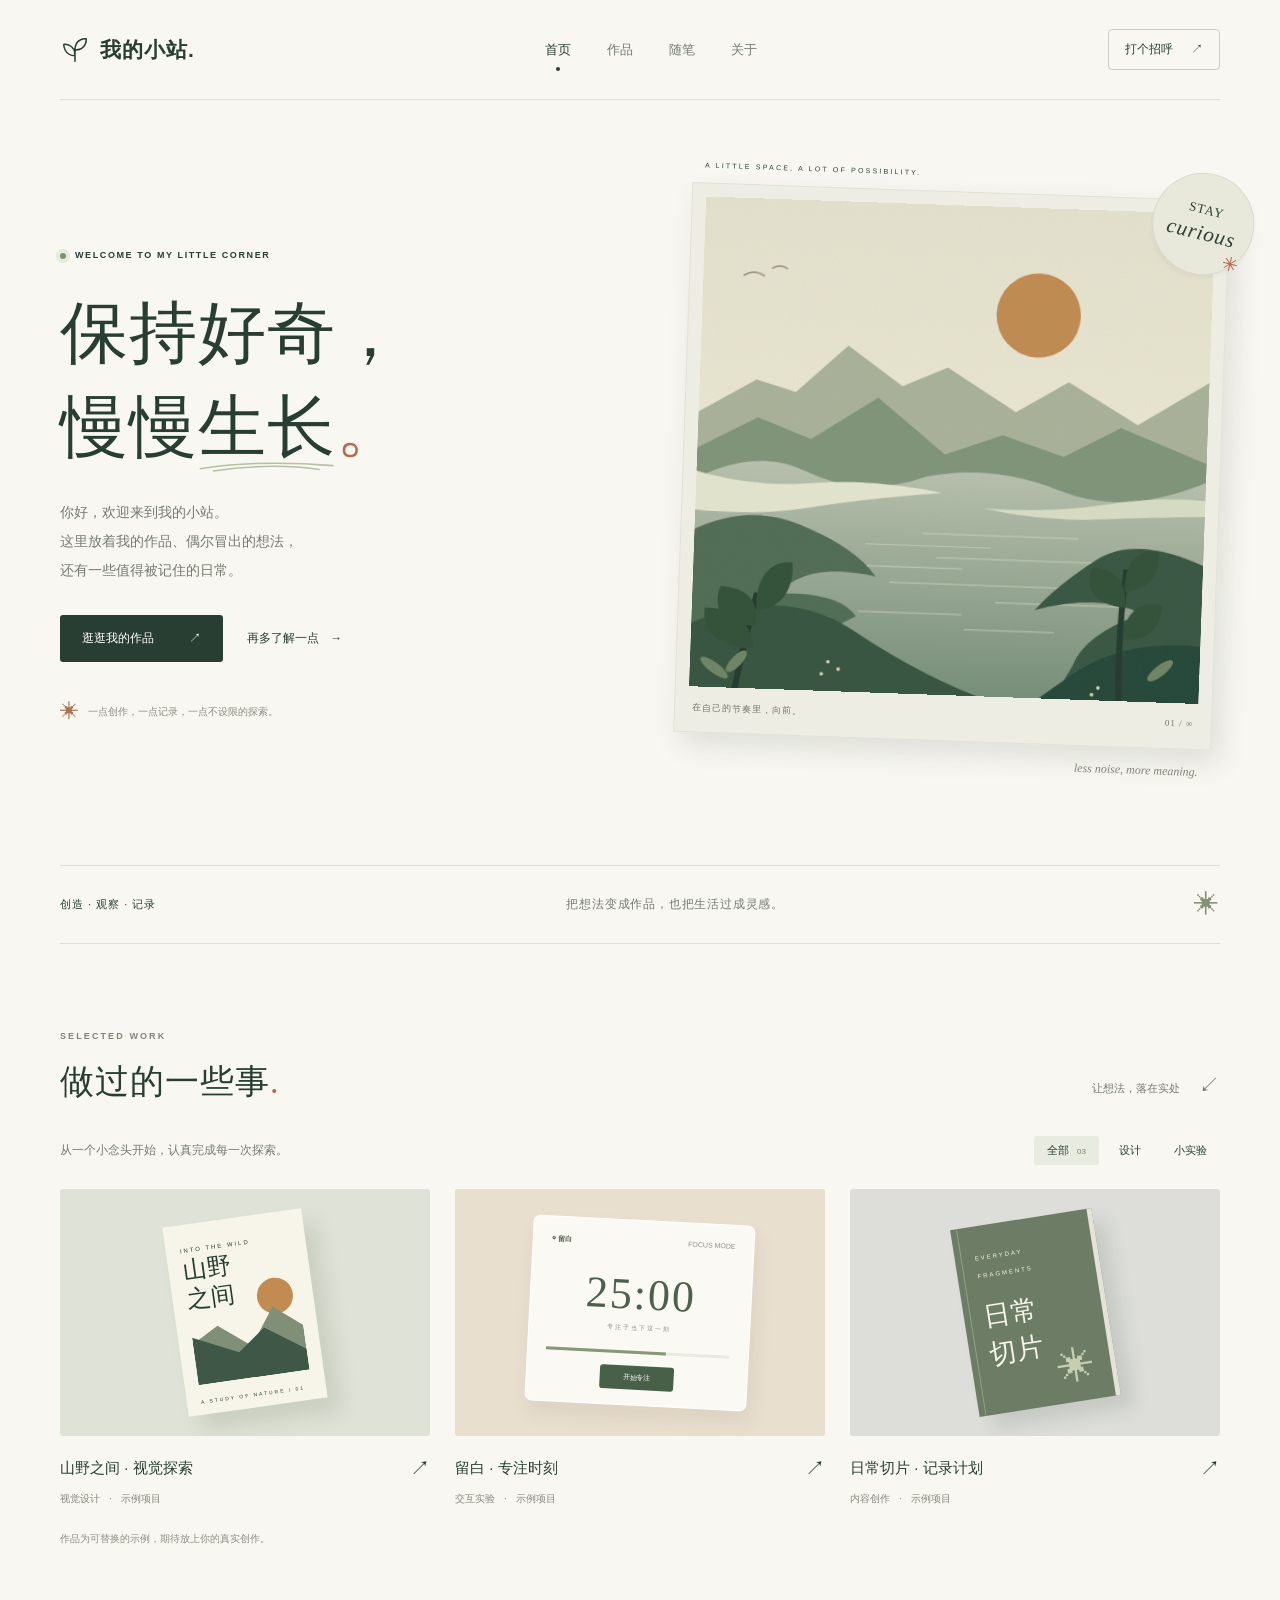
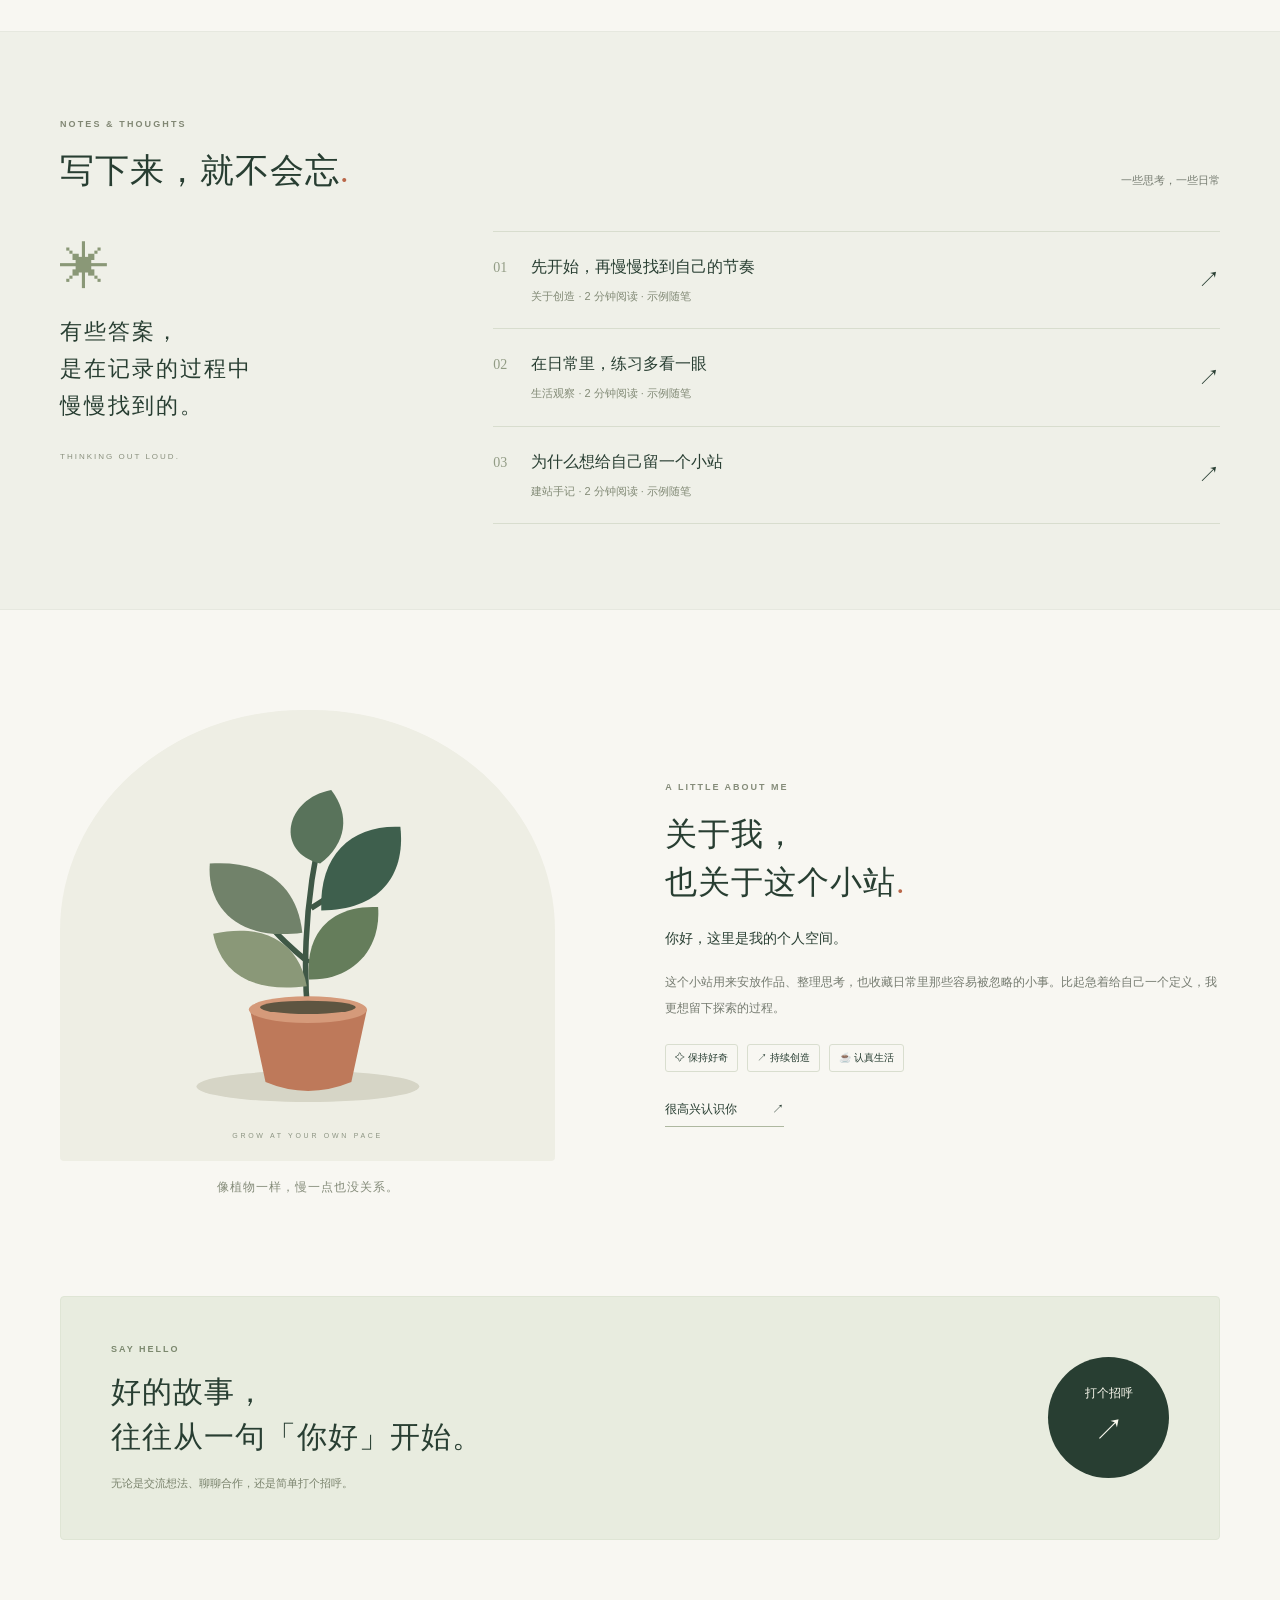
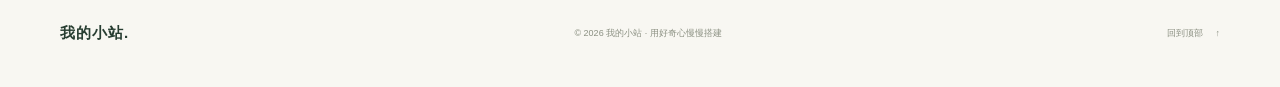
==== index.html @ cabcec4c "Create personal website for GitHub Pages" ====
<!doctype html>
<html lang="zh-CN">
<head>
  <meta charset="UTF-8">
  <meta name="viewport" content="width=device-width, initial-scale=1.0">
  <meta name="theme-color" content="#f8f7f2">
  <meta name="description" content="一个记录作品、想法与日常的个人空间。保持好奇，慢慢生长。">
  <title>我的小站 — 保持好奇，慢慢生长</title>
  <link rel="icon" type="image/svg+xml" href="assets/favicon.svg">
  <link rel="stylesheet" href="styles.css">
  <script src="content.js" defer></script>
  <script src="app.js" defer></script>
</head>
<body>
  <a class="skip-link" href="#main">跳至正文</a>
  <header class="header wrap">
    <a class="brand" href="#home" aria-label="我的小站，回到首页"><svg viewBox="0 0 32 32" aria-hidden="true"><path d="M16 28V14M16 22C4 22 4 10 4 10s12-1 12 12ZM16 16C16 3 28 4 28 4s1 12-12 12Z"/></svg><span data-site-name>我的小站<span class="brand-dot">.</span></span></a>
    <nav aria-label="主导航"><a href="#home" class="nav-link active" aria-current="page">首页</a><a href="#works" class="nav-link">作品</a><a href="#notes" class="nav-link">随笔</a><a href="#about" class="nav-link">关于</a></nav>
    <a class="header-contact" href="#contact">打个招呼 <span aria-hidden="true">↗</span></a>
  </header>
  <main id="main">
    <section id="home" class="hero wrap">
      <div class="hero-copy"><p class="eyebrow"><span class="green-dot"></span> WELCOME TO MY LITTLE CORNER</p><h1>保持好奇，<br>慢慢<span class="grow">生长<svg viewBox="0 0 180 17" aria-hidden="true"><path d="M3 12Q80 0 176 8M20 15Q95 4 158 13"/></svg></span><span class="period">。</span></h1><p class="hero-description">你好，欢迎来到我的小站。<br>这里放着我的作品、偶尔冒出的想法，<br>还有一些值得被记住的日常。</p><a class="button primary" href="#works">逛逛我的作品 <span aria-hidden="true">↗</span></a><a class="hero-about" href="#about">再多了解一点 <span aria-hidden="true">→</span></a><div class="hero-footnote"><span class="tiny-star">✳</span> 一点创作，一点记录，一点不设限的探索。</div></div>
      <div class="hero-art" aria-label="插画：远山、湖泊与一棵向上生长的树"><span class="art-tag">A LITTLE SPACE, A LOT OF POSSIBILITY.</span><div class="landscape-frame"><img src="assets/landscape.svg" alt="纸张质感的湖山风景，橙色落日映照着绿色山峦" width="580" height="570"><div class="image-caption"><span>在自己的节奏里，向前。</span><span>01 / ∞</span></div></div><div class="art-sticker" aria-hidden="true">STAY<br><i>curious</i><svg viewBox="0 0 30 30"><path d="M15 1v28M1 15h28M5 5l20 20M25 5 5 25"/></svg></div><span class="art-note">less noise, more meaning.</span></div>
    </section>
    <div class="intro-strip wrap"><span>创造 · 观察 · 记录</span><p>把想法变成作品，也把生活过成灵感。</p><span class="strip-mark" aria-hidden="true">✳</span></div>
    <section id="works" class="section wrap"><div class="section-head"><div><p class="eyebrow">SELECTED WORK</p><h2>做过的一些事<span class="small-dot">.</span></h2></div><span class="section-aside">让想法，落在实处 <span aria-hidden="true">↙</span></span></div><div class="work-toolbar"><p>从一个小念头开始，认真完成每一次探索。</p><div class="filters" role="group" aria-label="筛选作品"><button type="button" class="filter active" data-filter="all" aria-pressed="true">全部 <small>03</small></button><button type="button" class="filter" data-filter="design" aria-pressed="false">设计</button><button type="button" class="filter" data-filter="experiment" aria-pressed="false">小实验</button></div></div><div id="work-grid" class="work-grid"></div><p class="sample-note">作品为可替换的示例，期待放上你的真实创作。</p></section>
    <section id="notes" class="notes-section"><div class="wrap section"><div class="section-head"><div><p class="eyebrow">NOTES & THOUGHTS</p><h2>写下来，就不会忘<span class="small-dot">.</span></h2></div><span class="section-aside">一些思考，一些日常</span></div><div class="notes-layout"><div class="notes-intro"><span class="hand-star" aria-hidden="true">✳</span><p>有些答案，<br>是在记录的过程中<br>慢慢找到的。</p><span>THINKING OUT LOUD.</span></div><div id="note-list" class="note-list"></div></div></div></section>
    <section id="about" class="section about-section wrap"><div class="about-art" aria-label="盆栽植物插画"><div class="plant-art" aria-hidden="true"><svg viewBox="0 0 400 350"><ellipse cx="200" cy="310" rx="100" ry="14" fill="#d6d5c6"/><path d="M200 247Q192 160 215 67M201 199q-37-30-58-62M203 150q44-27 65-58" fill="none" stroke="#3f5846" stroke-width="5"/><path d="M211 110C170 100 179 52 221 44c17 22 14 48-10 66" fill="#59735b"/><path d="M195 172c-57 8-86-22-83-62 44-3 78 15 83 62" fill="#71826a"/><path d="M212 152c-2-52 29-77 71-75 5 45-20 75-71 75" fill="#3e5f4d"/><path d="M199 220c-54 7-78-16-84-47 45-10 77 7 84 47" fill="#8a9878"/><path d="M201 214c-4-43 21-67 62-65 3 37-22 66-62 65" fill="#657d5b"/><path d="m148 241 14 65q38 16 77 0l14-65Z" fill="#be795a"/><ellipse cx="200" cy="241" rx="53" ry="12" fill="#d59a7a"/><ellipse cx="200" cy="239" rx="43" ry="6" fill="#5e5541"/></svg><span class="plant-label">GROW AT YOUR OWN PACE</span></div><span class="about-art-caption">像植物一样，慢一点也没关系。</span></div><div class="about-copy"><p class="eyebrow">A LITTLE ABOUT ME</p><h2>关于我，<br>也关于这个小站<span class="small-dot">.</span></h2><p class="about-greeting" id="about-greeting">你好，这里是我的个人空间。</p><p id="about-bio">这个小站用来安放作品、整理思考，也收藏日常里那些容易被忽略的小事。比起急着给自己一个定义，我更想留下探索的过程。</p><div class="interest-tags"><span>✧ 保持好奇</span><span>↗ 持续创造</span><span>☕ 认真生活</span></div><a class="text-link" href="#contact">很高兴认识你 <span aria-hidden="true">↗</span></a></div></section>
    <section id="contact" class="contact-section wrap"><div><p class="eyebrow">SAY HELLO</p><h2>好的故事，<br>往往从一句「你好」开始。</h2><p>无论是交流想法、聊聊合作，还是简单打个招呼。</p></div><button type="button" class="contact-circle" id="contact-button"><span>打个招呼</span><span class="contact-arrow" aria-hidden="true">↗</span></button></section>
  </main>
  <footer class="footer wrap"><a class="brand footer-brand" href="#home"><span data-site-name>我的小站.</span></a><p>© <span id="year">2026</span> <span data-footer-name>我的小站</span> · 用好奇心慢慢搭建</p><a href="#home">回到顶部 <span aria-hidden="true">↑</span></a></footer>
  <dialog id="detail-dialog" aria-labelledby="dialog-title"><button class="dialog-close" type="button" aria-label="关闭详情">×</button><div id="dialog-content"></div></dialog>
</body>
</html>
---- styles.css ----
@charset "UTF-8";
:root{--paper:#f8f7f2;--ink:#283e32;--muted:#757b70;--line:#dfE1d7;--accent:#ba6749;--soft:#eff0e8;--serif:"Songti SC","STSong","Noto Serif CJK SC",serif}*{box-sizing:border-box}html{scroll-behavior:smooth;scroll-padding-top:90px}body{margin:0;background:var(--paper);color:var(--ink);font-family:-apple-system,BlinkMacSystemFont,"PingFang SC","Microsoft YaHei",sans-serif;-webkit-font-smoothing:antialiased}a{color:inherit;text-decoration:none}button{font:inherit;color:inherit;cursor:pointer}button,a{-webkit-tap-highlight-color:transparent}button:focus-visible,a:focus-visible{outline:2px solid var(--accent);outline-offset:6px}::selection{background:#dce4ce}.wrap{width:calc(100% - 112px);max-width:1160px;margin-inline:auto}.header{height:100px;display:flex;align-items:center;justify-content:space-between;border-bottom:1px solid var(--line)}.brand{display:inline-flex;align-items:center;gap:10px;font-size:21px;font-weight:650;letter-spacing:1px}.brand svg{width:30px;height:30px;fill:none;stroke:var(--ink);stroke-width:1.6;stroke-linecap:round;stroke-linejoin:round}.brand-dot{color:var(--accent)}nav{display:flex;gap:36px;height:100%;align-items:center}.nav-link{font-size:13px;color:var(--muted);position:relative;padding:12px 0}.nav-link.active,.nav-link:hover{color:var(--ink)}.nav-link.active:after{content:"";position:absolute;width:4px;height:4px;border-radius:50%;background:var(--ink);bottom:0;left:calc(50% - 2px)}.header-contact{font-size:12px;border:1px solid #cbd0c4;padding:11px 16px;border-radius:4px}.header-contact span{margin-left:15px}.hero{display:grid;grid-template-columns:1.02fr 1fr;align-items:center;gap:50px;padding-block:76px 70px;min-height:680px}.eyebrow{font-size:10px;font-weight:600;letter-spacing:2px;margin:0 0 24px;line-height:1.6}.hero .eyebrow{font-size:9px;letter-spacing:1.6px;display:flex;align-items:center;gap:9px}.green-dot{width:6px;height:6px;border-radius:50%;background:#7d926f;box-shadow:0 0 0 4px #e7ebdf}h1{font-family:var(--serif);font-weight:500;font-size:68px;letter-spacing:1px;line-height:1.38;margin:0 0 24px}.grow{position:relative;white-space:nowrap}.grow svg{position:absolute;width:100%;height:16px;bottom:-9px;left:0;fill:none;stroke:#b6c1a1;stroke-width:2;stroke-linecap:round}.period{color:var(--accent)}.hero-description{font-size:14px;color:var(--muted);line-height:2.05;margin-bottom:30px}.button{display:inline-flex;align-items:center;gap:35px;padding:15px 22px;border-radius:3px;font-size:12px;transition:background .2s,transform .2s}.button:hover{transform:translateY(-2px)}.primary{background:var(--ink);color:#fff}.primary:hover{background:#425b45}.hero-about{font-size:12px;margin-left:24px}.hero-about span{margin-left:8px}.hero-footnote{display:flex;align-items:center;gap:9px;font-size:10px;color:#8a8c80;margin-top:39px}.tiny-star{font-size:19px;color:#aa7453}.hero-art{position:relative;padding:15px 0 24px 12px;transform:rotate(2deg)}.art-tag{font-size:7px;letter-spacing:2.2px;position:absolute;top:-6px;left:24px}.landscape-frame{padding:13px;background:#eeede3;box-shadow:8px 12px 28px #333d2520;border:1px solid #e3e2d8}.landscape-frame img{display:block;width:100%;height:auto;aspect-ratio:1.04;object-fit:cover}.image-caption{display:flex;justify-content:space-between;font-size:9px;padding:15px 4px 4px;color:#717566;letter-spacing:1px}.image-caption span:last-child{font-family:Georgia,serif}.art-sticker{width:102px;height:102px;border-radius:50%;background:#e9e9db;border:1px solid #dadbcd;position:absolute;right:-25px;top:-12px;transform:rotate(12deg);display:flex;justify-content:center;flex-direction:column;text-align:center;font-family:Georgia,serif;font-size:13px;letter-spacing:1px;box-shadow:0 3px 4px #2433230a}.art-sticker i{font-size:21px;margin-top:3px;font-weight:400}.art-sticker svg{width:15px;height:15px;position:absolute;right:7px;bottom:10px;stroke:var(--accent);stroke-width:2}.art-note{font-family:Georgia,serif;font-style:italic;font-size:12px;display:block;text-align:right;margin-top:15px;color:#818575;padding-right:12px}.intro-strip{display:flex;justify-content:space-between;align-items:center;padding:24px 0;border-block:1px solid var(--line);font-size:11px;letter-spacing:1px}.intro-strip p{margin:0;color:var(--muted);font-size:12px;letter-spacing:.8px}.strip-mark{font-size:25px;color:#839175}.section{padding-block:85px}.section-head{display:flex;align-items:flex-end;justify-content:space-between;margin-bottom:29px}.section-head .eyebrow{font-size:9px;letter-spacing:2.1px;margin-bottom:13px;color:#818774}h2{font-family:var(--serif);font-size:34px;font-weight:500;letter-spacing:1px;line-height:1.5;margin:0}.small-dot{color:var(--accent)}.section-aside{font-size:11px;color:var(--muted);padding-bottom:8px}.section-aside span{margin-left:16px;font-size:21px}.work-toolbar{display:flex;align-items:center;justify-content:space-between;margin-bottom:24px}.work-toolbar p{font-size:12px;color:var(--muted);margin:0}.filters{display:flex;gap:7px}.filter{padding:7px 13px;background:transparent;border:0;border-radius:3px;font-size:11px}.filter.active{background:#e8ebdf}.filter small{font-size:8px;margin-left:5px;color:#7b856f}.work-grid{display:grid;grid-template-columns:repeat(3,minmax(0,1fr));gap:25px}.work-card{padding:0;border:none;background:none;text-align:left;display:block;width:100%}.work-visual{height:247px;overflow:hidden;position:relative;border-radius:3px;display:flex;align-items:center;justify-content:center;isolation:isolate}.work-card:hover .art-object{transform:translateY(-7px) rotate(-3deg)}.work-visual .art-object{transition:transform .4s}.work-meta{display:flex;justify-content:space-between;align-items:center;margin-top:19px}.work-meta h3{font-size:15px;font-weight:500;margin:0}.work-meta .arrow{font-size:20px;transition:transform .2s}.work-card:hover .arrow{transform:translate(3px,-3px)}.work-category{display:flex;gap:9px;align-items:center;margin-top:10px;color:#85897b;font-size:10px}.work-category span+span:before{content:"·";margin-right:9px}.sample-note{font-size:10px;color:#8b8e82;margin:26px 0 0}.visual-mountain{background:#dfe3d7}.poster{width:140px;height:191px;background:#f7f5e9;transform:rotate(-8deg);box-shadow:12px 16px 20px #34452f20;padding:14px;position:relative}.poster-title{font-size:24px;font-family:var(--serif);line-height:1.2;position:relative;z-index:1}.poster small{font-size:6px;letter-spacing:2px;position:relative;z-index:1}.poster-sun{position:absolute;width:36px;height:36px;border-radius:50%;background:#c18b51;right:20px;top:65px}.poster-hill{position:absolute;bottom:30px;left:14px;right:14px;height:75px;background:#809078;clip-path:polygon(0 45%,24% 25%,52% 58%,75% 10%,100% 40%,100% 100%,0 100%)}.poster-hill.front{height:60px;background:#3e5746;clip-path:polygon(0 20%,40% 55%,65% 20%,100% 65%,100% 100%,0 100%)}.poster-bottom{position:absolute;bottom:10px;font-size:5px;letter-spacing:2px}.visual-focus{background:#e9dfcf}.mini-app{width:222px;padding:17px 18px 15px;background:#faf9f4;box-shadow:4px 12px 20px #4c443214;border:1px solid #fff;border-radius:7px;transform:rotate(3deg)}.mini-top{display:flex;justify-content:space-between;font-size:7px;color:#90917f}.mini-top b{color:#4c604b}.timer{font-family:Georgia,serif;font-size:44px;letter-spacing:2px;text-align:center;margin:21px 0 4px;color:#4c604b}.timer-caption{text-align:center;font-size:6px;letter-spacing:2px;color:#8a907f}.mini-line{height:3px;background:#e9ebdf;margin:18px 0 12px;border-radius:2px}.mini-line:after{content:"";display:block;width:65%;height:100%;background:#879878}.mini-controls{text-align:center}.mini-controls span{display:inline-block;background:#485f48;border-radius:3px;font-size:7px;color:#fff;padding:7px 23px}.visual-journal{background:#dddeda}.book{width:143px;height:189px;background:#6d7d65;transform:rotate(-9deg);box-shadow:12px 14px 18px #2d39251f;border-right:5px solid #e5e2d7;position:relative;padding:20px;color:#f6f5e9}.book:before{content:"";position:absolute;left:6px;top:0;bottom:0;border-left:1px solid #91a185}.book small{font-size:6px;letter-spacing:2px}.book-title{font-family:var(--serif);font-size:27px;line-height:1.4;margin-top:17px}.book-flower{position:absolute;bottom:13px;right:16px;font-size:37px;color:#c5ceb0}.notes-section{background:#eff0e8;border-block:1px solid #e6e8df}.notes-layout{display:grid;grid-template-columns:1fr 2fr;gap:70px;margin-top:35px}.notes-intro{padding-top:12px}.hand-star{font-size:50px;color:#8a9877;line-height:1}.notes-intro p{font-family:var(--serif);font-size:22px;line-height:1.7;letter-spacing:2px;margin:20px 0}.notes-intro>span:last-child{font-size:8px;letter-spacing:2px;color:#8a907e}.note-row{display:flex;align-items:center;width:100%;text-align:left;border:0;border-top:1px solid #d8ddce;padding:23px 0;background:none;gap:24px}.note-row:last-child{border-bottom:1px solid #d8ddce}.note-num{font-family:Georgia,serif;color:#929c85;font-size:14px;align-self:flex-start;margin-top:5px}.note-main{flex:1}.note-main h3{font-size:16px;font-weight:500;margin:0 0 9px;line-height:1.5}.note-main p{font-size:11px;color:#828a76;margin:0;line-height:1.6}.note-arrow{font-size:22px;transition:transform .2s}.note-row:hover .note-arrow{transform:translate(3px,-3px)}.about-section{display:grid;grid-template-columns:1fr 1.12fr;gap:110px;align-items:center;padding-block:100px}.plant-art{aspect-ratio:1.1;background:#eeeee4;border-radius:49% 49% 4px 4px;position:relative;display:flex;align-items:center;justify-content:center}.plant-art svg{width:90%;height:auto}.plant-label{position:absolute;bottom:22px;font-size:7px;letter-spacing:2.7px;color:#8c9482}.about-art-caption{display:block;text-align:center;font-family:var(--serif);font-size:12px;color:#848b79;margin-top:18px;letter-spacing:1px}.about-copy .eyebrow{font-size:9px;color:#858c7a;margin-bottom:16px}.about-copy h2{font-size:32px}.about-copy>p:not(.eyebrow){font-size:12px;color:var(--muted);line-height:2.15;margin-top:17px}.about-copy .about-greeting{color:var(--ink)!important;font-size:14px!important}.interest-tags{display:flex;flex-wrap:wrap;gap:9px;margin:22px 0 27px}.interest-tags span{font-size:10px;border:1px solid #d9decf;padding:6px 9px;border-radius:3px}.text-link{font-size:12px;display:inline-flex;gap:35px;border-bottom:1px solid #aeb8a0;padding-bottom:8px}.contact-section{background:#e8ecdf;border:1px solid #dfe5d5;padding:45px 50px;display:flex;align-items:center;justify-content:space-between;border-radius:4px}.contact-section .eyebrow{font-size:9px;color:#7b886e;margin-bottom:13px}.contact-section h2{font-size:30px}.contact-section p:last-child{font-size:11px;line-height:1.8;color:#7b846e;margin:15px 0 0}.contact-circle{background:var(--ink);color:#faf9ee;border:0;width:121px;height:121px;border-radius:50%;display:flex;flex-direction:column;align-items:center;justify-content:center;gap:8px;font-size:12px;transition:transform .3s,background .3s}.contact-circle:hover{background:#466048;transform:rotate(-7deg)}.contact-arrow{font-size:30px}.footer{padding-block:38px;display:flex;align-items:center;justify-content:space-between;margin-top:40px}.footer-brand{font-size:15px}.footer p,.footer>a:last-child{font-size:9px;color:#8b9082}.footer>a:last-child span{margin-left:10px}dialog{border:1px solid var(--line);border-radius:7px;padding:52px;max-width:680px;width:calc(100% - 36px);max-height:85dvh;color:var(--ink);background:var(--paper);box-shadow:0 25px 90px #17201633;overscroll-behavior:contain}dialog::backdrop{background:#1e302b66;backdrop-filter:blur(5px)}body.modal-open{overflow:hidden}.dialog-close{position:sticky;top:0;float:right;margin:-32px -30px 0 0;border:0;background:var(--soft);width:32px;height:32px;border-radius:50%;font-size:23px;line-height:1;z-index:1}.dialog-kicker{font-size:10px;letter-spacing:2px;color:var(--muted);margin:0 0 16px}dialog h2{font-size:30px;margin-bottom:24px}dialog h3{font-size:16px;margin:28px 0 12px}dialog p{font-size:14px;line-height:2;color:#727a6c}dialog .work-visual{margin-bottom:24px;height:250px}dialog .placeholder{padding:17px 20px;background:var(--soft);font-size:12px;border-radius:4px}.skip-link{position:fixed;z-index:10;top:10px;left:10px;transform:translateY(-160%);background:var(--ink);color:white;padding:12px}.skip-link:focus{transform:translateY(0)}[hidden]{display:none!important}
@media(min-width:1500px){.hero{gap:90px;padding-block:85px}.hero-art{max-width:490px}}
@media(max-width:1000px){.wrap{width:calc(100% - 72px)}.hero{gap:25px;min-height:590px;padding-block:65px}h1{font-size:54px}.hero-description{font-size:12px}.hero .eyebrow{font-size:7px}.hero-about{margin-left:15px;font-size:11px}.art-sticker{width:80px;height:80px;right:-13px;font-size:10px}.art-sticker i{font-size:18px}.work-visual{height:215px}.work-grid{gap:18px}.about-section{gap:60px}.notes-layout{gap:35px}.section-aside{font-size:10px}.hero-footnote{font-size:9px}.section{padding-block:65px}}
@media(max-width:700px){.wrap{width:calc(100% - 40px)}.header{height:78px}.brand{font-size:18px;gap:7px}.brand svg{width:25px;height:25px}.header-contact{display:none}nav{gap:21px}.nav-link{font-size:11px}.hero{grid-template-columns:1fr;padding-block:48px 35px;gap:40px}.hero-copy{padding-inline:4px}.hero .eyebrow{font-size:8px;letter-spacing:1.8px;margin-bottom:20px}h1{font-size:clamp(46px,14vw,57px);line-height:1.4;margin-bottom:25px}.hero-description{font-size:13px}.hero-footnote{font-size:10px;margin-top:26px}.hero-art{max-width:440px;width:90%;justify-self:center;margin-top:0;padding-left:0}.art-tag{font-size:6px;left:13px}.art-sticker{width:83px;height:83px;right:-18px;top:0}.hero-about{font-size:12px;margin-left:22px}.intro-strip{padding-block:19px;gap:15px}.intro-strip>span:first-child{font-size:9px;white-space:nowrap}.intro-strip p{font-size:9px;letter-spacing:0}.strip-mark{font-size:20px}.section{padding-block:49px}.section-head{margin-bottom:23px}.section-head h2{font-size:27px}.section-aside{display:none}.work-toolbar{align-items:flex-start;gap:13px;flex-direction:column;margin-bottom:18px}.work-toolbar p{font-size:11px}.filter{font-size:10px;padding:7px 12px}.work-grid{grid-template-columns:1fr;gap:30px}.work-visual{height:280px}.work-meta{margin-top:15px}.work-category{margin-top:8px}.sample-note{font-size:9px;margin-top:24px}.poster{transform:rotate(-8deg) scale(1.15)}.mini-app{transform:rotate(3deg) scale(1.1)}.book{transform:rotate(-9deg) scale(1.1)}.notes-layout{grid-template-columns:1fr;gap:14px;margin-top:10px}.notes-intro{display:flex;align-items:center;gap:20px;padding:0 0 16px}.hand-star{font-size:40px}.notes-intro p{font-size:15px;margin:0;line-height:1.7}.notes-intro p br{display:none}.notes-intro>span:last-child{display:none}.note-row{gap:16px;padding-block:23px}.note-main h3{font-size:14px}.note-main p{font-size:10px}.about-section{grid-template-columns:1fr;gap:38px;padding-block:55px}.about-art{width:80%;max-width:300px;margin-inline:auto}.about-copy h2{font-size:29px}.about-copy>p:not(.eyebrow){font-size:13px}.contact-section{padding:28px 24px;gap:14px}.contact-section h2{font-size:22px}.contact-section p:last-child{font-size:10px;max-width:200px}.contact-circle{width:82px;height:82px;flex-shrink:0;font-size:10px;gap:3px}.contact-arrow{font-size:24px}.footer{margin-top:12px;padding-block:28px;flex-wrap:wrap;gap:15px}.footer p{order:3;width:100%;margin:0;font-size:9px}.footer-brand{font-size:14px}.footer>a:last-child{margin-left:auto}dialog{padding:38px 24px}dialog h2{font-size:25px}.dialog-close{margin:-22px -9px 0 0}dialog p{font-size:13px}dialog .work-visual{height:230px}}
@media(prefers-reduced-motion:reduce){html{scroll-behavior:auto}*,*:before,*:after{transition:none!important;animation:none!important}}

@media(max-width:400px){.contact-section{flex-direction:column;align-items:flex-start}.contact-section h2{font-size:22px}.contact-section p:last-child{max-width:none}.contact-circle{align-self:flex-end;margin-top:5px}}
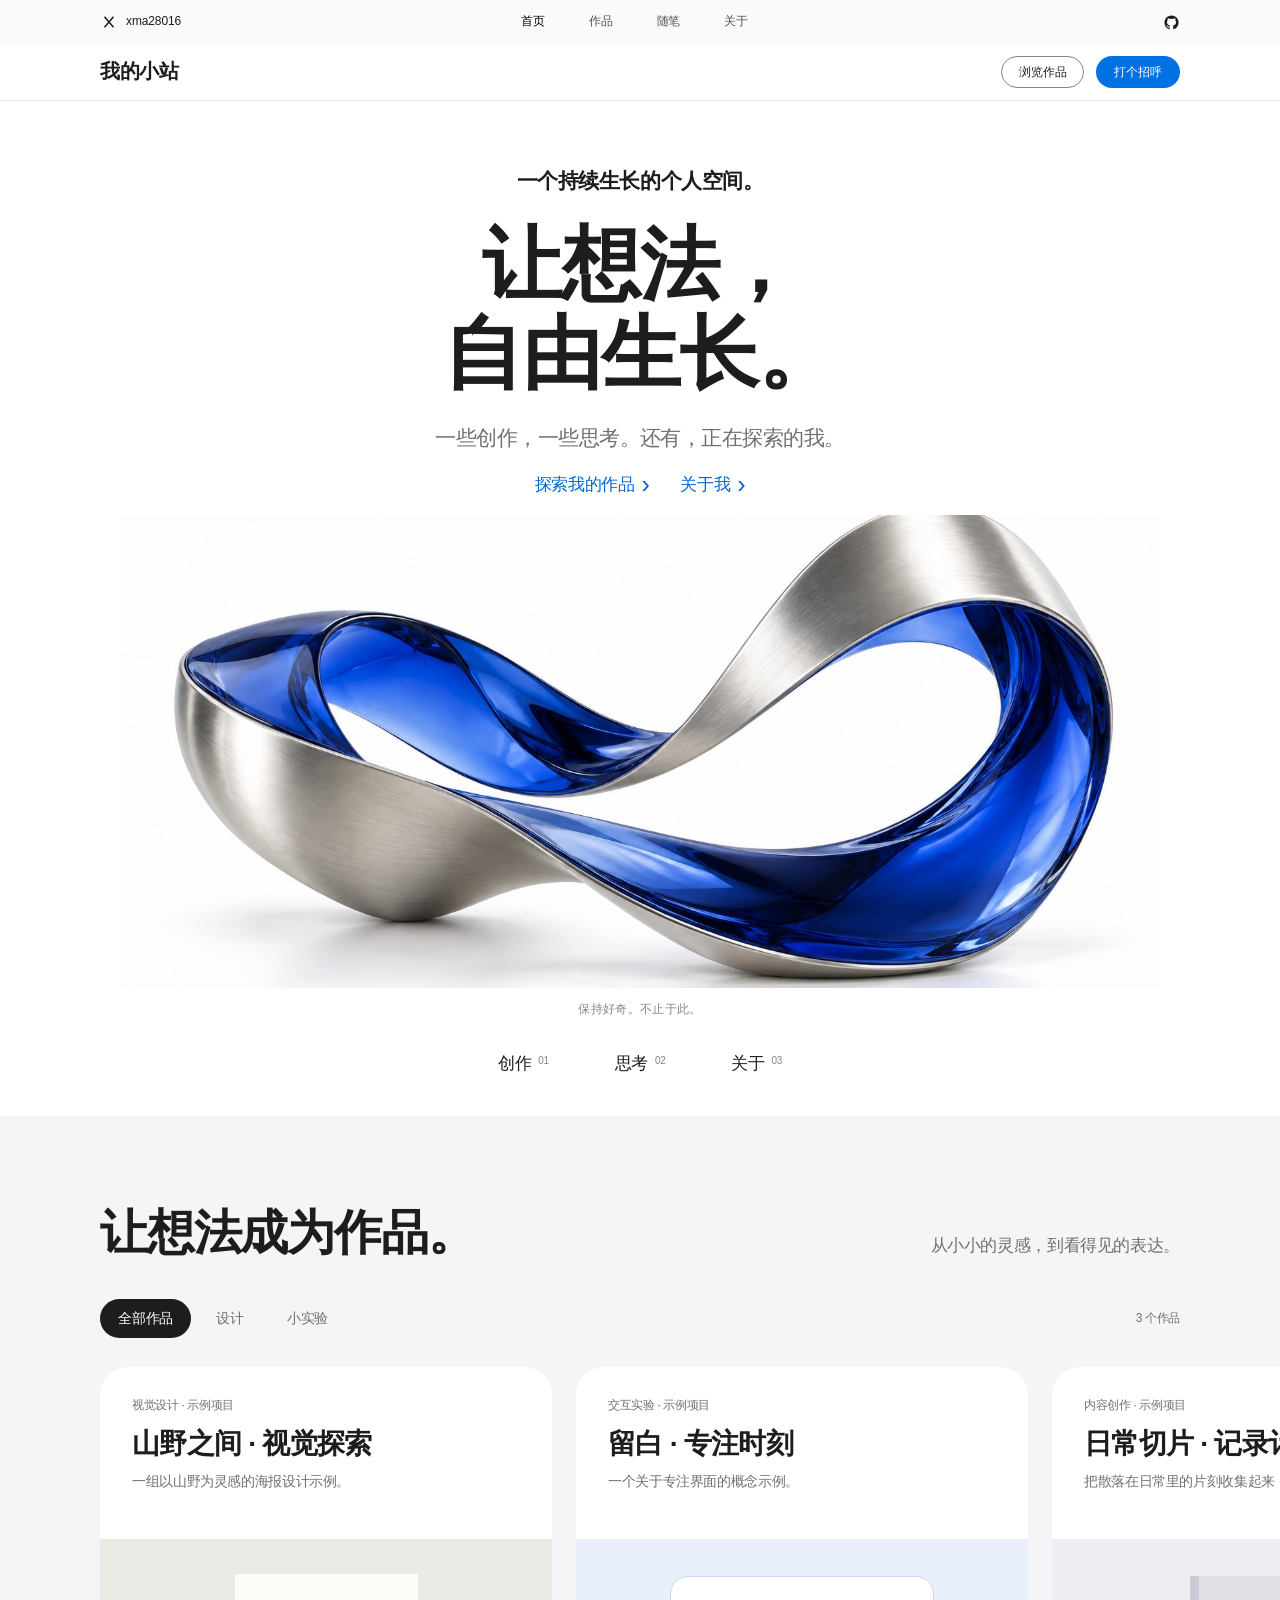
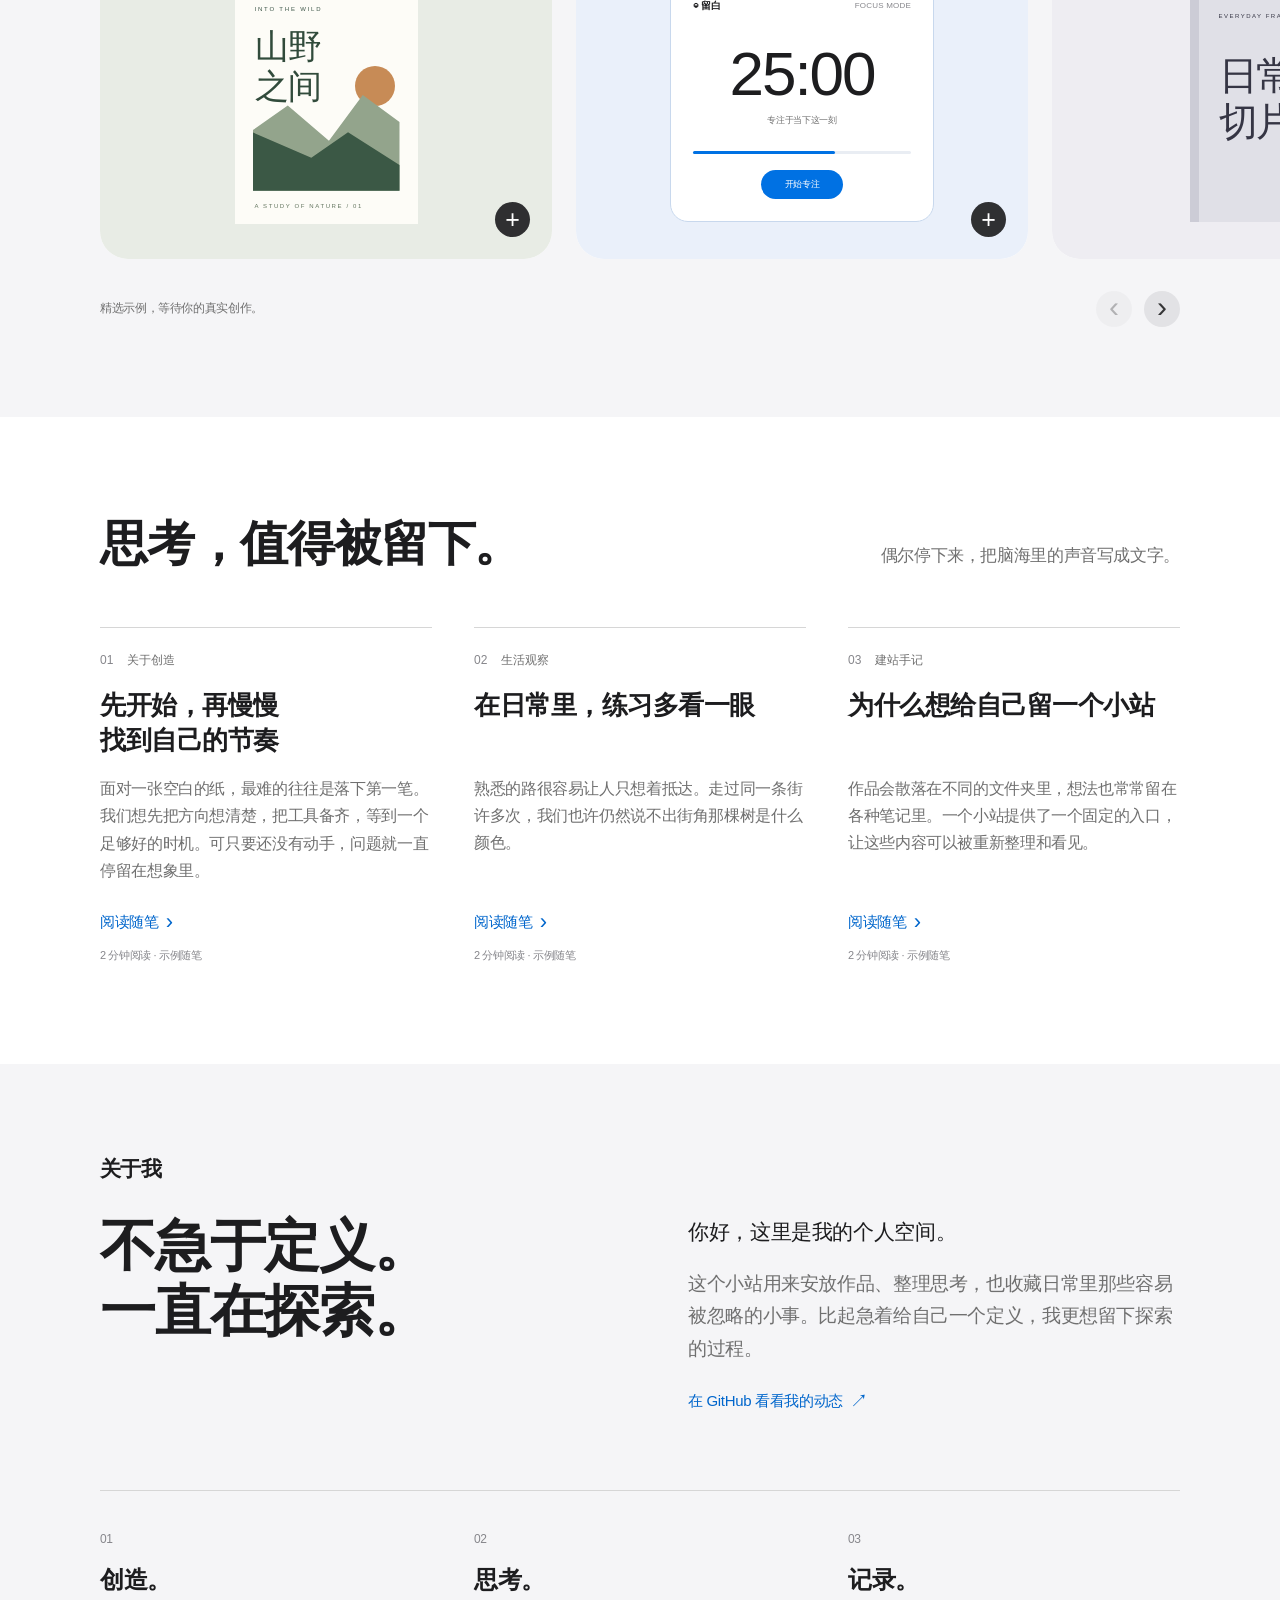
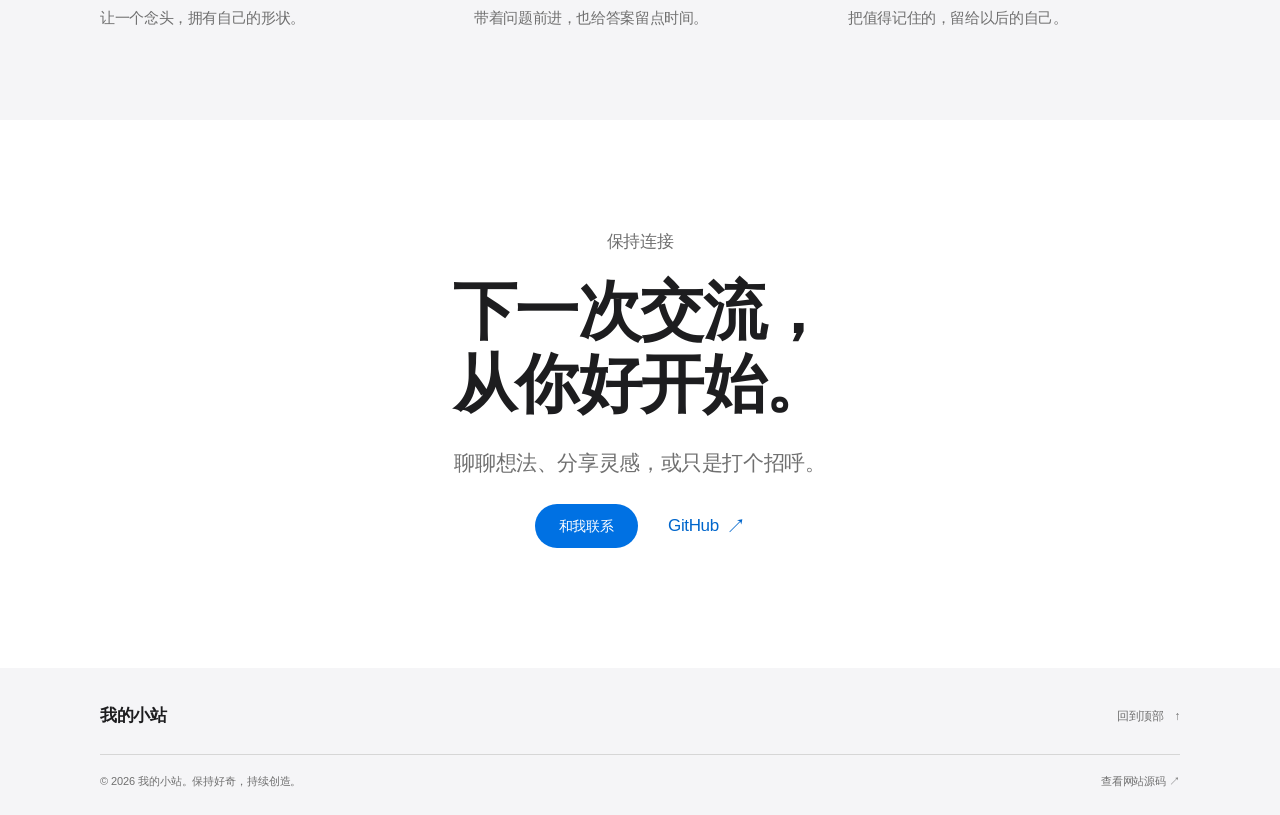
==== commit f6e95cf9: "Redesign personal site with a white gallery layout" ====
--- a/index.html
+++ b/index.html
@@ -1,35 +1,21 @@
 <!doctype html>
 <html lang="zh-CN">
 <head>
-  <meta charset="UTF-8">
-  <meta name="viewport" content="width=device-width, initial-scale=1.0">
-  <meta name="theme-color" content="#f8f7f2">
-  <meta name="description" content="一个记录作品、想法与日常的个人空间。保持好奇，慢慢生长。">
-  <title>我的小站 — 保持好奇，慢慢生长</title>
-  <link rel="icon" type="image/svg+xml" href="assets/favicon.svg">
-  <link rel="stylesheet" href="styles.css">
-  <script src="content.js" defer></script>
-  <script src="app.js" defer></script>
+<meta charset="UTF-8"><meta name="viewport" content="width=device-width, initial-scale=1.0"><meta name="theme-color" content="#ffffff"><meta name="description" content="介绍、作品与随笔。一个让想法自由生长的个人空间。">
+<title>我的小站 — 让想法，自由生长</title><link rel="icon" type="image/svg+xml" href="assets/favicon.svg"><link rel="preload" as="image" href="assets/hero-sculpture.jpg"><link rel="stylesheet" href="styles.css"><script src="content.js" defer></script><script src="app.js" defer></script>
 </head>
 <body>
-  <a class="skip-link" href="#main">跳至正文</a>
-  <header class="header wrap">
-    <a class="brand" href="#home" aria-label="我的小站，回到首页"><svg viewBox="0 0 32 32" aria-hidden="true"><path d="M16 28V14M16 22C4 22 4 10 4 10s12-1 12 12ZM16 16C16 3 28 4 28 4s1 12-12 12Z"/></svg><span data-site-name>我的小站<span class="brand-dot">.</span></span></a>
-    <nav aria-label="主导航"><a href="#home" class="nav-link active" aria-current="page">首页</a><a href="#works" class="nav-link">作品</a><a href="#notes" class="nav-link">随笔</a><a href="#about" class="nav-link">关于</a></nav>
-    <a class="header-contact" href="#contact">打个招呼 <span aria-hidden="true">↗</span></a>
-  </header>
-  <main id="main">
-    <section id="home" class="hero wrap">
-      <div class="hero-copy"><p class="eyebrow"><span class="green-dot"></span> WELCOME TO MY LITTLE CORNER</p><h1>保持好奇，<br>慢慢<span class="grow">生长<svg viewBox="0 0 180 17" aria-hidden="true"><path d="M3 12Q80 0 176 8M20 15Q95 4 158 13"/></svg></span><span class="period">。</span></h1><p class="hero-description">你好，欢迎来到我的小站。<br>这里放着我的作品、偶尔冒出的想法，<br>还有一些值得被记住的日常。</p><a class="button primary" href="#works">逛逛我的作品 <span aria-hidden="true">↗</span></a><a class="hero-about" href="#about">再多了解一点 <span aria-hidden="true">→</span></a><div class="hero-footnote"><span class="tiny-star">✳</span> 一点创作，一点记录，一点不设限的探索。</div></div>
-      <div class="hero-art" aria-label="插画：远山、湖泊与一棵向上生长的树"><span class="art-tag">A LITTLE SPACE, A LOT OF POSSIBILITY.</span><div class="landscape-frame"><img src="assets/landscape.svg" alt="纸张质感的湖山风景，橙色落日映照着绿色山峦" width="580" height="570"><div class="image-caption"><span>在自己的节奏里，向前。</span><span>01 / ∞</span></div></div><div class="art-sticker" aria-hidden="true">STAY<br><i>curious</i><svg viewBox="0 0 30 30"><path d="M15 1v28M1 15h28M5 5l20 20M25 5 5 25"/></svg></div><span class="art-note">less noise, more meaning.</span></div>
-    </section>
-    <div class="intro-strip wrap"><span>创造 · 观察 · 记录</span><p>把想法变成作品，也把生活过成灵感。</p><span class="strip-mark" aria-hidden="true">✳</span></div>
-    <section id="works" class="section wrap"><div class="section-head"><div><p class="eyebrow">SELECTED WORK</p><h2>做过的一些事<span class="small-dot">.</span></h2></div><span class="section-aside">让想法，落在实处 <span aria-hidden="true">↙</span></span></div><div class="work-toolbar"><p>从一个小念头开始，认真完成每一次探索。</p><div class="filters" role="group" aria-label="筛选作品"><button type="button" class="filter active" data-filter="all" aria-pressed="true">全部 <small>03</small></button><button type="button" class="filter" data-filter="design" aria-pressed="false">设计</button><button type="button" class="filter" data-filter="experiment" aria-pressed="false">小实验</button></div></div><div id="work-grid" class="work-grid"></div><p class="sample-note">作品为可替换的示例，期待放上你的真实创作。</p></section>
-    <section id="notes" class="notes-section"><div class="wrap section"><div class="section-head"><div><p class="eyebrow">NOTES & THOUGHTS</p><h2>写下来，就不会忘<span class="small-dot">.</span></h2></div><span class="section-aside">一些思考，一些日常</span></div><div class="notes-layout"><div class="notes-intro"><span class="hand-star" aria-hidden="true">✳</span><p>有些答案，<br>是在记录的过程中<br>慢慢找到的。</p><span>THINKING OUT LOUD.</span></div><div id="note-list" class="note-list"></div></div></div></section>
-    <section id="about" class="section about-section wrap"><div class="about-art" aria-label="盆栽植物插画"><div class="plant-art" aria-hidden="true"><svg viewBox="0 0 400 350"><ellipse cx="200" cy="310" rx="100" ry="14" fill="#d6d5c6"/><path d="M200 247Q192 160 215 67M201 199q-37-30-58-62M203 150q44-27 65-58" fill="none" stroke="#3f5846" stroke-width="5"/><path d="M211 110C170 100 179 52 221 44c17 22 14 48-10 66" fill="#59735b"/><path d="M195 172c-57 8-86-22-83-62 44-3 78 15 83 62" fill="#71826a"/><path d="M212 152c-2-52 29-77 71-75 5 45-20 75-71 75" fill="#3e5f4d"/><path d="M199 220c-54 7-78-16-84-47 45-10 77 7 84 47" fill="#8a9878"/><path d="M201 214c-4-43 21-67 62-65 3 37-22 66-62 65" fill="#657d5b"/><path d="m148 241 14 65q38 16 77 0l14-65Z" fill="#be795a"/><ellipse cx="200" cy="241" rx="53" ry="12" fill="#d59a7a"/><ellipse cx="200" cy="239" rx="43" ry="6" fill="#5e5541"/></svg><span class="plant-label">GROW AT YOUR OWN PACE</span></div><span class="about-art-caption">像植物一样，慢一点也没关系。</span></div><div class="about-copy"><p class="eyebrow">A LITTLE ABOUT ME</p><h2>关于我，<br>也关于这个小站<span class="small-dot">.</span></h2><p class="about-greeting" id="about-greeting">你好，这里是我的个人空间。</p><p id="about-bio">这个小站用来安放作品、整理思考，也收藏日常里那些容易被忽略的小事。比起急着给自己一个定义，我更想留下探索的过程。</p><div class="interest-tags"><span>✧ 保持好奇</span><span>↗ 持续创造</span><span>☕ 认真生活</span></div><a class="text-link" href="#contact">很高兴认识你 <span aria-hidden="true">↗</span></a></div></section>
-    <section id="contact" class="contact-section wrap"><div><p class="eyebrow">SAY HELLO</p><h2>好的故事，<br>往往从一句「你好」开始。</h2><p>无论是交流想法、聊聊合作，还是简单打个招呼。</p></div><button type="button" class="contact-circle" id="contact-button"><span>打个招呼</span><span class="contact-arrow" aria-hidden="true">↗</span></button></section>
-  </main>
-  <footer class="footer wrap"><a class="brand footer-brand" href="#home"><span data-site-name>我的小站.</span></a><p>© <span id="year">2026</span> <span data-footer-name>我的小站</span> · 用好奇心慢慢搭建</p><a href="#home">回到顶部 <span aria-hidden="true">↑</span></a></footer>
-  <dialog id="detail-dialog" aria-labelledby="dialog-title"><button class="dialog-close" type="button" aria-label="关闭详情">×</button><div id="dialog-content"></div></dialog>
-</body>
-</html>
+<a class="skip-link" href="#main">跳至正文</a>
+<header class="global-header"><div class="global-nav container"><a class="identity" href="#home" aria-label="我的小站，回到首页"><svg viewBox="0 0 24 24" aria-hidden="true"><path d="m6 5 12 14M18 5 6 19"/></svg><span>xma28016</span></a><nav aria-label="主导航"><a class="nav-link active" href="#home" aria-current="location">首页</a><a class="nav-link" href="#works">作品</a><a class="nav-link" href="#notes">随笔</a><a class="nav-link" href="#about">关于</a></nav><a class="github-nav" href="https://github.com/xma28016-gif" target="_blank" rel="noopener noreferrer" aria-label="在新标签页打开 GitHub 主页"><svg viewBox="0 0 24 24" aria-hidden="true"><path fill="currentColor" d="M12 2a10 10 0 0 0-3.16 19.49c.5.09.68-.22.68-.48v-1.86c-2.78.6-3.37-1.18-3.37-1.18-.45-1.16-1.11-1.47-1.11-1.47-.91-.62.07-.61.07-.61 1 .07 1.53 1.03 1.53 1.03.9 1.53 2.35 1.09 2.92.83.09-.65.35-1.09.64-1.34-2.22-.25-4.56-1.11-4.56-4.95 0-1.09.39-1.98 1.03-2.68-.1-.25-.45-1.27.1-2.65 0 0 .84-.27 2.75 1.02a9.58 9.58 0 0 1 5 0c1.91-1.29 2.75-1.02 2.75-1.02.55 1.38.2 2.4.1 2.65.64.7 1.03 1.59 1.03 2.68 0 3.85-2.34 4.69-4.58 4.94.36.31.68.92.68 1.85v2.76c0 .27.18.58.69.48A10 10 0 0 0 12 2Z"/></svg></a></div></header>
+<div class="local-header"><div class="local-nav container"><a class="site-name" href="#home" data-site-name>我的小站</a><div class="local-actions"><a class="button button-outline" href="#works">浏览作品</a><a class="button button-blue" href="#contact">打个招呼</a></div></div></div>
+<main id="main">
+<section id="home" class="hero"><div class="hero-copy container"><p class="hero-kicker">一个持续生长的个人空间。</p><h1>让想法，<br>自由生长。</h1><p class="hero-description">一些创作，一些思考。<br class="mobile-break">还有，正在探索的我。</p><div class="hero-actions"><a class="text-link" href="#works">探索我的作品 <span aria-hidden="true">›</span></a><a class="text-link" href="#about">关于我 <span aria-hidden="true">›</span></a></div></div><figure class="hero-stage"><img src="assets/hero-sculpture.jpg" alt="银色金属与钴蓝玻璃交织的流动雕塑，象征不断延展的想法" width="1536" height="1024" fetchpriority="high" decoding="async"><figcaption>保持好奇。不止于此。</figcaption></figure></section>
+<nav class="chapter-nav container" aria-label="内容章节"><a href="#works">创作<span>01</span></a><a href="#notes">思考<span>02</span></a><a href="#about">关于<span>03</span></a></nav>
+<section id="works" class="work-section section-band"><div class="container"><div class="section-heading"><h2>让想法成为作品。</h2><p>从小小的灵感，到看得见的表达。</p></div><div class="work-toolbar"><div class="filters" role="group" aria-label="筛选作品"><button class="filter active" type="button" data-filter="all" aria-pressed="true">全部作品</button><button class="filter" type="button" data-filter="design" aria-pressed="false">设计</button><button class="filter" type="button" data-filter="experiment" aria-pressed="false">小实验</button></div><span class="work-count" id="work-count" aria-live="polite">3 个作品</span></div></div><div class="gallery-shell"><div class="work-gallery" id="work-grid" aria-label="作品展示"></div></div><div class="gallery-footer container"><p class="sample-note">精选示例，等待你的真实创作。</p><div class="gallery-controls" role="group" aria-label="浏览更多作品"><button type="button" id="work-prev" aria-label="上一组作品" disabled><span aria-hidden="true">‹</span></button><button type="button" id="work-next" aria-label="下一组作品"><span aria-hidden="true">›</span></button></div></div></section>
+<section id="notes" class="notes-section section-space container"><div class="section-heading"><h2>思考，值得被留下。</h2><p>偶尔停下来，把脑海里的声音写成文字。</p></div><div class="note-list" id="note-list"></div></section>
+<section id="about" class="about-section section-band"><div class="container"><p class="section-kicker">关于我</p><div class="about-layout"><h2>不急于定义。<br>一直在探索。</h2><div class="about-copy"><p class="about-greeting" id="about-greeting">你好，这里是我的个人空间。</p><p id="about-bio">这个小站用来安放作品、整理思考，也收藏日常里那些容易被忽略的小事。比起急着给自己一个定义，我更想留下探索的过程。</p><a class="text-link" href="https://github.com/xma28016-gif" target="_blank" rel="noopener noreferrer">在 GitHub 看看我的动态 <span aria-hidden="true">↗</span></a></div></div><div class="about-principles"><div><span class="principle-number">01</span><h3>创造。</h3><p>让一个念头，拥有自己的形状。</p></div><div><span class="principle-number">02</span><h3>思考。</h3><p>带着问题前进，也给答案留点时间。</p></div><div><span class="principle-number">03</span><h3>记录。</h3><p>把值得记住的，留给以后的自己。</p></div></div></div></section>
+<section id="contact" class="contact-section section-space container"><p class="section-kicker">保持连接</p><h2>下一次交流，<br>从你好开始。</h2><p class="contact-description">聊聊想法、分享灵感，或只是打个招呼。</p><div class="contact-actions"><button class="button button-blue" type="button" id="contact-button">和我联系</button><a class="text-link" href="https://github.com/xma28016-gif" target="_blank" rel="noopener noreferrer">GitHub <span aria-hidden="true">↗</span></a></div></section>
+</main>
+<footer class="footer"><div class="container"><div class="footer-top"><a class="site-name" href="#home" data-site-name>我的小站</a><a class="back-top" href="#home">回到顶部 <span aria-hidden="true">↑</span></a></div><div class="footer-bottom"><p>© <span id="year">2026</span> <span data-footer-name>我的小站</span>。保持好奇，持续创造。</p><a href="https://github.com/xma28016-gif/xma28016-gif.github.io" target="_blank" rel="noopener noreferrer">查看网站源码 <span aria-hidden="true">↗</span></a></div></div></footer>
+<dialog id="detail-dialog" aria-labelledby="dialog-title"><button class="dialog-close" type="button" aria-label="关闭详情"><svg viewBox="0 0 20 20" aria-hidden="true"><path d="m5 5 10 10M15 5 5 15"/></svg></button><div id="dialog-content"></div></dialog>
+</body></html>
--- a/styles.css
+++ b/styles.css
@@ -1,8 +1,8 @@
 @charset "UTF-8";
-:root{--paper:#f8f7f2;--ink:#283e32;--muted:#757b70;--line:#dfE1d7;--accent:#ba6749;--soft:#eff0e8;--serif:"Songti SC","STSong","Noto Serif CJK SC",serif}*{box-sizing:border-box}html{scroll-behavior:smooth;scroll-padding-top:90px}body{margin:0;background:var(--paper);color:var(--ink);font-family:-apple-system,BlinkMacSystemFont,"PingFang SC","Microsoft YaHei",sans-serif;-webkit-font-smoothing:antialiased}a{color:inherit;text-decoration:none}button{font:inherit;color:inherit;cursor:pointer}button,a{-webkit-tap-highlight-color:transparent}button:focus-visible,a:focus-visible{outline:2px solid var(--accent);outline-offset:6px}::selection{background:#dce4ce}.wrap{width:calc(100% - 112px);max-width:1160px;margin-inline:auto}.header{height:100px;display:flex;align-items:center;justify-content:space-between;border-bottom:1px solid var(--line)}.brand{display:inline-flex;align-items:center;gap:10px;font-size:21px;font-weight:650;letter-spacing:1px}.brand svg{width:30px;height:30px;fill:none;stroke:var(--ink);stroke-width:1.6;stroke-linecap:round;stroke-linejoin:round}.brand-dot{color:var(--accent)}nav{display:flex;gap:36px;height:100%;align-items:center}.nav-link{font-size:13px;color:var(--muted);position:relative;padding:12px 0}.nav-link.active,.nav-link:hover{color:var(--ink)}.nav-link.active:after{content:"";position:absolute;width:4px;height:4px;border-radius:50%;background:var(--ink);bottom:0;left:calc(50% - 2px)}.header-contact{font-size:12px;border:1px solid #cbd0c4;padding:11px 16px;border-radius:4px}.header-contact span{margin-left:15px}.hero{display:grid;grid-template-columns:1.02fr 1fr;align-items:center;gap:50px;padding-block:76px 70px;min-height:680px}.eyebrow{font-size:10px;font-weight:600;letter-spacing:2px;margin:0 0 24px;line-height:1.6}.hero .eyebrow{font-size:9px;letter-spacing:1.6px;display:flex;align-items:center;gap:9px}.green-dot{width:6px;height:6px;border-radius:50%;background:#7d926f;box-shadow:0 0 0 4px #e7ebdf}h1{font-family:var(--serif);font-weight:500;font-size:68px;letter-spacing:1px;line-height:1.38;margin:0 0 24px}.grow{position:relative;white-space:nowrap}.grow svg{position:absolute;width:100%;height:16px;bottom:-9px;left:0;fill:none;stroke:#b6c1a1;stroke-width:2;stroke-linecap:round}.period{color:var(--accent)}.hero-description{font-size:14px;color:var(--muted);line-height:2.05;margin-bottom:30px}.button{display:inline-flex;align-items:center;gap:35px;padding:15px 22px;border-radius:3px;font-size:12px;transition:background .2s,transform .2s}.button:hover{transform:translateY(-2px)}.primary{background:var(--ink);color:#fff}.primary:hover{background:#425b45}.hero-about{font-size:12px;margin-left:24px}.hero-about span{margin-left:8px}.hero-footnote{display:flex;align-items:center;gap:9px;font-size:10px;color:#8a8c80;margin-top:39px}.tiny-star{font-size:19px;color:#aa7453}.hero-art{position:relative;padding:15px 0 24px 12px;transform:rotate(2deg)}.art-tag{font-size:7px;letter-spacing:2.2px;position:absolute;top:-6px;left:24px}.landscape-frame{padding:13px;background:#eeede3;box-shadow:8px 12px 28px #333d2520;border:1px solid #e3e2d8}.landscape-frame img{display:block;width:100%;height:auto;aspect-ratio:1.04;object-fit:cover}.image-caption{display:flex;justify-content:space-between;font-size:9px;padding:15px 4px 4px;color:#717566;letter-spacing:1px}.image-caption span:last-child{font-family:Georgia,serif}.art-sticker{width:102px;height:102px;border-radius:50%;background:#e9e9db;border:1px solid #dadbcd;position:absolute;right:-25px;top:-12px;transform:rotate(12deg);display:flex;justify-content:center;flex-direction:column;text-align:center;font-family:Georgia,serif;font-size:13px;letter-spacing:1px;box-shadow:0 3px 4px #2433230a}.art-sticker i{font-size:21px;margin-top:3px;font-weight:400}.art-sticker svg{width:15px;height:15px;position:absolute;right:7px;bottom:10px;stroke:var(--accent);stroke-width:2}.art-note{font-family:Georgia,serif;font-style:italic;font-size:12px;display:block;text-align:right;margin-top:15px;color:#818575;padding-right:12px}.intro-strip{display:flex;justify-content:space-between;align-items:center;padding:24px 0;border-block:1px solid var(--line);font-size:11px;letter-spacing:1px}.intro-strip p{margin:0;color:var(--muted);font-size:12px;letter-spacing:.8px}.strip-mark{font-size:25px;color:#839175}.section{padding-block:85px}.section-head{display:flex;align-items:flex-end;justify-content:space-between;margin-bottom:29px}.section-head .eyebrow{font-size:9px;letter-spacing:2.1px;margin-bottom:13px;color:#818774}h2{font-family:var(--serif);font-size:34px;font-weight:500;letter-spacing:1px;line-height:1.5;margin:0}.small-dot{color:var(--accent)}.section-aside{font-size:11px;color:var(--muted);padding-bottom:8px}.section-aside span{margin-left:16px;font-size:21px}.work-toolbar{display:flex;align-items:center;justify-content:space-between;margin-bottom:24px}.work-toolbar p{font-size:12px;color:var(--muted);margin:0}.filters{display:flex;gap:7px}.filter{padding:7px 13px;background:transparent;border:0;border-radius:3px;font-size:11px}.filter.active{background:#e8ebdf}.filter small{font-size:8px;margin-left:5px;color:#7b856f}.work-grid{display:grid;grid-template-columns:repeat(3,minmax(0,1fr));gap:25px}.work-card{padding:0;border:none;background:none;text-align:left;display:block;width:100%}.work-visual{height:247px;overflow:hidden;position:relative;border-radius:3px;display:flex;align-items:center;justify-content:center;isolation:isolate}.work-card:hover .art-object{transform:translateY(-7px) rotate(-3deg)}.work-visual .art-object{transition:transform .4s}.work-meta{display:flex;justify-content:space-between;align-items:center;margin-top:19px}.work-meta h3{font-size:15px;font-weight:500;margin:0}.work-meta .arrow{font-size:20px;transition:transform .2s}.work-card:hover .arrow{transform:translate(3px,-3px)}.work-category{display:flex;gap:9px;align-items:center;margin-top:10px;color:#85897b;font-size:10px}.work-category span+span:before{content:"·";margin-right:9px}.sample-note{font-size:10px;color:#8b8e82;margin:26px 0 0}.visual-mountain{background:#dfe3d7}.poster{width:140px;height:191px;background:#f7f5e9;transform:rotate(-8deg);box-shadow:12px 16px 20px #34452f20;padding:14px;position:relative}.poster-title{font-size:24px;font-family:var(--serif);line-height:1.2;position:relative;z-index:1}.poster small{font-size:6px;letter-spacing:2px;position:relative;z-index:1}.poster-sun{position:absolute;width:36px;height:36px;border-radius:50%;background:#c18b51;right:20px;top:65px}.poster-hill{position:absolute;bottom:30px;left:14px;right:14px;height:75px;background:#809078;clip-path:polygon(0 45%,24% 25%,52% 58%,75% 10%,100% 40%,100% 100%,0 100%)}.poster-hill.front{height:60px;background:#3e5746;clip-path:polygon(0 20%,40% 55%,65% 20%,100% 65%,100% 100%,0 100%)}.poster-bottom{position:absolute;bottom:10px;font-size:5px;letter-spacing:2px}.visual-focus{background:#e9dfcf}.mini-app{width:222px;padding:17px 18px 15px;background:#faf9f4;box-shadow:4px 12px 20px #4c443214;border:1px solid #fff;border-radius:7px;transform:rotate(3deg)}.mini-top{display:flex;justify-content:space-between;font-size:7px;color:#90917f}.mini-top b{color:#4c604b}.timer{font-family:Georgia,serif;font-size:44px;letter-spacing:2px;text-align:center;margin:21px 0 4px;color:#4c604b}.timer-caption{text-align:center;font-size:6px;letter-spacing:2px;color:#8a907f}.mini-line{height:3px;background:#e9ebdf;margin:18px 0 12px;border-radius:2px}.mini-line:after{content:"";display:block;width:65%;height:100%;background:#879878}.mini-controls{text-align:center}.mini-controls span{display:inline-block;background:#485f48;border-radius:3px;font-size:7px;color:#fff;padding:7px 23px}.visual-journal{background:#dddeda}.book{width:143px;height:189px;background:#6d7d65;transform:rotate(-9deg);box-shadow:12px 14px 18px #2d39251f;border-right:5px solid #e5e2d7;position:relative;padding:20px;color:#f6f5e9}.book:before{content:"";position:absolute;left:6px;top:0;bottom:0;border-left:1px solid #91a185}.book small{font-size:6px;letter-spacing:2px}.book-title{font-family:var(--serif);font-size:27px;line-height:1.4;margin-top:17px}.book-flower{position:absolute;bottom:13px;right:16px;font-size:37px;color:#c5ceb0}.notes-section{background:#eff0e8;border-block:1px solid #e6e8df}.notes-layout{display:grid;grid-template-columns:1fr 2fr;gap:70px;margin-top:35px}.notes-intro{padding-top:12px}.hand-star{font-size:50px;color:#8a9877;line-height:1}.notes-intro p{font-family:var(--serif);font-size:22px;line-height:1.7;letter-spacing:2px;margin:20px 0}.notes-intro>span:last-child{font-size:8px;letter-spacing:2px;color:#8a907e}.note-row{display:flex;align-items:center;width:100%;text-align:left;border:0;border-top:1px solid #d8ddce;padding:23px 0;background:none;gap:24px}.note-row:last-child{border-bottom:1px solid #d8ddce}.note-num{font-family:Georgia,serif;color:#929c85;font-size:14px;align-self:flex-start;margin-top:5px}.note-main{flex:1}.note-main h3{font-size:16px;font-weight:500;margin:0 0 9px;line-height:1.5}.note-main p{font-size:11px;color:#828a76;margin:0;line-height:1.6}.note-arrow{font-size:22px;transition:transform .2s}.note-row:hover .note-arrow{transform:translate(3px,-3px)}.about-section{display:grid;grid-template-columns:1fr 1.12fr;gap:110px;align-items:center;padding-block:100px}.plant-art{aspect-ratio:1.1;background:#eeeee4;border-radius:49% 49% 4px 4px;position:relative;display:flex;align-items:center;justify-content:center}.plant-art svg{width:90%;height:auto}.plant-label{position:absolute;bottom:22px;font-size:7px;letter-spacing:2.7px;color:#8c9482}.about-art-caption{display:block;text-align:center;font-family:var(--serif);font-size:12px;color:#848b79;margin-top:18px;letter-spacing:1px}.about-copy .eyebrow{font-size:9px;color:#858c7a;margin-bottom:16px}.about-copy h2{font-size:32px}.about-copy>p:not(.eyebrow){font-size:12px;color:var(--muted);line-height:2.15;margin-top:17px}.about-copy .about-greeting{color:var(--ink)!important;font-size:14px!important}.interest-tags{display:flex;flex-wrap:wrap;gap:9px;margin:22px 0 27px}.interest-tags span{font-size:10px;border:1px solid #d9decf;padding:6px 9px;border-radius:3px}.text-link{font-size:12px;display:inline-flex;gap:35px;border-bottom:1px solid #aeb8a0;padding-bottom:8px}.contact-section{background:#e8ecdf;border:1px solid #dfe5d5;padding:45px 50px;display:flex;align-items:center;justify-content:space-between;border-radius:4px}.contact-section .eyebrow{font-size:9px;color:#7b886e;margin-bottom:13px}.contact-section h2{font-size:30px}.contact-section p:last-child{font-size:11px;line-height:1.8;color:#7b846e;margin:15px 0 0}.contact-circle{background:var(--ink);color:#faf9ee;border:0;width:121px;height:121px;border-radius:50%;display:flex;flex-direction:column;align-items:center;justify-content:center;gap:8px;font-size:12px;transition:transform .3s,background .3s}.contact-circle:hover{background:#466048;transform:rotate(-7deg)}.contact-arrow{font-size:30px}.footer{padding-block:38px;display:flex;align-items:center;justify-content:space-between;margin-top:40px}.footer-brand{font-size:15px}.footer p,.footer>a:last-child{font-size:9px;color:#8b9082}.footer>a:last-child span{margin-left:10px}dialog{border:1px solid var(--line);border-radius:7px;padding:52px;max-width:680px;width:calc(100% - 36px);max-height:85dvh;color:var(--ink);background:var(--paper);box-shadow:0 25px 90px #17201633;overscroll-behavior:contain}dialog::backdrop{background:#1e302b66;backdrop-filter:blur(5px)}body.modal-open{overflow:hidden}.dialog-close{position:sticky;top:0;float:right;margin:-32px -30px 0 0;border:0;background:var(--soft);width:32px;height:32px;border-radius:50%;font-size:23px;line-height:1;z-index:1}.dialog-kicker{font-size:10px;letter-spacing:2px;color:var(--muted);margin:0 0 16px}dialog h2{font-size:30px;margin-bottom:24px}dialog h3{font-size:16px;margin:28px 0 12px}dialog p{font-size:14px;line-height:2;color:#727a6c}dialog .work-visual{margin-bottom:24px;height:250px}dialog .placeholder{padding:17px 20px;background:var(--soft);font-size:12px;border-radius:4px}.skip-link{position:fixed;z-index:10;top:10px;left:10px;transform:translateY(-160%);background:var(--ink);color:white;padding:12px}.skip-link:focus{transform:translateY(0)}[hidden]{display:none!important}
-@media(min-width:1500px){.hero{gap:90px;padding-block:85px}.hero-art{max-width:490px}}
-@media(max-width:1000px){.wrap{width:calc(100% - 72px)}.hero{gap:25px;min-height:590px;padding-block:65px}h1{font-size:54px}.hero-description{font-size:12px}.hero .eyebrow{font-size:7px}.hero-about{margin-left:15px;font-size:11px}.art-sticker{width:80px;height:80px;right:-13px;font-size:10px}.art-sticker i{font-size:18px}.work-visual{height:215px}.work-grid{gap:18px}.about-section{gap:60px}.notes-layout{gap:35px}.section-aside{font-size:10px}.hero-footnote{font-size:9px}.section{padding-block:65px}}
-@media(max-width:700px){.wrap{width:calc(100% - 40px)}.header{height:78px}.brand{font-size:18px;gap:7px}.brand svg{width:25px;height:25px}.header-contact{display:none}nav{gap:21px}.nav-link{font-size:11px}.hero{grid-template-columns:1fr;padding-block:48px 35px;gap:40px}.hero-copy{padding-inline:4px}.hero .eyebrow{font-size:8px;letter-spacing:1.8px;margin-bottom:20px}h1{font-size:clamp(46px,14vw,57px);line-height:1.4;margin-bottom:25px}.hero-description{font-size:13px}.hero-footnote{font-size:10px;margin-top:26px}.hero-art{max-width:440px;width:90%;justify-self:center;margin-top:0;padding-left:0}.art-tag{font-size:6px;left:13px}.art-sticker{width:83px;height:83px;right:-18px;top:0}.hero-about{font-size:12px;margin-left:22px}.intro-strip{padding-block:19px;gap:15px}.intro-strip>span:first-child{font-size:9px;white-space:nowrap}.intro-strip p{font-size:9px;letter-spacing:0}.strip-mark{font-size:20px}.section{padding-block:49px}.section-head{margin-bottom:23px}.section-head h2{font-size:27px}.section-aside{display:none}.work-toolbar{align-items:flex-start;gap:13px;flex-direction:column;margin-bottom:18px}.work-toolbar p{font-size:11px}.filter{font-size:10px;padding:7px 12px}.work-grid{grid-template-columns:1fr;gap:30px}.work-visual{height:280px}.work-meta{margin-top:15px}.work-category{margin-top:8px}.sample-note{font-size:9px;margin-top:24px}.poster{transform:rotate(-8deg) scale(1.15)}.mini-app{transform:rotate(3deg) scale(1.1)}.book{transform:rotate(-9deg) scale(1.1)}.notes-layout{grid-template-columns:1fr;gap:14px;margin-top:10px}.notes-intro{display:flex;align-items:center;gap:20px;padding:0 0 16px}.hand-star{font-size:40px}.notes-intro p{font-size:15px;margin:0;line-height:1.7}.notes-intro p br{display:none}.notes-intro>span:last-child{display:none}.note-row{gap:16px;padding-block:23px}.note-main h3{font-size:14px}.note-main p{font-size:10px}.about-section{grid-template-columns:1fr;gap:38px;padding-block:55px}.about-art{width:80%;max-width:300px;margin-inline:auto}.about-copy h2{font-size:29px}.about-copy>p:not(.eyebrow){font-size:13px}.contact-section{padding:28px 24px;gap:14px}.contact-section h2{font-size:22px}.contact-section p:last-child{font-size:10px;max-width:200px}.contact-circle{width:82px;height:82px;flex-shrink:0;font-size:10px;gap:3px}.contact-arrow{font-size:24px}.footer{margin-top:12px;padding-block:28px;flex-wrap:wrap;gap:15px}.footer p{order:3;width:100%;margin:0;font-size:9px}.footer-brand{font-size:14px}.footer>a:last-child{margin-left:auto}dialog{padding:38px 24px}dialog h2{font-size:25px}.dialog-close{margin:-22px -9px 0 0}dialog p{font-size:13px}dialog .work-visual{height:230px}}
-@media(prefers-reduced-motion:reduce){html{scroll-behavior:auto}*,*:before,*:after{transition:none!important;animation:none!important}}
-
-@media(max-width:400px){.contact-section{flex-direction:column;align-items:flex-start}.contact-section h2{font-size:22px}.contact-section p:last-child{max-width:none}.contact-circle{align-self:flex-end;margin-top:5px}}
+:root{color-scheme:light;--white:#fff;--mist:#f5f5f7;--frost:#fafafc;--ink:#1d1d1f;--slate:#707070;--steel:#86868b;--line:#d6d6d6;--control:#e6e6e8;--link:#0066cc;--blue:#0071e3;--orange:#b64400;--font:"SF Pro Text",-apple-system,BlinkMacSystemFont,"Helvetica Neue","PingFang SC","Microsoft YaHei",sans-serif;--display:"SF Pro Display",-apple-system,BlinkMacSystemFont,"Helvetica Neue","PingFang SC","Microsoft YaHei",sans-serif;--radius:28px}
+*{box-sizing:border-box}html{scroll-behavior:smooth;scroll-padding-top:76px}body{margin:0;color:var(--ink);background:var(--white);font-family:var(--font);-webkit-font-smoothing:antialiased;font-size:17px;line-height:1.47;letter-spacing:-.022em}a{color:inherit;text-decoration:none}button{font:inherit;color:inherit;cursor:pointer}button,a{-webkit-tap-highlight-color:transparent}button:focus-visible,a:focus-visible{outline:3px solid var(--blue);outline-offset:5px}::selection{background:#c9e3ff}.container{width:calc(100% - 96px);max-width:1080px;margin-inline:auto}.global-header{background:var(--frost)}.global-nav{display:flex;align-items:center;justify-content:space-between;height:44px;gap:28px;font-size:12px;letter-spacing:-.01em}.identity{display:flex;align-items:center;gap:8px;font-weight:500}.identity svg{width:18px;height:18px;stroke:var(--ink);stroke-width:2;fill:none}.global-nav nav{display:flex;gap:44px}.nav-link{color:#525254;transition:color .2s}.nav-link:hover,.nav-link.active{color:#000}.github-nav{display:flex;align-items:center;justify-content:flex-end;min-width:92px}.github-nav svg{width:17px;height:17px}.local-header{position:sticky;z-index:20;top:0;background:#ffffffeb;backdrop-filter:saturate(180%) blur(20px);border-bottom:1px solid #d6d6d680}.local-nav{height:56px;display:flex;align-items:center;justify-content:space-between;gap:16px}.site-name{font-family:var(--display);font-size:20px;font-weight:600;letter-spacing:-.025em}.local-actions{display:flex;gap:12px}.button{display:inline-flex;align-items:center;justify-content:center;border-radius:9999px;font-size:12px;line-height:16px;letter-spacing:-.01em;padding:7px 17px;min-height:30px;white-space:nowrap;border:1px solid transparent;transition:background .2s,border-color .2s}.button-blue{background:var(--blue);color:var(--white)}.button-blue:hover{background:#0077ed}.button-outline{border-color:var(--steel);background:transparent}.button-outline:hover{background:var(--mist)}.hero{text-align:center;padding-top:65px;overflow:hidden}.hero-kicker{font-family:var(--display);font-size:21px;font-weight:600;margin:0 0 23px;letter-spacing:-.02em}h1{font-family:var(--display);font-size:80px;font-weight:600;line-height:1.12;letter-spacing:-1.2px;margin:0}.hero-description{color:var(--slate);font-size:21px;line-height:1.5;font-weight:400;letter-spacing:-.025em;margin:23px 0 18px}.mobile-break{display:none}.hero-actions{display:flex;align-items:center;justify-content:center;gap:31px}.text-link{display:inline-flex;align-items:center;gap:7px;color:var(--link);font-size:17px;letter-spacing:-.022em;line-height:1.5;background:none;border:0;padding:0}.text-link:hover{text-decoration:underline}.text-link>span{font-size:25px;line-height:1}.hero-stage{width:calc(100% - 80px);max-width:1040px;margin:18px auto 0;position:relative}.hero-stage img{width:100%;height:auto;aspect-ratio:2.2;object-fit:cover;display:block}.hero-stage figcaption{color:var(--steel);font-size:12px;font-weight:500;margin:13px 0 0;letter-spacing:.03em}.chapter-nav{display:flex;gap:66px;align-items:center;justify-content:center;padding-block:34px 39px}.chapter-nav a{font-size:17px;font-weight:500;display:flex;align-items:center;gap:7px}.chapter-nav a:hover{color:var(--link)}.chapter-nav span{font-size:10px;color:var(--steel);align-self:flex-start;margin-top:2px;font-weight:400}.section-band{background:var(--mist);padding-block:90px}.section-space{padding-block:100px}.section-heading{display:flex;align-items:flex-end;justify-content:space-between;gap:24px;margin-bottom:38px}h2{font-family:var(--display);font-size:48px;font-weight:600;line-height:1.14;letter-spacing:-1.2px;margin:0}.section-heading>p{font-size:17px;line-height:1.5;color:var(--slate);margin:0 0 3px;max-width:340px}.work-toolbar{display:flex;align-items:center;justify-content:space-between;gap:20px;margin-bottom:29px}.filters{display:flex;align-items:center;gap:7px}.filter{background:transparent;border:0;border-radius:9999px;color:var(--slate);font-size:14px;padding:9px 18px;letter-spacing:-.015em;transition:background .2s,color .2s}.filter.active{background:var(--ink);color:#fff}.filter:not(.active):hover{background:var(--control);color:var(--ink)}.work-count{font-size:12px;color:var(--slate)}.gallery-shell{width:100%;overflow:hidden}.work-gallery{display:flex;overflow-x:auto;gap:24px;padding-inline:max(48px,calc((100vw - 1080px)/2));padding-bottom:8px;scroll-padding-inline:max(48px,calc((100vw - 1080px)/2));scroll-snap-type:x mandatory;scrollbar-width:none;overscroll-behavior-x:contain}.work-gallery::-webkit-scrollbar{display:none}.work-card{flex:0 0 452px;background:var(--white);border-radius:var(--radius);position:relative;overflow:hidden;scroll-snap-align:start;min-width:0}.work-top{padding:30px 32px 25px;min-height:172px}.work-label{font-size:12px;color:var(--slate);margin:0 0 12px;font-weight:500}.work-top h3{font-family:var(--display);font-size:28px;font-weight:600;letter-spacing:-.7px;line-height:1.25;margin:0 0 10px}.work-subtitle{color:var(--slate);font-size:14px;line-height:1.5;margin:0}.work-open{position:absolute;inset:0;width:100%;height:100%;border:0;background:none;border-radius:var(--radius);z-index:2}.work-open:after{content:"+";position:absolute;right:22px;bottom:22px;width:35px;height:35px;border-radius:50%;background:#1d1d1fe8;color:#fff;display:flex;align-items:center;justify-content:center;font-weight:400;font-size:25px;line-height:1;transition:background .2s,transform .3s}.work-open:hover:after{background:#424245;transform:rotate(90deg)}.work-open:focus-visible{outline-offset:-5px}.work-visual{height:320px;position:relative;overflow:hidden;display:flex;align-items:center;justify-content:center;isolation:isolate}.art-object{transition:transform .5s ease}.work-card:hover .art-object{transform:translateY(-5px)}.visual-mountain{background:#e8ece5}.poster{width:183px;height:250px;background:#fdfcf7;padding:20px;position:relative;display:block}.poster small{font-size:6px;letter-spacing:1.8px;position:relative;z-index:1;color:#3a5346}.poster-title{font-size:34px;font-family:"Songti SC",serif;line-height:1.2;position:relative;z-index:1;margin-top:8px;color:#314b3b}.poster-sun{position:absolute;width:40px;height:40px;background:#c78b56;border-radius:50%;right:23px;top:92px}.poster-hill{position:absolute;bottom:33px;left:18px;right:18px;height:104px;background:#93a48c;clip-path:polygon(0 42%,24% 18%,52% 52%,75% 8%,100% 34%,100% 100%,0 100%)}.poster-hill.front{height:73px;background:#3b5845;clip-path:polygon(0 20%,40% 55%,65% 20%,100% 65%,100% 100%,0 100%)}.poster-bottom{position:absolute;bottom:13px;font-size:6px;letter-spacing:1.6px;color:#62745e}.visual-focus{background:#eaf0fa}.mini-app{width:264px;background:#fff;border:1px solid #c8d8ed;border-radius:18px;padding:22px;display:block}.mini-top{display:flex;justify-content:space-between;align-items:center;font-size:8px;color:var(--steel);letter-spacing:.2px}.mini-top b{font-weight:600;font-size:10px;color:var(--ink)}.timer{text-align:center;font-family:var(--display);font-size:62px;font-weight:500;line-height:1;letter-spacing:-2px;margin:30px 0 9px;font-variant-numeric:tabular-nums;color:#1d1d1f}.timer-caption{text-align:center;font-size:9px;color:var(--slate)}.mini-line{height:3px;background:#e9edf3;margin:23px 0 16px;position:relative;border-radius:4px}.mini-line:after{content:"";display:block;width:65%;height:100%;background:#0071e3;border-radius:4px}.mini-controls{text-align:center}.mini-controls span{display:inline-flex;background:#0071e3;color:#fff;border-radius:100px;padding:8px 24px;font-size:9px}.visual-journal{background:#eeedf2}.book{width:177px;height:246px;background:#e0e0e7;border-left:9px solid #ccccd6;border-right:4px solid #f8f8fa;display:block;padding:25px 20px;position:relative;color:#353544}.book small{font-size:6px;letter-spacing:1.5px}.book-title{font-size:39px;line-height:1.2;letter-spacing:-1.5px;margin-top:27px;font-weight:500}.book-flower{font-size:46px;font-weight:300;line-height:1;position:absolute;bottom:15px;right:20px;color:#76768f}.gallery-footer{display:flex;justify-content:space-between;align-items:center;gap:20px;margin-top:24px}.sample-note{font-size:12px;color:var(--slate);margin:0}.gallery-controls{display:flex;gap:12px}.gallery-controls button{width:36px;height:36px;border:0;border-radius:50%;background:#e2e2e5;color:#353537;display:flex;align-items:center;justify-content:center;transition:background .2s}.gallery-controls button:hover:not(:disabled){background:#d7d7db}.gallery-controls span{font-family:Arial,sans-serif;font-size:30px;line-height:1;margin-top:-3px}.gallery-controls button:disabled{opacity:.35;cursor:default}.notes-section .section-heading{margin-bottom:56px}.note-list{display:grid;grid-template-columns:repeat(3,minmax(0,1fr));gap:42px}.note-card{border-top:1px solid var(--line);padding-top:24px;display:flex;flex-direction:column;align-items:flex-start}.note-meta{display:flex;gap:14px;color:var(--slate);font-size:12px;letter-spacing:0;margin:0 0 18px}.note-meta span:first-child{color:var(--steel);font-variant-numeric:tabular-nums}.note-card h3{text-wrap:balance;font-family:var(--display);font-size:26px;line-height:1.35;letter-spacing:-.5px;font-weight:600;margin:0 0 17px;min-height:70px}.note-excerpt{font-size:16px;line-height:1.7;color:var(--slate);margin:0 0 27px}.note-card .text-link{margin-top:auto;font-size:15px}.note-card .text-link span{font-size:22px}.note-caption{font-size:11px;color:var(--steel);margin:14px 0 0}.section-kicker{font-size:21px;font-weight:600;letter-spacing:-.025em;margin:0 0 30px}.about-layout{display:grid;grid-template-columns:1fr 1fr;gap:96px;align-items:start}.about-layout h2{font-size:56px;line-height:1.16;letter-spacing:-1.2px}.about-copy{padding-top:2px}.about-greeting{font-size:21px;font-weight:500;margin:0 0 20px;line-height:1.5}.about-copy>p:nth-child(2){font-size:19px;line-height:1.7;color:var(--slate);margin:0 0 24px}.about-copy .text-link{font-size:15px}.about-copy .text-link span{font-size:18px}.about-principles{display:grid;grid-template-columns:repeat(3,minmax(0,1fr));gap:42px;margin-top:76px;padding-top:35px;border-top:1px solid var(--line)}.principle-number{font-size:12px;color:var(--steel)}.about-principles h3{font-size:24px;font-weight:600;line-height:1.2;letter-spacing:-.5px;margin:15px 0 11px}.about-principles p{font-size:15px;line-height:1.6;color:var(--slate);margin:0}.contact-section{text-align:center;padding-block:110px 120px}.contact-section .section-kicker{font-size:17px;color:var(--slate);margin-bottom:20px;font-weight:500}.contact-section h2{font-size:64px;line-height:1.14;letter-spacing:-1.5px}.contact-description{font-size:21px;color:var(--slate);line-height:1.5;margin:26px 0}.contact-actions{display:flex;justify-content:center;align-items:center;gap:30px}.contact-actions .button{font-size:14px;padding:11px 23px;line-height:20px}.contact-actions .text-link{font-size:17px}.contact-actions .text-link span{font-size:20px}.footer{background:var(--mist);padding-block:36px 24px}.footer-top{display:flex;align-items:center;justify-content:space-between;padding-bottom:25px;border-bottom:1px solid var(--line)}.footer .site-name{font-size:17px}.back-top{font-size:12px;color:var(--slate)}.back-top span{margin-left:8px}.footer-bottom{display:flex;align-items:center;justify-content:space-between;gap:20px;margin-top:18px;color:var(--slate);font-size:11px;letter-spacing:-.01em;line-height:1.6}.footer-bottom p{margin:0}.footer-bottom a:hover,.back-top:hover{color:var(--ink)}dialog{border:0;background:var(--white);color:var(--ink);border-radius:var(--radius);padding:64px;max-width:760px;width:calc(100% - 40px);max-height:88dvh;overscroll-behavior:contain}dialog::backdrop{background:#0007;backdrop-filter:blur(16px)}body.modal-open{overflow:hidden}.dialog-close{position:sticky;top:-42px;float:right;margin:-42px -42px 0 0;border:0;background:#ededf0;width:36px;height:36px;border-radius:50%;display:flex;align-items:center;justify-content:center;z-index:3}.dialog-close svg{width:19px;height:19px;stroke:#6e6e73;stroke-width:2;stroke-linecap:round}.dialog-close:hover{background:#e2e2e5}.dialog-kicker{font-size:12px!important;color:var(--slate);margin:0 0 18px!important}dialog h2{font-size:40px;margin:0 0 28px;line-height:1.2}dialog h3{font-size:21px;font-weight:600;line-height:1.3;margin:30px 0 14px}dialog p{font-size:17px;line-height:1.8;color:var(--slate);margin:0 0 22px}dialog .work-visual{border-radius:20px;height:320px;margin-bottom:28px}dialog .placeholder{font-size:13px;background:var(--mist);padding:18px 22px;border-radius:16px;margin-top:30px}dialog .button{font-size:14px;padding:10px 20px}.skip-link{position:fixed;top:8px;left:8px;padding:12px 20px;background:var(--ink);color:#fff;z-index:100;transform:translateY(-160%);border-radius:10px}.skip-link:focus{transform:translateY(0)}[hidden]{display:none!important}
+@media(min-width:1600px){.hero{padding-top:76px}.hero-stage{max-width:1140px}.work-card{flex-basis:480px}}
+@media(max-width:1000px){.container{width:calc(100% - 80px)}.hero-stage{width:calc(100% - 48px)}.section-heading{align-items:flex-start;flex-direction:column;gap:18px}.section-heading>p{max-width:none}.work-gallery{padding-inline:40px;scroll-padding-inline:40px}.work-card{flex-basis:410px}.note-list{gap:28px}.note-card h3{font-size:23px}.note-excerpt{font-size:15px}.about-layout{gap:54px}.about-layout h2{font-size:48px}.about-copy>p:nth-child(2){font-size:17px}.about-principles{gap:30px}.section-space{padding-block:85px}}
+@media(max-width:700px){.container{width:calc(100% - 48px)}.global-nav{height:44px;gap:16px}.identity{font-size:11px;gap:5px}.identity svg{width:15px;height:15px}.global-nav nav{gap:22px}.global-nav .nav-link{font-size:11px}.global-nav .nav-link:first-child{display:none}.github-nav{min-width:18px}.github-nav svg{width:16px;height:16px}.local-nav{height:54px}.site-name{font-size:19px}.local-actions{gap:9px}.button{font-size:11px;padding:6px 13px}.hero{padding-top:50px}.hero-kicker{font-size:17px;margin-bottom:22px}h1{font-size:56px;line-height:1.14;letter-spacing:-1.1px}.hero-description{font-size:19px;line-height:1.5;margin:23px 0 20px}.mobile-break{display:block}.hero-actions{gap:25px}.hero-actions .text-link{font-size:16px}.hero-stage{width:100%;margin-top:28px}.hero-stage img{aspect-ratio:1.55;object-fit:cover}.hero-stage figcaption{font-size:10px;margin-top:2px}.chapter-nav{padding-block:33px;gap:46px}.chapter-nav a{font-size:15px;gap:5px}.chapter-nav span{font-size:9px}.section-band{padding-block:58px}.section-space{padding-block:65px}.section-heading{gap:16px;margin-bottom:28px}h2{font-size:34px;line-height:1.17;letter-spacing:-.7px}.section-heading>p{font-size:16px;line-height:1.5}.work-toolbar{margin-bottom:23px;gap:12px}.filters{gap:3px}.filter{font-size:12px;padding:8px 13px}.work-count{font-size:10px}.work-gallery{gap:18px;padding-inline:24px;scroll-padding-inline:24px}.work-card{flex-basis:85%;max-width:410px}.work-top{padding:25px 26px 22px;min-height:158px}.work-top h3{font-size:25px}.work-label{font-size:11px;margin-bottom:10px}.work-subtitle{font-size:13px}.work-visual{height:290px}.poster{transform:scale(.96)}.mini-app{transform:scale(.92)}.book{transform:scale(.96)}.work-card:hover .art-object{transform:translateY(-4px)}.gallery-footer{margin-top:20px;gap:12px}.sample-note{font-size:10px}.gallery-controls{gap:8px}.gallery-controls button{width:32px;height:32px}.gallery-controls span{font-size:27px}.notes-section .section-heading{margin-bottom:33px}.note-list{grid-template-columns:1fr;gap:35px}.note-card{padding-top:22px}.note-meta{font-size:11px;margin-bottom:14px}.note-card h3{font-size:24px;min-height:0;margin-bottom:15px;max-width:310px}.note-excerpt{font-size:16px;margin-bottom:20px}.note-card .text-link{font-size:16px}.note-caption{font-size:10px;margin-top:9px}.section-kicker{font-size:17px;margin-bottom:25px}.about-layout{grid-template-columns:1fr;gap:30px}.about-layout h2{font-size:43px;line-height:1.2;letter-spacing:-.8px}.about-greeting{font-size:20px;margin-bottom:18px}.about-copy>p:nth-child(2){font-size:17px;margin-bottom:22px}.about-copy .text-link{font-size:16px}.about-principles{grid-template-columns:1fr;gap:27px;margin-top:42px;padding-top:28px}.about-principles>div{display:grid;grid-template-columns:24px 72px 1fr;gap:10px;align-items:baseline}.principle-number{font-size:10px}.about-principles h3{font-size:20px;margin:0;white-space:nowrap}.about-principles p{font-size:13px;line-height:1.65}.contact-section{padding-block:76px 80px}.contact-section .section-kicker{font-size:15px;margin-bottom:22px}.contact-section h2{font-size:45px;line-height:1.2;letter-spacing:-.9px}.contact-description{font-size:17px;line-height:1.6;max-width:260px;margin:23px auto 26px}.contact-actions{gap:25px}.contact-actions .button{font-size:13px;padding:10px 21px}.contact-actions .text-link{font-size:16px}.footer{padding-block:28px 24px}.footer-top{padding-bottom:23px}.footer-bottom{flex-direction:column;align-items:flex-start;gap:10px;font-size:10px;margin-top:19px}.footer .site-name{font-size:16px}.back-top{font-size:11px}dialog{padding:53px 25px 32px;width:calc(100% - 24px);border-radius:24px;max-height:90dvh}.dialog-close{top:-38px;margin:-38px -10px 0 0;width:32px;height:32px}dialog h2{font-size:30px;margin-bottom:25px}dialog h3{font-size:20px}dialog p{font-size:16px;line-height:1.8}dialog .work-visual{height:270px;border-radius:18px}dialog .placeholder{font-size:12px;padding:16px 18px}.dialog-kicker{font-size:11px!important}}
+@media(max-width:360px){.container{width:calc(100% - 40px)}.global-nav nav{gap:17px}.identity{font-size:10px}.global-nav{gap:12px}.local-actions{gap:7px}.local-actions .button{font-size:10px;padding:6px 10px}.site-name{font-size:17px}h1{font-size:50px}.hero-kicker{font-size:16px}.hero-description{font-size:18px}.hero-actions{gap:22px}.hero-actions .text-link{font-size:15px}.chapter-nav{gap:38px}h2{font-size:30px}.work-gallery{padding-inline:20px;scroll-padding-inline:20px}.work-card{flex-basis:88%}.work-top{padding:24px 22px}.work-top h3{font-size:23px}.work-visual{height:270px}.work-count{font-size:9px}.sample-note{max-width:165px;line-height:1.5}.about-layout h2{font-size:39px}.about-principles>div{grid-template-columns:18px 64px 1fr;gap:9px}.about-principles p{font-size:12px}.contact-section h2{font-size:40px}}
+@media(prefers-reduced-motion:reduce){html{scroll-behavior:auto}*,*:before,*:after{animation:none!important;transition:none!important}}
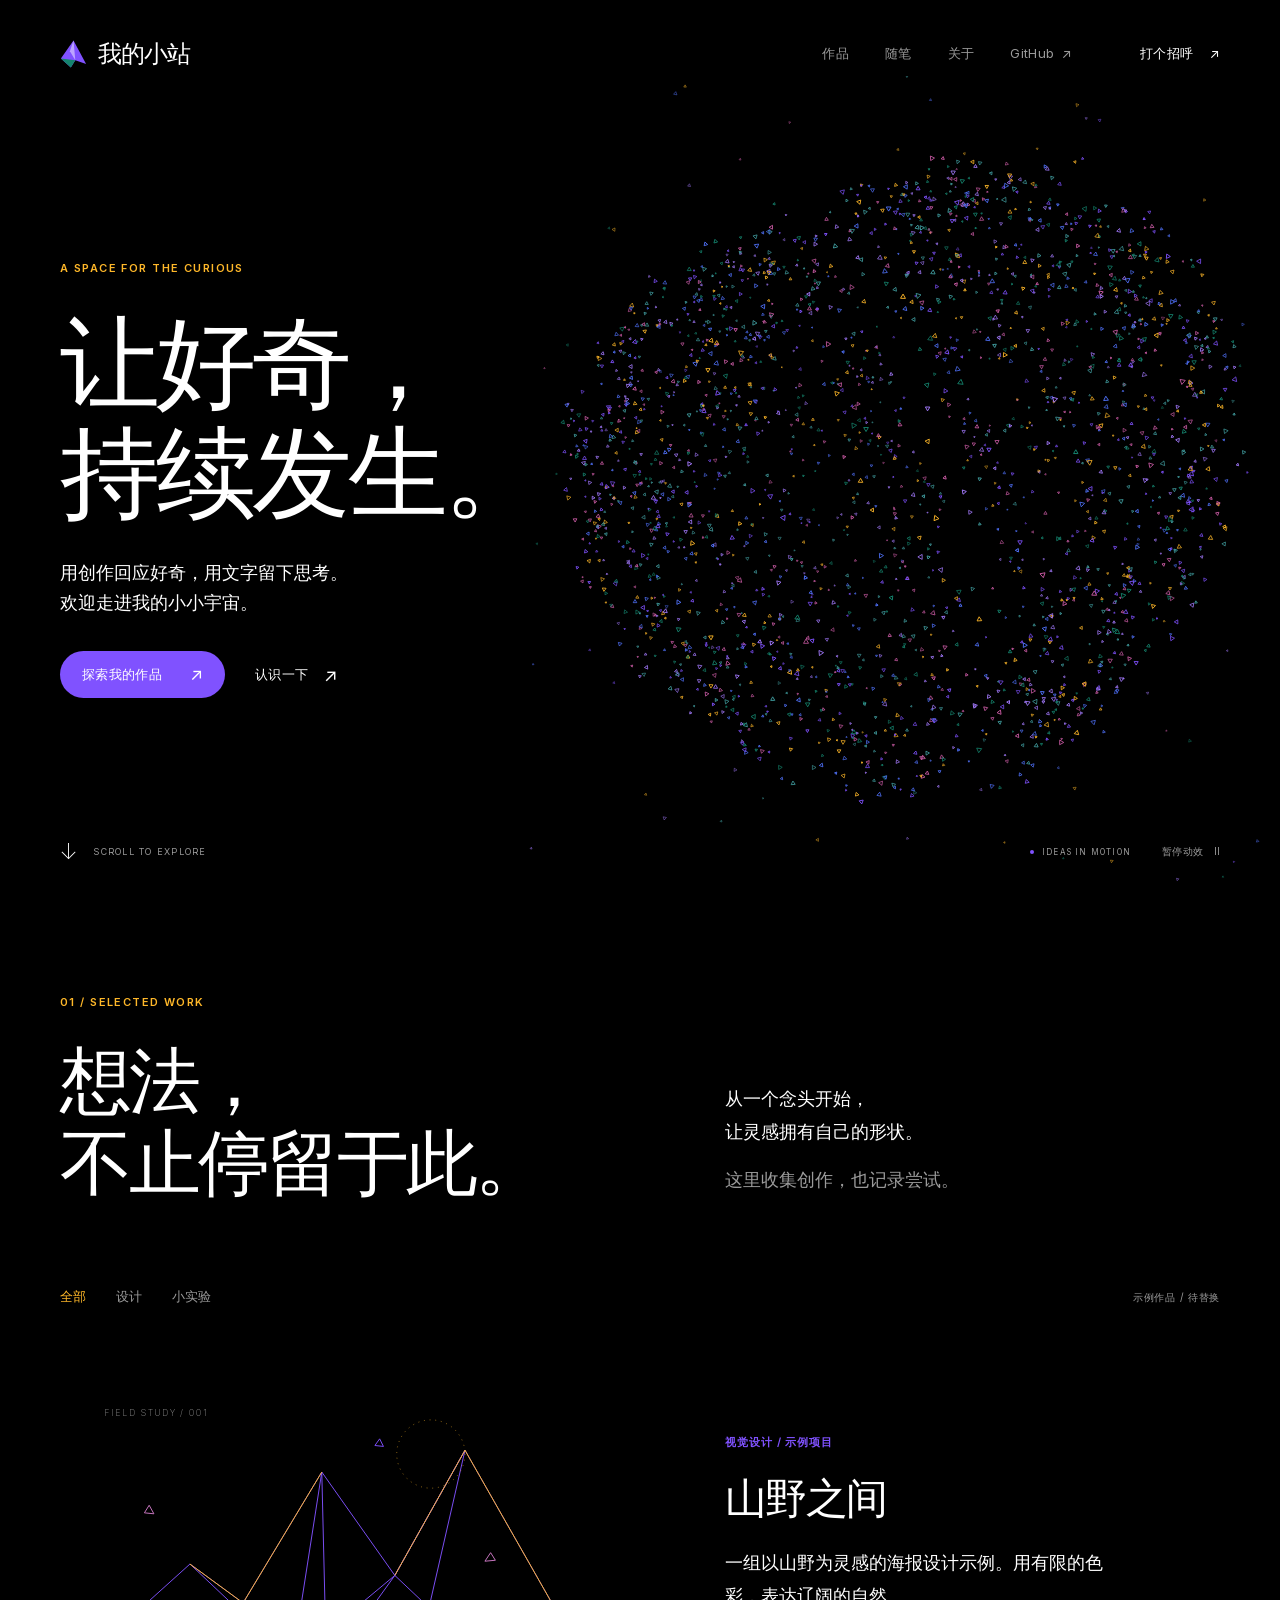
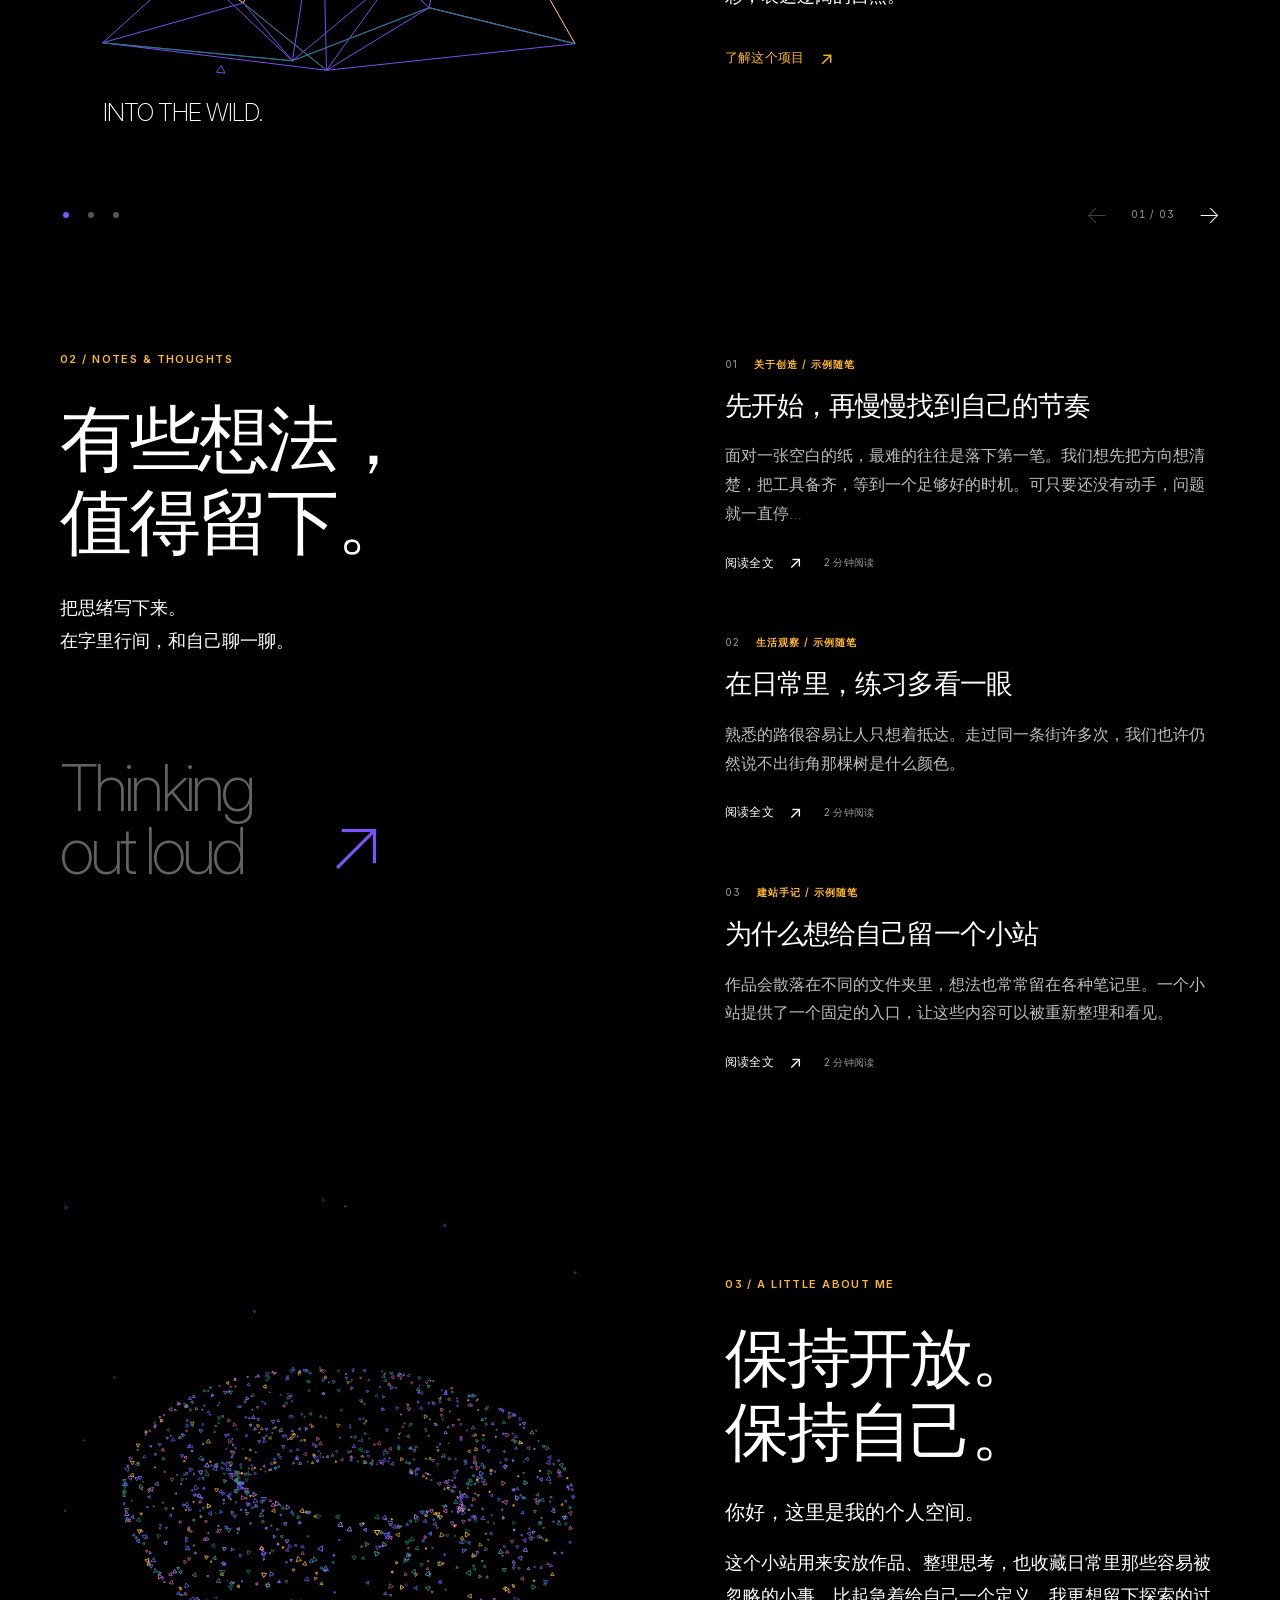
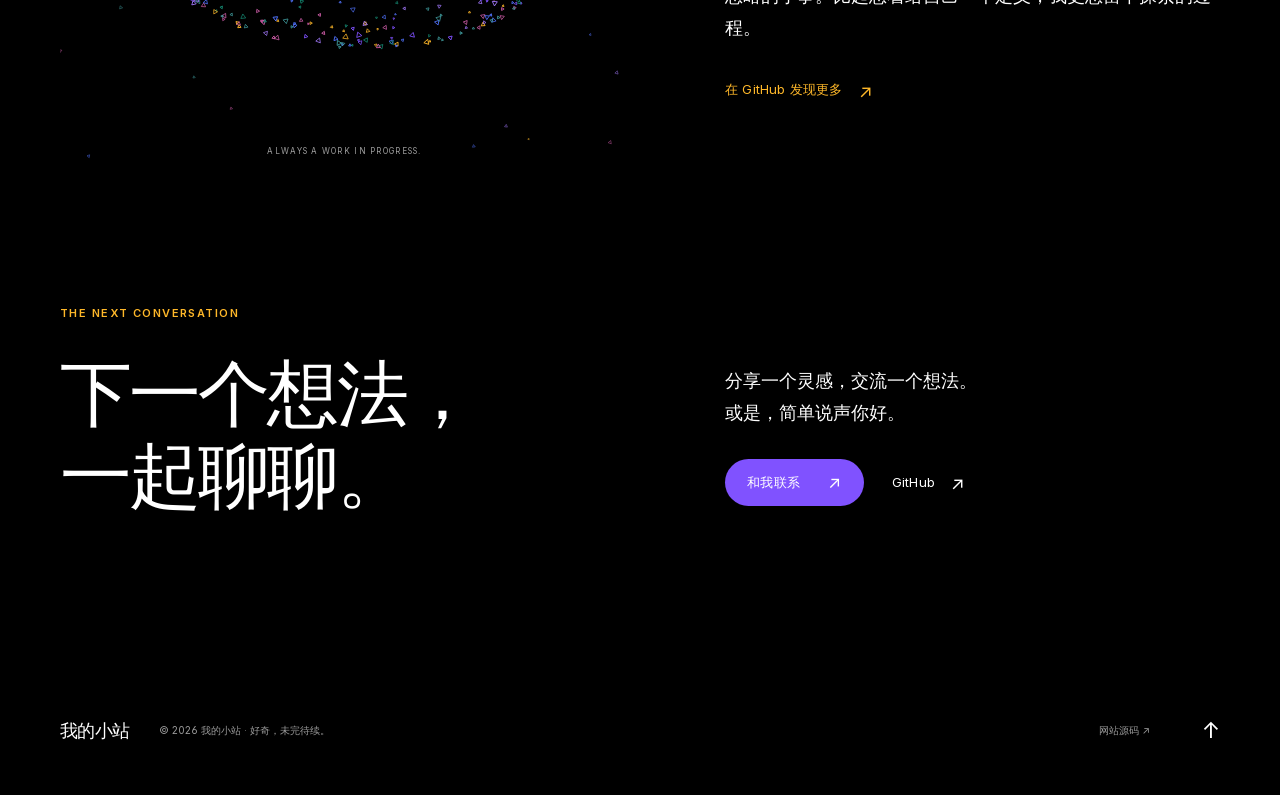
==== commit 35721e1e: "Redesign portfolio as a dark particle constellation" ====
--- a/index.html
+++ b/index.html
@@ -1,21 +1,47 @@
 <!doctype html>
 <html lang="zh-CN">
 <head>
-<meta charset="UTF-8"><meta name="viewport" content="width=device-width, initial-scale=1.0"><meta name="theme-color" content="#ffffff"><meta name="description" content="介绍、作品与随笔。一个让想法自由生长的个人空间。">
-<title>我的小站 — 让想法，自由生长</title><link rel="icon" type="image/svg+xml" href="assets/favicon.svg"><link rel="preload" as="image" href="assets/hero-sculpture.jpg"><link rel="stylesheet" href="styles.css"><script src="content.js" defer></script><script src="app.js" defer></script>
+  <meta charset="UTF-8">
+  <meta name="viewport" content="width=device-width, initial-scale=1.0">
+  <meta name="theme-color" content="#000000">
+  <meta name="description" content="我的个人空间。用创作回应好奇，用文字留下思考。">
+  <title>我的小站 — 好奇，未完待续</title>
+  <link rel="icon" type="image/svg+xml" href="assets/favicon.svg">
+  <link rel="preload" href="assets/fonts/InterVariable.woff2" as="font" type="font/woff2" crossorigin>
+  <link rel="stylesheet" href="styles.css">
+  <script src="content.js" defer></script>
+  <script src="app.js" defer></script>
+  <script src="particles.js" defer></script>
 </head>
 <body>
-<a class="skip-link" href="#main">跳至正文</a>
-<header class="global-header"><div class="global-nav container"><a class="identity" href="#home" aria-label="我的小站，回到首页"><svg viewBox="0 0 24 24" aria-hidden="true"><path d="m6 5 12 14M18 5 6 19"/></svg><span>xma28016</span></a><nav aria-label="主导航"><a class="nav-link active" href="#home" aria-current="location">首页</a><a class="nav-link" href="#works">作品</a><a class="nav-link" href="#notes">随笔</a><a class="nav-link" href="#about">关于</a></nav><a class="github-nav" href="https://github.com/xma28016-gif" target="_blank" rel="noopener noreferrer" aria-label="在新标签页打开 GitHub 主页"><svg viewBox="0 0 24 24" aria-hidden="true"><path fill="currentColor" d="M12 2a10 10 0 0 0-3.16 19.49c.5.09.68-.22.68-.48v-1.86c-2.78.6-3.37-1.18-3.37-1.18-.45-1.16-1.11-1.47-1.11-1.47-.91-.62.07-.61.07-.61 1 .07 1.53 1.03 1.53 1.03.9 1.53 2.35 1.09 2.92.83.09-.65.35-1.09.64-1.34-2.22-.25-4.56-1.11-4.56-4.95 0-1.09.39-1.98 1.03-2.68-.1-.25-.45-1.27.1-2.65 0 0 .84-.27 2.75 1.02a9.58 9.58 0 0 1 5 0c1.91-1.29 2.75-1.02 2.75-1.02.55 1.38.2 2.4.1 2.65.64.7 1.03 1.59 1.03 2.68 0 3.85-2.34 4.69-4.58 4.94.36.31.68.92.68 1.85v2.76c0 .27.18.58.69.48A10 10 0 0 0 12 2Z"/></svg></a></div></header>
-<div class="local-header"><div class="local-nav container"><a class="site-name" href="#home" data-site-name>我的小站</a><div class="local-actions"><a class="button button-outline" href="#works">浏览作品</a><a class="button button-blue" href="#contact">打个招呼</a></div></div></div>
-<main id="main">
-<section id="home" class="hero"><div class="hero-copy container"><p class="hero-kicker">一个持续生长的个人空间。</p><h1>让想法，<br>自由生长。</h1><p class="hero-description">一些创作，一些思考。<br class="mobile-break">还有，正在探索的我。</p><div class="hero-actions"><a class="text-link" href="#works">探索我的作品 <span aria-hidden="true">›</span></a><a class="text-link" href="#about">关于我 <span aria-hidden="true">›</span></a></div></div><figure class="hero-stage"><img src="assets/hero-sculpture.jpg" alt="银色金属与钴蓝玻璃交织的流动雕塑，象征不断延展的想法" width="1536" height="1024" fetchpriority="high" decoding="async"><figcaption>保持好奇。不止于此。</figcaption></figure></section>
-<nav class="chapter-nav container" aria-label="内容章节"><a href="#works">创作<span>01</span></a><a href="#notes">思考<span>02</span></a><a href="#about">关于<span>03</span></a></nav>
-<section id="works" class="work-section section-band"><div class="container"><div class="section-heading"><h2>让想法成为作品。</h2><p>从小小的灵感，到看得见的表达。</p></div><div class="work-toolbar"><div class="filters" role="group" aria-label="筛选作品"><button class="filter active" type="button" data-filter="all" aria-pressed="true">全部作品</button><button class="filter" type="button" data-filter="design" aria-pressed="false">设计</button><button class="filter" type="button" data-filter="experiment" aria-pressed="false">小实验</button></div><span class="work-count" id="work-count" aria-live="polite">3 个作品</span></div></div><div class="gallery-shell"><div class="work-gallery" id="work-grid" aria-label="作品展示"></div></div><div class="gallery-footer container"><p class="sample-note">精选示例，等待你的真实创作。</p><div class="gallery-controls" role="group" aria-label="浏览更多作品"><button type="button" id="work-prev" aria-label="上一组作品" disabled><span aria-hidden="true">‹</span></button><button type="button" id="work-next" aria-label="下一组作品"><span aria-hidden="true">›</span></button></div></div></section>
-<section id="notes" class="notes-section section-space container"><div class="section-heading"><h2>思考，值得被留下。</h2><p>偶尔停下来，把脑海里的声音写成文字。</p></div><div class="note-list" id="note-list"></div></section>
-<section id="about" class="about-section section-band"><div class="container"><p class="section-kicker">关于我</p><div class="about-layout"><h2>不急于定义。<br>一直在探索。</h2><div class="about-copy"><p class="about-greeting" id="about-greeting">你好，这里是我的个人空间。</p><p id="about-bio">这个小站用来安放作品、整理思考，也收藏日常里那些容易被忽略的小事。比起急着给自己一个定义，我更想留下探索的过程。</p><a class="text-link" href="https://github.com/xma28016-gif" target="_blank" rel="noopener noreferrer">在 GitHub 看看我的动态 <span aria-hidden="true">↗</span></a></div></div><div class="about-principles"><div><span class="principle-number">01</span><h3>创造。</h3><p>让一个念头，拥有自己的形状。</p></div><div><span class="principle-number">02</span><h3>思考。</h3><p>带着问题前进，也给答案留点时间。</p></div><div><span class="principle-number">03</span><h3>记录。</h3><p>把值得记住的，留给以后的自己。</p></div></div></div></section>
-<section id="contact" class="contact-section section-space container"><p class="section-kicker">保持连接</p><h2>下一次交流，<br>从你好开始。</h2><p class="contact-description">聊聊想法、分享灵感，或只是打个招呼。</p><div class="contact-actions"><button class="button button-blue" type="button" id="contact-button">和我联系</button><a class="text-link" href="https://github.com/xma28016-gif" target="_blank" rel="noopener noreferrer">GitHub <span aria-hidden="true">↗</span></a></div></section>
-</main>
-<footer class="footer"><div class="container"><div class="footer-top"><a class="site-name" href="#home" data-site-name>我的小站</a><a class="back-top" href="#home">回到顶部 <span aria-hidden="true">↑</span></a></div><div class="footer-bottom"><p>© <span id="year">2026</span> <span data-footer-name>我的小站</span>。保持好奇，持续创造。</p><a href="https://github.com/xma28016-gif/xma28016-gif.github.io" target="_blank" rel="noopener noreferrer">查看网站源码 <span aria-hidden="true">↗</span></a></div></div></footer>
-<dialog id="detail-dialog" aria-labelledby="dialog-title"><button class="dialog-close" type="button" aria-label="关闭详情"><svg viewBox="0 0 20 20" aria-hidden="true"><path d="m5 5 10 10M15 5 5 15"/></svg></button><div id="dialog-content"></div></dialog>
-</body></html>
+  <a class="skip-link" href="#main">跳至正文</a>
+  <header class="header container">
+    <a class="brand" href="#home" aria-label="我的小站，回到首页"><svg viewBox="0 0 30 32" aria-hidden="true"><path fill="#8052ff" d="M15 1 29 27 17 23 12 31 1 21Z"/><path fill="#15846e" d="m1 21 16 2-5 8Z"/><path fill="#bca4ff" d="m15 1 2 22-6-10Z"/></svg><span data-site-name>我的小站</span></a>
+    <nav aria-label="主导航"><a class="nav-link" href="#works">作品</a><a class="nav-link" href="#notes">随笔</a><a class="nav-link" href="#about">关于</a><a class="github-link" href="https://github.com/xma28016-gif" target="_blank" rel="noopener noreferrer">GitHub <span aria-hidden="true">↗</span></a></nav>
+    <a class="header-contact" href="#contact">打个招呼 <span aria-hidden="true">↗</span></a>
+  </header>
+  <main id="main">
+    <section id="home" class="hero container">
+      <div class="hero-copy">
+        <p class="eyebrow">A SPACE FOR THE CURIOUS</p>
+        <h1>让好奇，<br>持续发生。</h1>
+        <p class="hero-description">用创作回应好奇，用文字留下思考。<br>欢迎走进我的小小宇宙。</p>
+        <div class="hero-actions"><a class="button primary" href="#works">探索我的作品 <span aria-hidden="true">↗</span></a><a class="ghost-link" href="#about">认识一下 <span aria-hidden="true">↗</span></a></div>
+      </div>
+      <div class="hero-constellation"><canvas id="hero-particles" aria-label="由彩色三角粒子构成、缓慢转动的双叶星云">彩色粒子星云</canvas></div>
+      <div class="hero-bottom"><a class="scroll-cue" href="#works"><span aria-hidden="true">↓</span> SCROLL TO EXPLORE</a><div class="particle-caption"><span class="live-dot" aria-hidden="true"></span><span>IDEAS IN MOTION</span><button type="button" id="animation-toggle" aria-label="暂停粒子动画" aria-pressed="false" hidden>暂停动效 <span aria-hidden="true">Ⅱ</span></button></div></div>
+    </section>
+    <section id="works" class="work-section container section-space">
+      <div class="section-intro"><div><p class="eyebrow">01 / SELECTED WORK</p><h2>想法，<br>不止停留于此。</h2></div><p class="intro-copy">从一个念头开始，<br>让灵感拥有自己的形状。<br><span>这里收集创作，也记录尝试。</span></p></div>
+      <div class="work-toolbar"><div class="filters" role="group" aria-label="筛选作品"><button class="filter active" type="button" data-filter="all" aria-pressed="true">全部</button><button class="filter" type="button" data-filter="design" aria-pressed="false">设计</button><button class="filter" type="button" data-filter="experiment" aria-pressed="false">小实验</button></div><span class="example-label">示例作品 / 待替换</span></div>
+      <div id="work-stage" class="work-stage" aria-live="polite"></div>
+      <div class="work-navigation"><div id="work-dots" class="work-dots" role="group" aria-label="选择作品"></div><div class="work-arrows"><button type="button" id="work-prev" aria-label="上一个作品">←</button><span id="work-count">01 / 03</span><button type="button" id="work-next" aria-label="下一个作品">→</button></div></div>
+    </section>
+    <section id="notes" class="notes-section container section-space"><div class="notes-heading"><p class="eyebrow">02 / NOTES & THOUGHTS</p><h2>有些想法，<br>值得留下。</h2><p class="intro-copy">把思绪写下来。<br>在字里行间，和自己聊一聊。</p><span class="notes-signature" aria-hidden="true">Thinking<br>out loud<span>↗</span></span></div><div id="note-list" class="note-list"></div></section>
+    <section id="about" class="about-section container section-space"><div class="about-visual"><canvas id="about-particles" aria-label="紫色与琥珀色三角粒子组成的环形星云">环形粒子星云</canvas><span class="visual-caption">ALWAYS A WORK IN PROGRESS.</span></div><div class="about-copy"><p class="eyebrow">03 / A LITTLE ABOUT ME</p><h2>保持开放。<br>保持自己。</h2><p id="about-greeting" class="about-greeting">你好，这里是我的个人空间。</p><p id="about-bio" class="body-copy">这个小站用来安放作品、整理思考，也收藏日常里那些容易被忽略的小事。比起急着给自己一个定义，我更想留下探索的过程。</p><a class="ghost-link accent-link" href="https://github.com/xma28016-gif" target="_blank" rel="noopener noreferrer">在 GitHub 发现更多 <span aria-hidden="true">↗</span></a></div></section>
+    <section id="contact" class="contact-section container section-space"><div><p class="eyebrow">THE NEXT CONVERSATION</p><h2>下一个想法，<br>一起聊聊。</h2></div><div class="contact-copy"><p class="body-copy">分享一个灵感，交流一个想法。<br>或是，简单说声你好。</p><div class="contact-actions"><button type="button" class="button primary" id="contact-button">和我联系 <span aria-hidden="true">↗</span></button><a class="ghost-link" href="https://github.com/xma28016-gif" target="_blank" rel="noopener noreferrer">GitHub <span aria-hidden="true">↗</span></a></div></div></section>
+  </main>
+  <footer class="footer container"><a class="footer-brand" href="#home" data-site-name>我的小站</a><p>© <span id="year">2026</span> <span data-footer-name>我的小站</span> · 好奇，未完待续。</p><a href="https://github.com/xma28016-gif/xma28016-gif.github.io" target="_blank" rel="noopener noreferrer">网站源码 <span aria-hidden="true">↗</span></a><a href="#home" class="back-top" aria-label="回到顶部">↑</a></footer>
+  <dialog id="detail-dialog" aria-labelledby="dialog-title"><button class="dialog-close" type="button" aria-label="关闭详情">×</button><div id="dialog-content"></div></dialog>
+</body>
+</html>
--- a/styles.css
+++ b/styles.css
@@ -1,8 +1,263 @@
-@charset "UTF-8";
-:root{color-scheme:light;--white:#fff;--mist:#f5f5f7;--frost:#fafafc;--ink:#1d1d1f;--slate:#707070;--steel:#86868b;--line:#d6d6d6;--control:#e6e6e8;--link:#0066cc;--blue:#0071e3;--orange:#b64400;--font:"SF Pro Text",-apple-system,BlinkMacSystemFont,"Helvetica Neue","PingFang SC","Microsoft YaHei",sans-serif;--display:"SF Pro Display",-apple-system,BlinkMacSystemFont,"Helvetica Neue","PingFang SC","Microsoft YaHei",sans-serif;--radius:28px}
-*{box-sizing:border-box}html{scroll-behavior:smooth;scroll-padding-top:76px}body{margin:0;color:var(--ink);background:var(--white);font-family:var(--font);-webkit-font-smoothing:antialiased;font-size:17px;line-height:1.47;letter-spacing:-.022em}a{color:inherit;text-decoration:none}button{font:inherit;color:inherit;cursor:pointer}button,a{-webkit-tap-highlight-color:transparent}button:focus-visible,a:focus-visible{outline:3px solid var(--blue);outline-offset:5px}::selection{background:#c9e3ff}.container{width:calc(100% - 96px);max-width:1080px;margin-inline:auto}.global-header{background:var(--frost)}.global-nav{display:flex;align-items:center;justify-content:space-between;height:44px;gap:28px;font-size:12px;letter-spacing:-.01em}.identity{display:flex;align-items:center;gap:8px;font-weight:500}.identity svg{width:18px;height:18px;stroke:var(--ink);stroke-width:2;fill:none}.global-nav nav{display:flex;gap:44px}.nav-link{color:#525254;transition:color .2s}.nav-link:hover,.nav-link.active{color:#000}.github-nav{display:flex;align-items:center;justify-content:flex-end;min-width:92px}.github-nav svg{width:17px;height:17px}.local-header{position:sticky;z-index:20;top:0;background:#ffffffeb;backdrop-filter:saturate(180%) blur(20px);border-bottom:1px solid #d6d6d680}.local-nav{height:56px;display:flex;align-items:center;justify-content:space-between;gap:16px}.site-name{font-family:var(--display);font-size:20px;font-weight:600;letter-spacing:-.025em}.local-actions{display:flex;gap:12px}.button{display:inline-flex;align-items:center;justify-content:center;border-radius:9999px;font-size:12px;line-height:16px;letter-spacing:-.01em;padding:7px 17px;min-height:30px;white-space:nowrap;border:1px solid transparent;transition:background .2s,border-color .2s}.button-blue{background:var(--blue);color:var(--white)}.button-blue:hover{background:#0077ed}.button-outline{border-color:var(--steel);background:transparent}.button-outline:hover{background:var(--mist)}.hero{text-align:center;padding-top:65px;overflow:hidden}.hero-kicker{font-family:var(--display);font-size:21px;font-weight:600;margin:0 0 23px;letter-spacing:-.02em}h1{font-family:var(--display);font-size:80px;font-weight:600;line-height:1.12;letter-spacing:-1.2px;margin:0}.hero-description{color:var(--slate);font-size:21px;line-height:1.5;font-weight:400;letter-spacing:-.025em;margin:23px 0 18px}.mobile-break{display:none}.hero-actions{display:flex;align-items:center;justify-content:center;gap:31px}.text-link{display:inline-flex;align-items:center;gap:7px;color:var(--link);font-size:17px;letter-spacing:-.022em;line-height:1.5;background:none;border:0;padding:0}.text-link:hover{text-decoration:underline}.text-link>span{font-size:25px;line-height:1}.hero-stage{width:calc(100% - 80px);max-width:1040px;margin:18px auto 0;position:relative}.hero-stage img{width:100%;height:auto;aspect-ratio:2.2;object-fit:cover;display:block}.hero-stage figcaption{color:var(--steel);font-size:12px;font-weight:500;margin:13px 0 0;letter-spacing:.03em}.chapter-nav{display:flex;gap:66px;align-items:center;justify-content:center;padding-block:34px 39px}.chapter-nav a{font-size:17px;font-weight:500;display:flex;align-items:center;gap:7px}.chapter-nav a:hover{color:var(--link)}.chapter-nav span{font-size:10px;color:var(--steel);align-self:flex-start;margin-top:2px;font-weight:400}.section-band{background:var(--mist);padding-block:90px}.section-space{padding-block:100px}.section-heading{display:flex;align-items:flex-end;justify-content:space-between;gap:24px;margin-bottom:38px}h2{font-family:var(--display);font-size:48px;font-weight:600;line-height:1.14;letter-spacing:-1.2px;margin:0}.section-heading>p{font-size:17px;line-height:1.5;color:var(--slate);margin:0 0 3px;max-width:340px}.work-toolbar{display:flex;align-items:center;justify-content:space-between;gap:20px;margin-bottom:29px}.filters{display:flex;align-items:center;gap:7px}.filter{background:transparent;border:0;border-radius:9999px;color:var(--slate);font-size:14px;padding:9px 18px;letter-spacing:-.015em;transition:background .2s,color .2s}.filter.active{background:var(--ink);color:#fff}.filter:not(.active):hover{background:var(--control);color:var(--ink)}.work-count{font-size:12px;color:var(--slate)}.gallery-shell{width:100%;overflow:hidden}.work-gallery{display:flex;overflow-x:auto;gap:24px;padding-inline:max(48px,calc((100vw - 1080px)/2));padding-bottom:8px;scroll-padding-inline:max(48px,calc((100vw - 1080px)/2));scroll-snap-type:x mandatory;scrollbar-width:none;overscroll-behavior-x:contain}.work-gallery::-webkit-scrollbar{display:none}.work-card{flex:0 0 452px;background:var(--white);border-radius:var(--radius);position:relative;overflow:hidden;scroll-snap-align:start;min-width:0}.work-top{padding:30px 32px 25px;min-height:172px}.work-label{font-size:12px;color:var(--slate);margin:0 0 12px;font-weight:500}.work-top h3{font-family:var(--display);font-size:28px;font-weight:600;letter-spacing:-.7px;line-height:1.25;margin:0 0 10px}.work-subtitle{color:var(--slate);font-size:14px;line-height:1.5;margin:0}.work-open{position:absolute;inset:0;width:100%;height:100%;border:0;background:none;border-radius:var(--radius);z-index:2}.work-open:after{content:"+";position:absolute;right:22px;bottom:22px;width:35px;height:35px;border-radius:50%;background:#1d1d1fe8;color:#fff;display:flex;align-items:center;justify-content:center;font-weight:400;font-size:25px;line-height:1;transition:background .2s,transform .3s}.work-open:hover:after{background:#424245;transform:rotate(90deg)}.work-open:focus-visible{outline-offset:-5px}.work-visual{height:320px;position:relative;overflow:hidden;display:flex;align-items:center;justify-content:center;isolation:isolate}.art-object{transition:transform .5s ease}.work-card:hover .art-object{transform:translateY(-5px)}.visual-mountain{background:#e8ece5}.poster{width:183px;height:250px;background:#fdfcf7;padding:20px;position:relative;display:block}.poster small{font-size:6px;letter-spacing:1.8px;position:relative;z-index:1;color:#3a5346}.poster-title{font-size:34px;font-family:"Songti SC",serif;line-height:1.2;position:relative;z-index:1;margin-top:8px;color:#314b3b}.poster-sun{position:absolute;width:40px;height:40px;background:#c78b56;border-radius:50%;right:23px;top:92px}.poster-hill{position:absolute;bottom:33px;left:18px;right:18px;height:104px;background:#93a48c;clip-path:polygon(0 42%,24% 18%,52% 52%,75% 8%,100% 34%,100% 100%,0 100%)}.poster-hill.front{height:73px;background:#3b5845;clip-path:polygon(0 20%,40% 55%,65% 20%,100% 65%,100% 100%,0 100%)}.poster-bottom{position:absolute;bottom:13px;font-size:6px;letter-spacing:1.6px;color:#62745e}.visual-focus{background:#eaf0fa}.mini-app{width:264px;background:#fff;border:1px solid #c8d8ed;border-radius:18px;padding:22px;display:block}.mini-top{display:flex;justify-content:space-between;align-items:center;font-size:8px;color:var(--steel);letter-spacing:.2px}.mini-top b{font-weight:600;font-size:10px;color:var(--ink)}.timer{text-align:center;font-family:var(--display);font-size:62px;font-weight:500;line-height:1;letter-spacing:-2px;margin:30px 0 9px;font-variant-numeric:tabular-nums;color:#1d1d1f}.timer-caption{text-align:center;font-size:9px;color:var(--slate)}.mini-line{height:3px;background:#e9edf3;margin:23px 0 16px;position:relative;border-radius:4px}.mini-line:after{content:"";display:block;width:65%;height:100%;background:#0071e3;border-radius:4px}.mini-controls{text-align:center}.mini-controls span{display:inline-flex;background:#0071e3;color:#fff;border-radius:100px;padding:8px 24px;font-size:9px}.visual-journal{background:#eeedf2}.book{width:177px;height:246px;background:#e0e0e7;border-left:9px solid #ccccd6;border-right:4px solid #f8f8fa;display:block;padding:25px 20px;position:relative;color:#353544}.book small{font-size:6px;letter-spacing:1.5px}.book-title{font-size:39px;line-height:1.2;letter-spacing:-1.5px;margin-top:27px;font-weight:500}.book-flower{font-size:46px;font-weight:300;line-height:1;position:absolute;bottom:15px;right:20px;color:#76768f}.gallery-footer{display:flex;justify-content:space-between;align-items:center;gap:20px;margin-top:24px}.sample-note{font-size:12px;color:var(--slate);margin:0}.gallery-controls{display:flex;gap:12px}.gallery-controls button{width:36px;height:36px;border:0;border-radius:50%;background:#e2e2e5;color:#353537;display:flex;align-items:center;justify-content:center;transition:background .2s}.gallery-controls button:hover:not(:disabled){background:#d7d7db}.gallery-controls span{font-family:Arial,sans-serif;font-size:30px;line-height:1;margin-top:-3px}.gallery-controls button:disabled{opacity:.35;cursor:default}.notes-section .section-heading{margin-bottom:56px}.note-list{display:grid;grid-template-columns:repeat(3,minmax(0,1fr));gap:42px}.note-card{border-top:1px solid var(--line);padding-top:24px;display:flex;flex-direction:column;align-items:flex-start}.note-meta{display:flex;gap:14px;color:var(--slate);font-size:12px;letter-spacing:0;margin:0 0 18px}.note-meta span:first-child{color:var(--steel);font-variant-numeric:tabular-nums}.note-card h3{text-wrap:balance;font-family:var(--display);font-size:26px;line-height:1.35;letter-spacing:-.5px;font-weight:600;margin:0 0 17px;min-height:70px}.note-excerpt{font-size:16px;line-height:1.7;color:var(--slate);margin:0 0 27px}.note-card .text-link{margin-top:auto;font-size:15px}.note-card .text-link span{font-size:22px}.note-caption{font-size:11px;color:var(--steel);margin:14px 0 0}.section-kicker{font-size:21px;font-weight:600;letter-spacing:-.025em;margin:0 0 30px}.about-layout{display:grid;grid-template-columns:1fr 1fr;gap:96px;align-items:start}.about-layout h2{font-size:56px;line-height:1.16;letter-spacing:-1.2px}.about-copy{padding-top:2px}.about-greeting{font-size:21px;font-weight:500;margin:0 0 20px;line-height:1.5}.about-copy>p:nth-child(2){font-size:19px;line-height:1.7;color:var(--slate);margin:0 0 24px}.about-copy .text-link{font-size:15px}.about-copy .text-link span{font-size:18px}.about-principles{display:grid;grid-template-columns:repeat(3,minmax(0,1fr));gap:42px;margin-top:76px;padding-top:35px;border-top:1px solid var(--line)}.principle-number{font-size:12px;color:var(--steel)}.about-principles h3{font-size:24px;font-weight:600;line-height:1.2;letter-spacing:-.5px;margin:15px 0 11px}.about-principles p{font-size:15px;line-height:1.6;color:var(--slate);margin:0}.contact-section{text-align:center;padding-block:110px 120px}.contact-section .section-kicker{font-size:17px;color:var(--slate);margin-bottom:20px;font-weight:500}.contact-section h2{font-size:64px;line-height:1.14;letter-spacing:-1.5px}.contact-description{font-size:21px;color:var(--slate);line-height:1.5;margin:26px 0}.contact-actions{display:flex;justify-content:center;align-items:center;gap:30px}.contact-actions .button{font-size:14px;padding:11px 23px;line-height:20px}.contact-actions .text-link{font-size:17px}.contact-actions .text-link span{font-size:20px}.footer{background:var(--mist);padding-block:36px 24px}.footer-top{display:flex;align-items:center;justify-content:space-between;padding-bottom:25px;border-bottom:1px solid var(--line)}.footer .site-name{font-size:17px}.back-top{font-size:12px;color:var(--slate)}.back-top span{margin-left:8px}.footer-bottom{display:flex;align-items:center;justify-content:space-between;gap:20px;margin-top:18px;color:var(--slate);font-size:11px;letter-spacing:-.01em;line-height:1.6}.footer-bottom p{margin:0}.footer-bottom a:hover,.back-top:hover{color:var(--ink)}dialog{border:0;background:var(--white);color:var(--ink);border-radius:var(--radius);padding:64px;max-width:760px;width:calc(100% - 40px);max-height:88dvh;overscroll-behavior:contain}dialog::backdrop{background:#0007;backdrop-filter:blur(16px)}body.modal-open{overflow:hidden}.dialog-close{position:sticky;top:-42px;float:right;margin:-42px -42px 0 0;border:0;background:#ededf0;width:36px;height:36px;border-radius:50%;display:flex;align-items:center;justify-content:center;z-index:3}.dialog-close svg{width:19px;height:19px;stroke:#6e6e73;stroke-width:2;stroke-linecap:round}.dialog-close:hover{background:#e2e2e5}.dialog-kicker{font-size:12px!important;color:var(--slate);margin:0 0 18px!important}dialog h2{font-size:40px;margin:0 0 28px;line-height:1.2}dialog h3{font-size:21px;font-weight:600;line-height:1.3;margin:30px 0 14px}dialog p{font-size:17px;line-height:1.8;color:var(--slate);margin:0 0 22px}dialog .work-visual{border-radius:20px;height:320px;margin-bottom:28px}dialog .placeholder{font-size:13px;background:var(--mist);padding:18px 22px;border-radius:16px;margin-top:30px}dialog .button{font-size:14px;padding:10px 20px}.skip-link{position:fixed;top:8px;left:8px;padding:12px 20px;background:var(--ink);color:#fff;z-index:100;transform:translateY(-160%);border-radius:10px}.skip-link:focus{transform:translateY(0)}[hidden]{display:none!important}
-@media(min-width:1600px){.hero{padding-top:76px}.hero-stage{max-width:1140px}.work-card{flex-basis:480px}}
-@media(max-width:1000px){.container{width:calc(100% - 80px)}.hero-stage{width:calc(100% - 48px)}.section-heading{align-items:flex-start;flex-direction:column;gap:18px}.section-heading>p{max-width:none}.work-gallery{padding-inline:40px;scroll-padding-inline:40px}.work-card{flex-basis:410px}.note-list{gap:28px}.note-card h3{font-size:23px}.note-excerpt{font-size:15px}.about-layout{gap:54px}.about-layout h2{font-size:48px}.about-copy>p:nth-child(2){font-size:17px}.about-principles{gap:30px}.section-space{padding-block:85px}}
-@media(max-width:700px){.container{width:calc(100% - 48px)}.global-nav{height:44px;gap:16px}.identity{font-size:11px;gap:5px}.identity svg{width:15px;height:15px}.global-nav nav{gap:22px}.global-nav .nav-link{font-size:11px}.global-nav .nav-link:first-child{display:none}.github-nav{min-width:18px}.github-nav svg{width:16px;height:16px}.local-nav{height:54px}.site-name{font-size:19px}.local-actions{gap:9px}.button{font-size:11px;padding:6px 13px}.hero{padding-top:50px}.hero-kicker{font-size:17px;margin-bottom:22px}h1{font-size:56px;line-height:1.14;letter-spacing:-1.1px}.hero-description{font-size:19px;line-height:1.5;margin:23px 0 20px}.mobile-break{display:block}.hero-actions{gap:25px}.hero-actions .text-link{font-size:16px}.hero-stage{width:100%;margin-top:28px}.hero-stage img{aspect-ratio:1.55;object-fit:cover}.hero-stage figcaption{font-size:10px;margin-top:2px}.chapter-nav{padding-block:33px;gap:46px}.chapter-nav a{font-size:15px;gap:5px}.chapter-nav span{font-size:9px}.section-band{padding-block:58px}.section-space{padding-block:65px}.section-heading{gap:16px;margin-bottom:28px}h2{font-size:34px;line-height:1.17;letter-spacing:-.7px}.section-heading>p{font-size:16px;line-height:1.5}.work-toolbar{margin-bottom:23px;gap:12px}.filters{gap:3px}.filter{font-size:12px;padding:8px 13px}.work-count{font-size:10px}.work-gallery{gap:18px;padding-inline:24px;scroll-padding-inline:24px}.work-card{flex-basis:85%;max-width:410px}.work-top{padding:25px 26px 22px;min-height:158px}.work-top h3{font-size:25px}.work-label{font-size:11px;margin-bottom:10px}.work-subtitle{font-size:13px}.work-visual{height:290px}.poster{transform:scale(.96)}.mini-app{transform:scale(.92)}.book{transform:scale(.96)}.work-card:hover .art-object{transform:translateY(-4px)}.gallery-footer{margin-top:20px;gap:12px}.sample-note{font-size:10px}.gallery-controls{gap:8px}.gallery-controls button{width:32px;height:32px}.gallery-controls span{font-size:27px}.notes-section .section-heading{margin-bottom:33px}.note-list{grid-template-columns:1fr;gap:35px}.note-card{padding-top:22px}.note-meta{font-size:11px;margin-bottom:14px}.note-card h3{font-size:24px;min-height:0;margin-bottom:15px;max-width:310px}.note-excerpt{font-size:16px;margin-bottom:20px}.note-card .text-link{font-size:16px}.note-caption{font-size:10px;margin-top:9px}.section-kicker{font-size:17px;margin-bottom:25px}.about-layout{grid-template-columns:1fr;gap:30px}.about-layout h2{font-size:43px;line-height:1.2;letter-spacing:-.8px}.about-greeting{font-size:20px;margin-bottom:18px}.about-copy>p:nth-child(2){font-size:17px;margin-bottom:22px}.about-copy .text-link{font-size:16px}.about-principles{grid-template-columns:1fr;gap:27px;margin-top:42px;padding-top:28px}.about-principles>div{display:grid;grid-template-columns:24px 72px 1fr;gap:10px;align-items:baseline}.principle-number{font-size:10px}.about-principles h3{font-size:20px;margin:0;white-space:nowrap}.about-principles p{font-size:13px;line-height:1.65}.contact-section{padding-block:76px 80px}.contact-section .section-kicker{font-size:15px;margin-bottom:22px}.contact-section h2{font-size:45px;line-height:1.2;letter-spacing:-.9px}.contact-description{font-size:17px;line-height:1.6;max-width:260px;margin:23px auto 26px}.contact-actions{gap:25px}.contact-actions .button{font-size:13px;padding:10px 21px}.contact-actions .text-link{font-size:16px}.footer{padding-block:28px 24px}.footer-top{padding-bottom:23px}.footer-bottom{flex-direction:column;align-items:flex-start;gap:10px;font-size:10px;margin-top:19px}.footer .site-name{font-size:16px}.back-top{font-size:11px}dialog{padding:53px 25px 32px;width:calc(100% - 24px);border-radius:24px;max-height:90dvh}.dialog-close{top:-38px;margin:-38px -10px 0 0;width:32px;height:32px}dialog h2{font-size:30px;margin-bottom:25px}dialog h3{font-size:20px}dialog p{font-size:16px;line-height:1.8}dialog .work-visual{height:270px;border-radius:18px}dialog .placeholder{font-size:12px;padding:16px 18px}.dialog-kicker{font-size:11px!important}}
-@media(max-width:360px){.container{width:calc(100% - 40px)}.global-nav nav{gap:17px}.identity{font-size:10px}.global-nav{gap:12px}.local-actions{gap:7px}.local-actions .button{font-size:10px;padding:6px 10px}.site-name{font-size:17px}h1{font-size:50px}.hero-kicker{font-size:16px}.hero-description{font-size:18px}.hero-actions{gap:22px}.hero-actions .text-link{font-size:15px}.chapter-nav{gap:38px}h2{font-size:30px}.work-gallery{padding-inline:20px;scroll-padding-inline:20px}.work-card{flex-basis:88%}.work-top{padding:24px 22px}.work-top h3{font-size:23px}.work-visual{height:270px}.work-count{font-size:9px}.sample-note{max-width:165px;line-height:1.5}.about-layout h2{font-size:39px}.about-principles>div{grid-template-columns:18px 64px 1fr;gap:9px}.about-principles p{font-size:12px}.contact-section h2{font-size:40px}}
-@media(prefers-reduced-motion:reduce){html{scroll-behavior:auto}*,*:before,*:after{animation:none!important;transition:none!important}}
+@font-face {
+  font-family: Inter;
+  src: url("assets/fonts/InterVariable.woff2") format("woff2");
+  font-style: normal;
+  font-weight: 100 900;
+  font-display: swap;
+}
+:root {
+  color-scheme: dark;
+  --void: #000;
+  --white: #fff;
+  --ash: #9a9a9a;
+  --silver: #bdbdbd;
+  --iris: #8052ff;
+  --spark: #ffb829;
+  --verdant: #15846e;
+  --font: Inter, "PingFang SC", "Microsoft YaHei", sans-serif;
+}
+* { box-sizing: border-box; }
+html { scroll-behavior: smooth; scroll-padding-top: 36px; }
+body { margin: 0; background: var(--void); color: var(--white); font-family: var(--font); font-size: 18px; font-weight: 200; line-height: 1.5; -webkit-font-smoothing: antialiased; font-feature-settings: "ss01" on; }
+a { color: inherit; text-decoration: none; }
+button { font: inherit; color: inherit; cursor: pointer; }
+button, a { -webkit-tap-highlight-color: transparent; }
+button:focus-visible, a:focus-visible { outline: 2px solid var(--spark); outline-offset: 7px; }
+::selection { background: var(--iris); color: var(--white); }
+.container { width: calc(100% - 120px); max-width: 1280px; margin-inline: auto; }
+.header { height: 108px; display: flex; align-items: center; justify-content: space-between; position: relative; z-index: 2; gap: 36px; }
+.brand { display: inline-flex; align-items: center; gap: 11px; font-size: 24px; font-weight: 400; letter-spacing: -.04em; white-space: nowrap; }
+.brand svg { width: 27px; height: 30px; }
+.header nav { display: flex; gap: 36px; margin-left: auto; align-items: center; }
+.header nav a, .header-contact { font-size: 13px; font-weight: 400; letter-spacing: .025em; color: var(--ash); transition: color .2s; }
+.header nav a:hover, .header nav a.active, .header-contact:hover { color: var(--white); }
+.header-contact { margin-left: 32px; color: var(--white); }
+.header-contact span { margin-left: 12px; }
+.github-link span { font-size: 13px; margin-left: 3px; }
+.hero { min-height: 690px; height: min(790px, calc(100svh - 108px)); display: flex; align-items: center; position: relative; isolation: isolate; }
+.hero-copy { width: 53%; padding-bottom: 48px; position: relative; z-index: 1; }
+.eyebrow { margin: 0 0 30px; color: var(--spark); font-size: 11px; font-weight: 600; letter-spacing: .13em; line-height: 1.5; }
+h1, h2, h3 { font-weight: 400; margin: 0; }
+h1 { font-size: clamp(70px, 7.85vw, 113px); line-height: 1.1; letter-spacing: -.04em; }
+.hero-description { font-size: 18px; line-height: 1.7; color: var(--white); font-weight: 200; margin: 30px 0 32px; }
+.hero-actions, .contact-actions { display: flex; align-items: center; gap: 30px; }
+.button { display: inline-flex; justify-content: center; align-items: center; gap: 28px; min-height: 47px; padding: 14px 22px; border: 0; border-radius: 24px; font-size: 13px; font-weight: 400; line-height: 1.3; letter-spacing: .025em; transition: background .2s; }
+.primary { background: var(--iris); color: #fff; }
+.primary:hover { background: #9168ff; }
+.button span { font-size: 17px; line-height: 1; }
+.ghost-link { display: inline-flex; align-items: center; gap: 16px; color: var(--white); background: none; border: 0; padding: 0; font-size: 13px; line-height: 1.5; font-weight: 400; letter-spacing: .015em; }
+.ghost-link:hover { color: var(--spark); }
+.ghost-link span { font-size: 18px; }
+.hero-constellation { position: absolute; right: -44px; top: -4%; width: 65%; height: 102%; z-index: 0; pointer-events: none; }
+.hero-constellation canvas { display: block; width: 100%; height: 100%; }
+.hero-bottom { position: absolute; left: 0; right: 0; bottom: 30px; display: flex; justify-content: space-between; align-items: center; gap: 24px; }
+.scroll-cue { font-size: 9px; font-weight: 400; letter-spacing: .14em; color: var(--ash); display: inline-flex; align-items: center; gap: 14px; }
+.scroll-cue > span { font-size: 22px; color: var(--white); font-weight: 200; }
+.particle-caption { display: flex; align-items: center; gap: 8px; font-size: 8px; font-weight: 400; letter-spacing: .15em; color: var(--ash); }
+.live-dot { width: 4px; height: 4px; border-radius: 50%; background: var(--iris); }
+#animation-toggle { margin-left: 23px; border: 0; padding: 8px 0; background: none; color: var(--ash); font-size: 10px; font-weight: 400; letter-spacing: .04em; display: flex; align-items: center; gap: 10px; }
+#animation-toggle:hover { color: var(--white); }
+#animation-toggle:disabled { cursor: default; }
+.section-space { padding-block: 96px; }
+.section-space + .section-space { padding-top: 24px; }
+h2 { font-size: clamp(54px, 5.6vw, 78px); letter-spacing: -.04em; line-height: 1.15; }
+.section-intro { display: grid; grid-template-columns: 1.15fr 1fr; align-items: end; gap: 96px; margin-bottom: 78px; }
+.section-intro .eyebrow { margin-bottom: 28px; }
+.intro-copy, .body-copy { font-size: 18px; font-weight: 200; color: var(--white); line-height: 1.8; margin: 0; }
+.section-intro .intro-copy { padding-bottom: 7px; }
+.intro-copy span { display: inline-block; margin-top: 16px; color: var(--ash); }
+.work-toolbar { display: flex; align-items: center; justify-content: space-between; gap: 24px; margin-bottom: 20px; }
+.filters { display: flex; align-items: center; gap: 30px; }
+.filter { position: relative; border: 0; background: none; padding: 6px 0; color: var(--ash); font-size: 13px; font-weight: 400; transition: color .2s; }
+.filter:hover { color: var(--white); }
+.filter.active { color: var(--spark); }
+.example-label { color: var(--ash); font-size: 10px; font-weight: 400; letter-spacing: .07em; }
+.work-slide { display: grid; grid-template-columns: 1.15fr 1fr; gap: 96px; align-items: center; }
+.work-art { position: relative; min-height: 440px; display: flex; align-items: center; justify-content: center; overflow: hidden; }
+.work-art svg { display: block; width: 100%; height: auto; }
+.work-description { padding-block: 36px; }
+.work-category { color: var(--iris); font-size: 11px; font-weight: 600; letter-spacing: .08em; margin: 0 0 22px; }
+.work-description h3 { font-size: 42px; letter-spacing: -.04em; line-height: 1.2; margin-bottom: 24px; }
+.work-description > .body-copy { max-width: 400px; margin-bottom: 30px; }
+.accent-link { color: var(--spark); }
+.accent-link:hover { color: var(--white); }
+.work-navigation { display: flex; justify-content: space-between; align-items: center; gap: 24px; margin-top: 26px; }
+.work-dots { display: flex; gap: 13px; align-items: center; }
+.work-dots button { border: 0; background: none; padding: 10px 3px; display: inline-flex; justify-content: center; align-items: center; }
+.work-dots button:before { content: ""; display: block; width: 6px; height: 6px; border-radius: 50%; background: #555; transition: background .2s; }
+.work-dots button.active:before { background: var(--iris); }
+.work-dots button:hover:before { background: var(--white); }
+.work-arrows { display: flex; gap: 23px; align-items: center; }
+.work-arrows button { background: none; border: 0; padding: 4px 0; font-size: 24px; font-weight: 200; line-height: 1; }
+.work-arrows button:hover { color: var(--spark); }
+.work-arrows button:disabled { color: #444; cursor: default; }
+.work-arrows > span { font-size: 10px; font-weight: 400; color: var(--ash); font-variant-numeric: tabular-nums; letter-spacing: .1em; }
+.notes-section { display: grid; grid-template-columns: 1.15fr 1fr; gap: 96px; }
+.notes-heading .intro-copy { margin-top: 30px; }
+.notes-signature { display: block; color: #626262; font-size: 64px; font-weight: 200; line-height: .98; letter-spacing: -.06em; margin-top: 100px; position: relative; }
+.notes-signature > span { font-size: 76px; font-weight: 200; position: absolute; left: 270px; bottom: 5px; color: var(--iris); }
+.note-list { display: flex; flex-direction: column; gap: 60px; padding-top: 6px; }
+.note-meta { font-size: 10px; color: var(--spark); font-weight: 600; letter-spacing: .1em; margin: 0 0 16px; display: flex; gap: 16px; }
+.note-meta span:first-child { color: var(--ash); font-weight: 400; }
+.note-item h3 { font-size: 27px; line-height: 1.35; letter-spacing: -.035em; text-wrap: balance; margin: 0 0 17px; }
+.note-excerpt { margin: 0 0 19px; font-size: 16px; line-height: 1.8; color: var(--silver); font-weight: 200; }
+.note-read { color: var(--white); font-size: 12px; gap: 15px; }
+.note-read > span { font-size: 17px; }
+.note-read small { color: var(--ash); font-size: 10px; margin-left: 7px; font-weight: 400; }
+.about-section { display: grid; grid-template-columns: 1.15fr 1fr; gap: 96px; align-items: center; }
+.about-visual { position: relative; height: 590px; }
+.about-visual canvas { display: block; width: 100%; height: 100%; }
+.visual-caption { position: absolute; bottom: 28px; left: 0; right: 0; text-align: center; color: var(--ash); font-weight: 400; font-size: 8px; letter-spacing: .16em; }
+.about-copy .eyebrow { margin-bottom: 27px; }
+.about-copy h2 { font-size: clamp(50px, 5vw, 70px); }
+.about-greeting { font-size: 20px; font-weight: 200; margin: 30px 0 20px; }
+.about-copy .body-copy { margin-bottom: 30px; }
+.contact-section { display: grid; grid-template-columns: 1.15fr 1fr; gap: 96px; align-items: end; padding-block: 150px; }
+.contact-copy { padding-bottom: 10px; }
+.contact-copy .body-copy { margin-bottom: 30px; }
+.contact-actions { gap: 28px; }
+.footer { display: flex; align-items: center; gap: 30px; padding-block: 48px; color: var(--ash); font-size: 10px; font-weight: 400; }
+.footer-brand { font-size: 18px; font-weight: 400; color: var(--white); letter-spacing: -.04em; }
+.footer p { margin: 0; }
+.footer > a:nth-last-child(2) { margin-left: auto; }
+.footer > a:hover { color: var(--white); }
+.back-top { font-size: 22px; margin-left: 22px; color: var(--white); }
+dialog { color: var(--white); background: #000; border: 0; padding: 64px; border-radius: 24px; width: calc(100% - 48px); max-width: 760px; max-height: 88dvh; overscroll-behavior: contain; }
+dialog::backdrop { background: #000c; backdrop-filter: blur(18px); }
+body.modal-open { overflow: hidden; }
+.dialog-close { border: 0; background: none; color: var(--ash); width: 36px; height: 36px; font-size: 30px; font-weight: 200; position: sticky; float: right; top: -40px; margin: -40px -35px 0 0; z-index: 3; padding: 0; line-height: 1; }
+.dialog-close:hover { color: var(--white); }
+.dialog-kicker { color: var(--spark); font-size: 11px; font-weight: 600; letter-spacing: .08em; margin: 0 0 22px; }
+dialog h2 { font-size: 42px; line-height: 1.25; letter-spacing: -.04em; margin: 0 0 30px; }
+dialog h3 { font-size: 24px; line-height: 1.3; margin: 32px 0 14px; letter-spacing: -.025em; }
+dialog p { color: var(--silver); font-size: 18px; line-height: 1.9; font-weight: 200; margin: 0 0 23px; }
+dialog .dialog-kicker { color: var(--spark); font-weight: 600; font-size: 11px; }
+dialog .work-art { min-height: 0; height: 290px; margin-bottom: 25px; }
+dialog .work-art svg { height: 100%; width: auto; max-width: 100%; }
+dialog .placeholder { font-size: 13px; color: var(--ash); margin-top: 32px; }
+.skip-link { position: fixed; top: 10px; left: 10px; background: var(--iris); color: white; border-radius: 24px; padding: 10px 20px; font-size: 14px; z-index: 30; transform: translateY(-160%); }
+.skip-link:focus-visible { transform: translateY(0); }
+[hidden] { display: none !important; }
+@media (min-width: 1600px) {
+  .hero { height: 790px; }
+  .hero-constellation { right: -80px; width: 68%; }
+}
+@media (max-width: 1050px) {
+  .container { width: calc(100% - 80px); }
+  .header nav { gap: 26px; }
+  .header-contact { margin-left: 10px; }
+  .hero { min-height: 650px; }
+  .hero-constellation { right: -32px; width: 65%; }
+  .hero-copy { width: 57%; }
+  h1 { font-size: clamp(65px, 8vw, 84px); }
+  .section-intro, .work-slide, .notes-section, .about-section, .contact-section { gap: 60px; grid-template-columns: 1fr 1fr; }
+  h2 { font-size: 57px; }
+  .section-space { padding-block: 90px; }
+  .section-intro { margin-bottom: 60px; }
+  .work-art { min-height: 380px; }
+  .work-description h3 { font-size: 36px; }
+  .about-visual { height: 490px; }
+  .about-copy h2 { font-size: 52px; }
+  .notes-signature { font-size: 54px; }
+  .notes-signature > span { left: 215px; font-size: 60px; }
+}
+@media (max-width: 700px) {
+  .container { width: calc(100% - 48px); }
+  .header { height: 88px; gap: 18px; }
+  .brand { font-size: 21px; gap: 8px; }
+  .brand svg { width: 22px; height: 25px; }
+  .header nav { gap: 23px; }
+  .header nav a { font-size: 12px; }
+  .github-link, .header-contact { display: none; }
+  .hero { height: auto; min-height: 0; padding-top: 46px; display: block; }
+  .hero-copy { width: 100%; padding-bottom: 0; }
+  .hero .eyebrow { font-size: 9px; letter-spacing: .13em; margin-bottom: 28px; }
+  h1 { font-size: clamp(60px, 14.8vw, 94px); line-height: 1.12; letter-spacing: -.04em; }
+  .hero-description { font-size: 16px; line-height: 1.8; margin: 26px 0 28px; }
+  .hero-actions { gap: 25px; }
+  .button { min-height: 45px; padding: 13px 19px; font-size: 12px; gap: 24px; }
+  .ghost-link { font-size: 12px; gap: 12px; }
+  .hero-constellation { position: relative; top: auto; right: auto; width: calc(100% + 48px); height: 360px; margin: -5px -24px 0; }
+  .hero-bottom { position: relative; bottom: auto; padding: 12px 0 20px; }
+  .scroll-cue { font-size: 7px; gap: 9px; letter-spacing: .1em; }
+  .scroll-cue > span { font-size: 19px; }
+  .particle-caption { gap: 5px; font-size: 7px; letter-spacing: .05em; }
+  .particle-caption > span:nth-child(2) { display: none; }
+  #animation-toggle { margin-left: 6px; font-size: 9px; gap: 8px; }
+  .section-space { padding-block: 75px; }
+  .section-space + .section-space { padding-top: 36px; }
+  .section-intro, .work-slide, .notes-section, .about-section, .contact-section { grid-template-columns: 1fr; gap: 32px; }
+  .eyebrow { font-size: 9px; margin-bottom: 25px; }
+  h2 { font-size: clamp(43px, 10.8vw, 65px); line-height: 1.2; }
+  .section-intro { margin-bottom: 40px; gap: 28px; }
+  .section-intro .eyebrow { margin-bottom: 25px; }
+  .intro-copy, .body-copy { font-size: 16px; line-height: 1.85; }
+  .section-intro .intro-copy { padding: 0; }
+  .intro-copy span { margin-top: 12px; }
+  .work-toolbar { margin-bottom: 7px; gap: 18px; }
+  .filters { gap: 24px; }
+  .filter { font-size: 12px; }
+  .example-label { font-size: 8px; }
+  .work-slide { gap: 9px; }
+  .work-art { min-height: 0; height: 300px; }
+  .work-description { padding: 5px 0 15px; }
+  .work-category { font-size: 10px; margin-bottom: 17px; }
+  .work-description h3 { font-size: 33px; margin-bottom: 18px; }
+  .work-description > .body-copy { margin-bottom: 20px; }
+  .work-navigation { margin-top: 18px; }
+  .work-arrows { gap: 21px; }
+  .work-arrows > span { font-size: 9px; }
+  .notes-section { gap: 44px; }
+  .notes-heading .intro-copy { margin-top: 25px; }
+  .notes-signature { display: none; }
+  .note-list { gap: 44px; padding: 0; }
+  .note-meta { font-size: 9px; margin-bottom: 15px; }
+  .note-item h3 { font-size: 25px; max-width: 420px; margin-bottom: 16px; }
+  .note-excerpt { font-size: 16px; line-height: 1.8; margin-bottom: 18px; }
+  .note-read { font-size: 12px; }
+  .about-section { gap: 12px; }
+  .about-copy { grid-row: 1; }
+  .about-copy h2 { font-size: clamp(43px, 11vw, 65px); }
+  .about-greeting { font-size: 18px; margin: 27px 0 17px; }
+  .about-copy .body-copy { margin-bottom: 24px; }
+  .about-visual { height: 360px; margin-inline: -24px; }
+  .visual-caption { font-size: 7px; bottom: 10px; }
+  .contact-section { gap: 28px; padding-block: 70px 90px; }
+  .contact-copy { padding: 0; }
+  .contact-copy .body-copy { margin-bottom: 27px; }
+  .contact-actions { gap: 27px; }
+  .footer { flex-wrap: wrap; gap: 20px; padding-block: 28px 36px; font-size: 9px; }
+  .footer-brand { font-size: 18px; }
+  .footer p { order: 4; flex-basis: 100%; font-size: 9px; }
+  .footer > a:nth-last-child(2) { margin-left: auto; }
+  .back-top { font-size: 20px; margin-left: 4px; }
+  dialog { padding: 54px 25px 32px; width: calc(100% - 24px); max-height: 90dvh; }
+  .dialog-close { top: -38px; margin: -38px -10px 0 0; font-size: 28px; }
+  dialog h2 { font-size: 31px; margin-bottom: 23px; }
+  dialog h3 { font-size: 22px; margin-top: 27px; }
+  dialog p { font-size: 16px; line-height: 1.85; }
+  dialog .dialog-kicker { font-size: 10px; }
+  dialog .work-art { height: 230px; }
+  dialog .placeholder { font-size: 12px; }
+}
+@media (max-width: 360px) {
+  .container { width: calc(100% - 40px); }
+  .header nav { gap: 19px; }
+  .brand { font-size: 19px; gap: 7px; }
+  .brand svg { width: 20px; }
+  .header { gap: 14px; }
+  .header nav a { font-size: 11px; }
+  h1 { font-size: 56px; }
+  h2 { font-size: 39px; }
+  .hero-constellation { width: calc(100% + 40px); margin-inline: -20px; height: 320px; }
+  .hero-actions { gap: 22px; }
+  .hero-description { font-size: 15px; }
+  .button { gap: 20px; padding-inline: 18px; }
+  .work-art { height: 270px; }
+  .about-visual { margin-inline: -20px; height: 320px; }
+  .work-description h3 { font-size: 30px; }
+}
+@media (prefers-reduced-motion: reduce) {
+  html { scroll-behavior: auto; }
+  *, *:before, *:after { animation: none !important; transition: none !important; }
+}
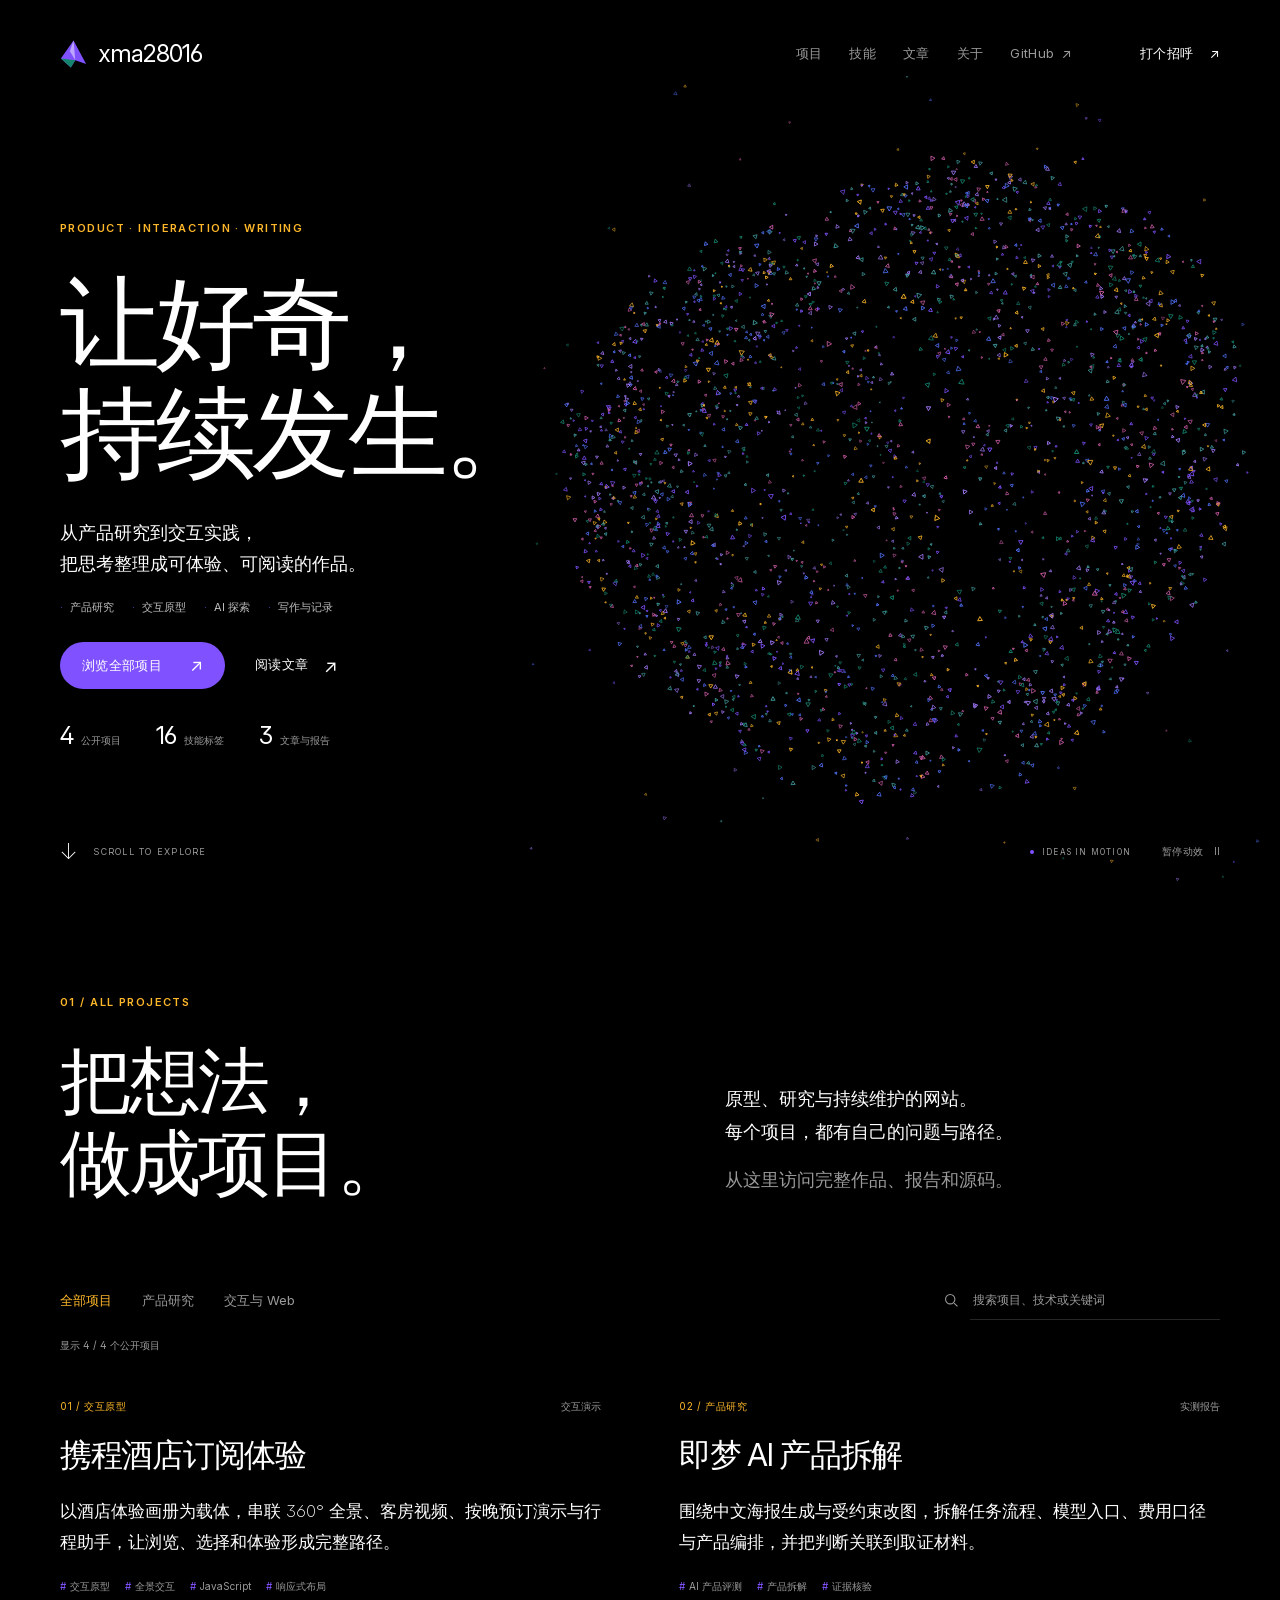
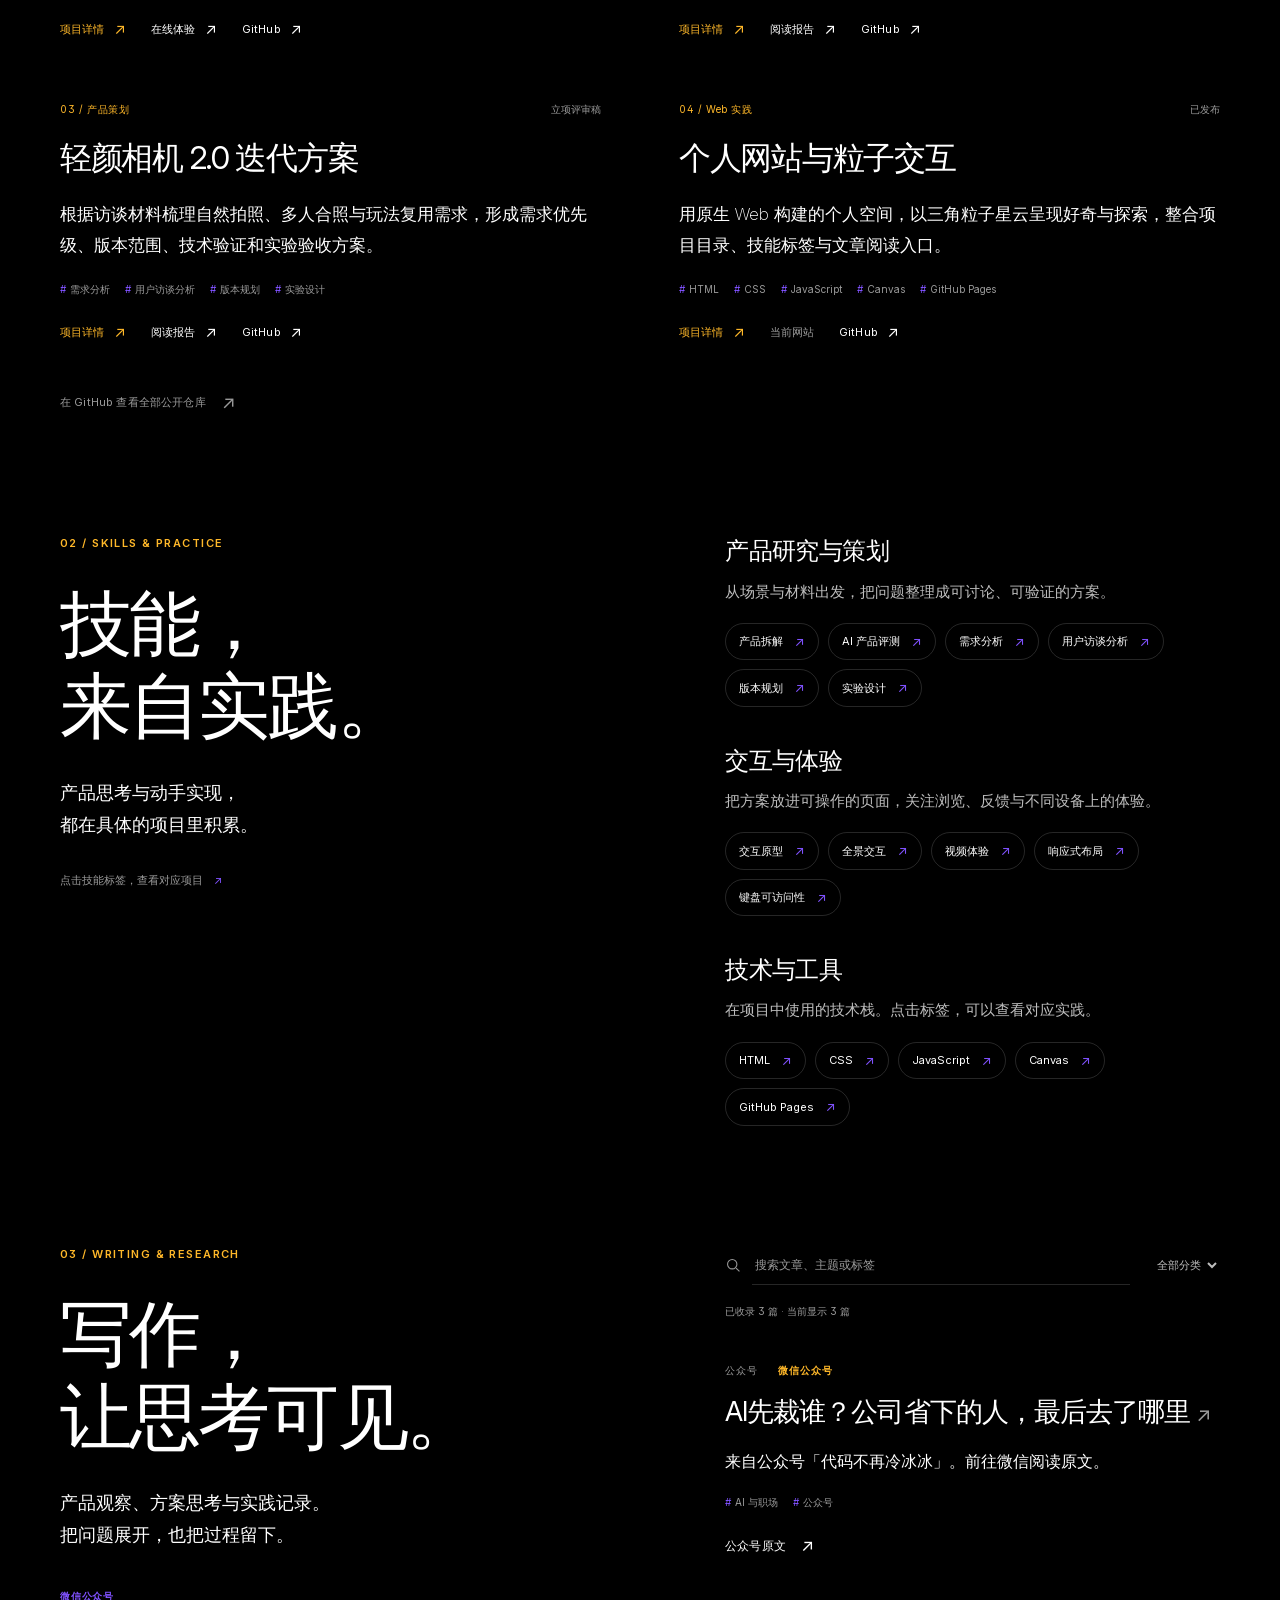
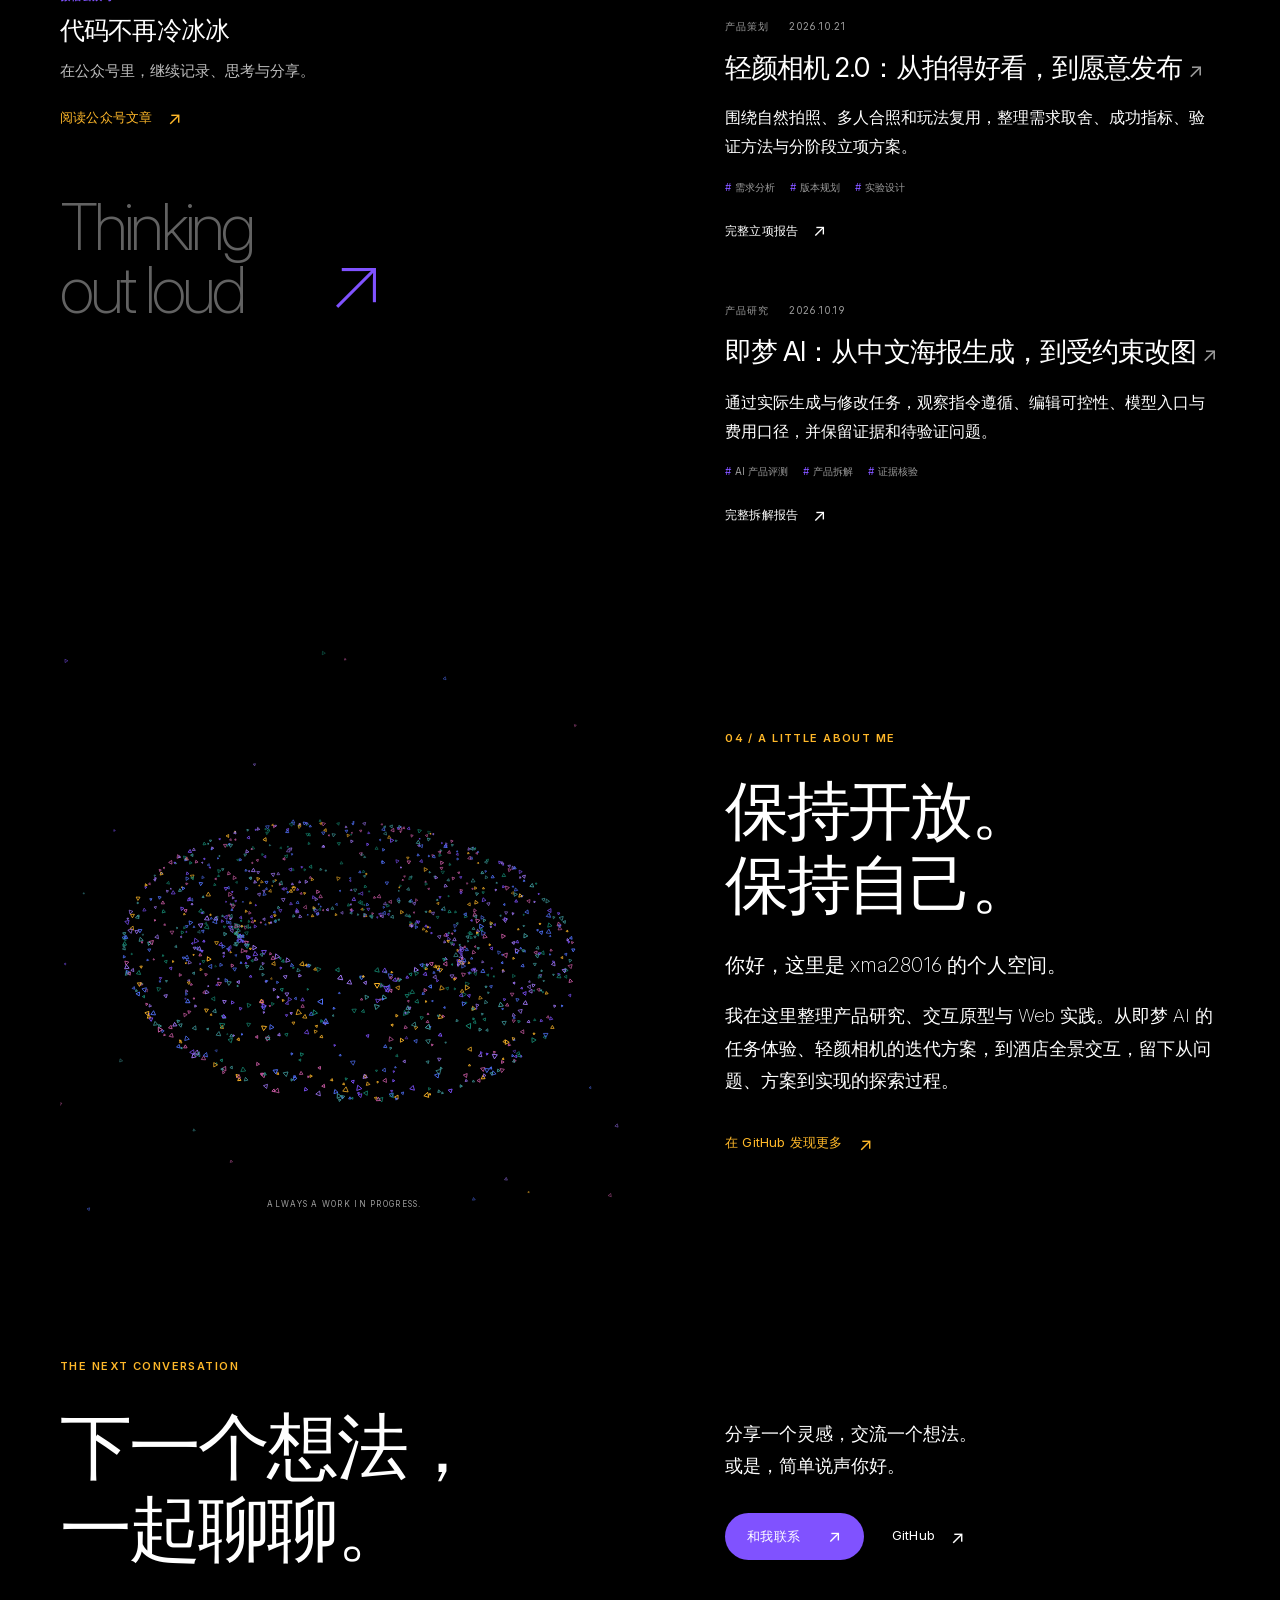
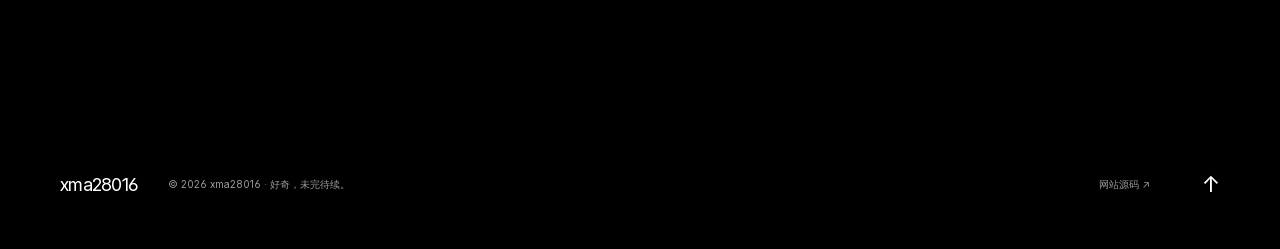
==== commit 6704c02a: "Show public projects, practice skills, and writing archive" ====
--- a/index.html
+++ b/index.html
@@ -4,8 +4,8 @@
   <meta charset="UTF-8">
   <meta name="viewport" content="width=device-width, initial-scale=1.0">
   <meta name="theme-color" content="#000000">
-  <meta name="description" content="我的个人空间。用创作回应好奇，用文字留下思考。">
-  <title>我的小站 — 好奇，未完待续</title>
+  <meta name="description" content="xma28016 的产品研究、交互原型、Web 项目、技能标签与文章归档。">
+  <title>xma28016 — 项目、技能与写作</title>
   <link rel="icon" type="image/svg+xml" href="assets/favicon.svg">
   <link rel="preload" href="assets/fonts/InterVariable.woff2" as="font" type="font/woff2" crossorigin>
   <link rel="stylesheet" href="styles.css">
@@ -16,32 +16,36 @@
 <body>
   <a class="skip-link" href="#main">跳至正文</a>
   <header class="header container">
-    <a class="brand" href="#home" aria-label="我的小站，回到首页"><svg viewBox="0 0 30 32" aria-hidden="true"><path fill="#8052ff" d="M15 1 29 27 17 23 12 31 1 21Z"/><path fill="#15846e" d="m1 21 16 2-5 8Z"/><path fill="#bca4ff" d="m15 1 2 22-6-10Z"/></svg><span data-site-name>我的小站</span></a>
-    <nav aria-label="主导航"><a class="nav-link" href="#works">作品</a><a class="nav-link" href="#notes">随笔</a><a class="nav-link" href="#about">关于</a><a class="github-link" href="https://github.com/xma28016-gif" target="_blank" rel="noopener noreferrer">GitHub <span aria-hidden="true">↗</span></a></nav>
+    <a class="brand" href="#home" aria-label="我的小站，回到首页"><svg viewBox="0 0 30 32" aria-hidden="true"><path fill="#8052ff" d="M15 1 29 27 17 23 12 31 1 21Z"/><path fill="#15846e" d="m1 21 16 2-5 8Z"/><path fill="#bca4ff" d="m15 1 2 22-6-10Z"/></svg><span data-site-name>xma28016</span></a>
+    <nav aria-label="主导航"><a class="nav-link" href="#works">项目</a><a class="nav-link" href="#skills">技能</a><a class="nav-link" href="#notes">文章</a><a class="nav-link" href="#about">关于</a><a class="github-link" href="https://github.com/xma28016-gif" target="_blank" rel="noopener noreferrer">GitHub <span aria-hidden="true">↗</span></a></nav>
     <a class="header-contact" href="#contact">打个招呼 <span aria-hidden="true">↗</span></a>
   </header>
   <main id="main">
     <section id="home" class="hero container">
       <div class="hero-copy">
-        <p class="eyebrow">A SPACE FOR THE CURIOUS</p>
+        <p class="eyebrow">PRODUCT · INTERACTION · WRITING</p>
         <h1>让好奇，<br>持续发生。</h1>
-        <p class="hero-description">用创作回应好奇，用文字留下思考。<br>欢迎走进我的小小宇宙。</p>
-        <div class="hero-actions"><a class="button primary" href="#works">探索我的作品 <span aria-hidden="true">↗</span></a><a class="ghost-link" href="#about">认识一下 <span aria-hidden="true">↗</span></a></div>
+        <p class="hero-description">从产品研究到交互实践，<br>把思考整理成可体验、可阅读的作品。</p><div id="profile-tags" class="profile-tags" aria-label="个人标签"></div>
+        <div class="hero-actions"><a class="button primary" href="#works">浏览全部项目 <span aria-hidden="true">↗</span></a><a class="ghost-link" href="#notes">阅读文章 <span aria-hidden="true">↗</span></a></div>
+        <div class="profile-counts"><a href="#works"><strong data-count="projects">4</strong><span>公开项目</span></a><a href="#skills"><strong data-count="skills">16</strong><span>技能标签</span></a><a href="#notes"><strong data-count="articles">3</strong><span>文章与报告</span></a></div>
       </div>
       <div class="hero-constellation"><canvas id="hero-particles" aria-label="由彩色三角粒子构成、缓慢转动的双叶星云">彩色粒子星云</canvas></div>
       <div class="hero-bottom"><a class="scroll-cue" href="#works"><span aria-hidden="true">↓</span> SCROLL TO EXPLORE</a><div class="particle-caption"><span class="live-dot" aria-hidden="true"></span><span>IDEAS IN MOTION</span><button type="button" id="animation-toggle" aria-label="暂停粒子动画" aria-pressed="false" hidden>暂停动效 <span aria-hidden="true">Ⅱ</span></button></div></div>
     </section>
     <section id="works" class="work-section container section-space">
-      <div class="section-intro"><div><p class="eyebrow">01 / SELECTED WORK</p><h2>想法，<br>不止停留于此。</h2></div><p class="intro-copy">从一个念头开始，<br>让灵感拥有自己的形状。<br><span>这里收集创作，也记录尝试。</span></p></div>
-      <div class="work-toolbar"><div class="filters" role="group" aria-label="筛选作品"><button class="filter active" type="button" data-filter="all" aria-pressed="true">全部</button><button class="filter" type="button" data-filter="design" aria-pressed="false">设计</button><button class="filter" type="button" data-filter="experiment" aria-pressed="false">小实验</button></div><span class="example-label">示例作品 / 待替换</span></div>
-      <div id="work-stage" class="work-stage" aria-live="polite"></div>
-      <div class="work-navigation"><div id="work-dots" class="work-dots" role="group" aria-label="选择作品"></div><div class="work-arrows"><button type="button" id="work-prev" aria-label="上一个作品">←</button><span id="work-count">01 / 03</span><button type="button" id="work-next" aria-label="下一个作品">→</button></div></div>
+      <div class="section-intro"><div><p class="eyebrow">01 / ALL PROJECTS</p><h2 id="projects-heading" tabindex="-1">把想法，<br>做成项目。</h2></div><p class="intro-copy">原型、研究与持续维护的网站。<br>每个项目，都有自己的问题与路径。<br><span>从这里访问完整作品、报告和源码。</span></p></div>
+      <div class="catalog-toolbar"><div class="filters" role="group" aria-label="筛选项目"><button class="filter active" type="button" data-project-filter="all" aria-pressed="true">全部项目</button><button class="filter" type="button" data-project-filter="research" aria-pressed="false">产品研究</button><button class="filter" type="button" data-project-filter="web" aria-pressed="false">交互与 Web</button></div><label class="search-field"><svg viewBox="0 0 20 20" aria-hidden="true"><circle cx="8.5" cy="8.5" r="5.5"/><path d="m13 13 4 4"/></svg><span class="sr-only">搜索项目</span><input id="project-search" type="search" placeholder="搜索项目、技术或关键词" autocomplete="off"></label></div>
+      <div class="catalog-status"><p id="project-count" aria-live="polite"></p><button type="button" id="active-skill" class="clear-skill" hidden></button></div>
+      <div id="project-list" class="project-list"></div>
+      <p id="project-empty" class="empty-state" hidden>暂时没有匹配的项目，试试其他分类或关键词。</p>
+      <a class="ghost-link catalog-source" href="https://github.com/xma28016-gif?tab=repositories" target="_blank" rel="noopener noreferrer">在 GitHub 查看全部公开仓库 <span aria-hidden="true">↗</span></a>
     </section>
-    <section id="notes" class="notes-section container section-space"><div class="notes-heading"><p class="eyebrow">02 / NOTES & THOUGHTS</p><h2>有些想法，<br>值得留下。</h2><p class="intro-copy">把思绪写下来。<br>在字里行间，和自己聊一聊。</p><span class="notes-signature" aria-hidden="true">Thinking<br>out loud<span>↗</span></span></div><div id="note-list" class="note-list"></div></section>
-    <section id="about" class="about-section container section-space"><div class="about-visual"><canvas id="about-particles" aria-label="紫色与琥珀色三角粒子组成的环形星云">环形粒子星云</canvas><span class="visual-caption">ALWAYS A WORK IN PROGRESS.</span></div><div class="about-copy"><p class="eyebrow">03 / A LITTLE ABOUT ME</p><h2>保持开放。<br>保持自己。</h2><p id="about-greeting" class="about-greeting">你好，这里是我的个人空间。</p><p id="about-bio" class="body-copy">这个小站用来安放作品、整理思考，也收藏日常里那些容易被忽略的小事。比起急着给自己一个定义，我更想留下探索的过程。</p><a class="ghost-link accent-link" href="https://github.com/xma28016-gif" target="_blank" rel="noopener noreferrer">在 GitHub 发现更多 <span aria-hidden="true">↗</span></a></div></section>
+    <section id="skills" class="skills-section container section-space"><div class="skills-heading"><p class="eyebrow">02 / SKILLS & PRACTICE</p><h2>技能，<br>来自实践。</h2><p class="intro-copy">产品思考与动手实现，<br>都在具体的项目里积累。</p><p class="skills-hint">点击技能标签，查看对应项目 <span aria-hidden="true">↗</span></p></div><div id="skill-groups" class="skill-groups"></div></section>
+    <section id="notes" class="notes-section container section-space"><div class="notes-heading"><p class="eyebrow">03 / WRITING & RESEARCH</p><h2>写作，<br>让思考可见。</h2><p class="intro-copy">产品观察、方案思考与实践记录。<br>把问题展开，也把过程留下。</p><div id="publication" class="publication" hidden></div><span class="notes-signature" aria-hidden="true">Thinking<br>out loud<span>↗</span></span></div><div class="articles-column"><div class="article-toolbar"><label class="search-field"><svg viewBox="0 0 20 20" aria-hidden="true"><circle cx="8.5" cy="8.5" r="5.5"/><path d="m13 13 4 4"/></svg><span class="sr-only">搜索文章</span><input id="article-search" type="search" placeholder="搜索文章、主题或标签" autocomplete="off"></label><label><span class="sr-only">文章分类</span><select id="article-category" aria-label="文章分类"><option value="all">全部分类</option></select></label></div><p id="article-count" class="article-count" aria-live="polite"></p><div id="note-list" class="note-list"></div><p id="article-empty" class="empty-state" hidden>没有找到相关文章，试试其他关键词。</p></div></section>
+    <section id="about" class="about-section container section-space"><div class="about-visual"><canvas id="about-particles" aria-label="紫色与琥珀色三角粒子组成的环形星云">环形粒子星云</canvas><span class="visual-caption">ALWAYS A WORK IN PROGRESS.</span></div><div class="about-copy"><p class="eyebrow">04 / A LITTLE ABOUT ME</p><h2>保持开放。<br>保持自己。</h2><p id="about-greeting" class="about-greeting">你好，这里是 xma28016 的个人空间。</p><p id="about-bio" class="body-copy">我在这里整理产品研究、交互原型与 Web 实践，留下从问题、方案到实现的探索过程。</p><a class="ghost-link accent-link" href="https://github.com/xma28016-gif" target="_blank" rel="noopener noreferrer">在 GitHub 发现更多 <span aria-hidden="true">↗</span></a></div></section>
     <section id="contact" class="contact-section container section-space"><div><p class="eyebrow">THE NEXT CONVERSATION</p><h2>下一个想法，<br>一起聊聊。</h2></div><div class="contact-copy"><p class="body-copy">分享一个灵感，交流一个想法。<br>或是，简单说声你好。</p><div class="contact-actions"><button type="button" class="button primary" id="contact-button">和我联系 <span aria-hidden="true">↗</span></button><a class="ghost-link" href="https://github.com/xma28016-gif" target="_blank" rel="noopener noreferrer">GitHub <span aria-hidden="true">↗</span></a></div></div></section>
   </main>
-  <footer class="footer container"><a class="footer-brand" href="#home" data-site-name>我的小站</a><p>© <span id="year">2026</span> <span data-footer-name>我的小站</span> · 好奇，未完待续。</p><a href="https://github.com/xma28016-gif/xma28016-gif.github.io" target="_blank" rel="noopener noreferrer">网站源码 <span aria-hidden="true">↗</span></a><a href="#home" class="back-top" aria-label="回到顶部">↑</a></footer>
+  <footer class="footer container"><a class="footer-brand" href="#home" data-site-name>xma28016</a><p>© <span id="year">2026</span> <span data-footer-name>xma28016</span> · 好奇，未完待续。</p><a href="https://github.com/xma28016-gif/xma28016-gif.github.io" target="_blank" rel="noopener noreferrer">网站源码 <span aria-hidden="true">↗</span></a><a href="#home" class="back-top" aria-label="回到顶部">↑</a></footer>
   <dialog id="detail-dialog" aria-labelledby="dialog-title"><button class="dialog-close" type="button" aria-label="关闭详情">×</button><div id="dialog-content"></div></dialog>
 </body>
 </html>
--- a/styles.css
+++ b/styles.css
@@ -66,32 +66,13 @@
 .intro-copy, .body-copy { font-size: 18px; font-weight: 200; color: var(--white); line-height: 1.8; margin: 0; }
 .section-intro .intro-copy { padding-bottom: 7px; }
 .intro-copy span { display: inline-block; margin-top: 16px; color: var(--ash); }
-.work-toolbar { display: flex; align-items: center; justify-content: space-between; gap: 24px; margin-bottom: 20px; }
 .filters { display: flex; align-items: center; gap: 30px; }
 .filter { position: relative; border: 0; background: none; padding: 6px 0; color: var(--ash); font-size: 13px; font-weight: 400; transition: color .2s; }
 .filter:hover { color: var(--white); }
 .filter.active { color: var(--spark); }
 .example-label { color: var(--ash); font-size: 10px; font-weight: 400; letter-spacing: .07em; }
-.work-slide { display: grid; grid-template-columns: 1.15fr 1fr; gap: 96px; align-items: center; }
-.work-art { position: relative; min-height: 440px; display: flex; align-items: center; justify-content: center; overflow: hidden; }
-.work-art svg { display: block; width: 100%; height: auto; }
-.work-description { padding-block: 36px; }
-.work-category { color: var(--iris); font-size: 11px; font-weight: 600; letter-spacing: .08em; margin: 0 0 22px; }
-.work-description h3 { font-size: 42px; letter-spacing: -.04em; line-height: 1.2; margin-bottom: 24px; }
-.work-description > .body-copy { max-width: 400px; margin-bottom: 30px; }
 .accent-link { color: var(--spark); }
 .accent-link:hover { color: var(--white); }
-.work-navigation { display: flex; justify-content: space-between; align-items: center; gap: 24px; margin-top: 26px; }
-.work-dots { display: flex; gap: 13px; align-items: center; }
-.work-dots button { border: 0; background: none; padding: 10px 3px; display: inline-flex; justify-content: center; align-items: center; }
-.work-dots button:before { content: ""; display: block; width: 6px; height: 6px; border-radius: 50%; background: #555; transition: background .2s; }
-.work-dots button.active:before { background: var(--iris); }
-.work-dots button:hover:before { background: var(--white); }
-.work-arrows { display: flex; gap: 23px; align-items: center; }
-.work-arrows button { background: none; border: 0; padding: 4px 0; font-size: 24px; font-weight: 200; line-height: 1; }
-.work-arrows button:hover { color: var(--spark); }
-.work-arrows button:disabled { color: #444; cursor: default; }
-.work-arrows > span { font-size: 10px; font-weight: 400; color: var(--ash); font-variant-numeric: tabular-nums; letter-spacing: .1em; }
 .notes-section { display: grid; grid-template-columns: 1.15fr 1fr; gap: 96px; }
 .notes-heading .intro-copy { margin-top: 30px; }
 .notes-signature { display: block; color: #626262; font-size: 64px; font-weight: 200; line-height: .98; letter-spacing: -.06em; margin-top: 100px; position: relative; }
@@ -132,8 +113,6 @@
 dialog h3 { font-size: 24px; line-height: 1.3; margin: 32px 0 14px; letter-spacing: -.025em; }
 dialog p { color: var(--silver); font-size: 18px; line-height: 1.9; font-weight: 200; margin: 0 0 23px; }
 dialog .dialog-kicker { color: var(--spark); font-weight: 600; font-size: 11px; }
-dialog .work-art { min-height: 0; height: 290px; margin-bottom: 25px; }
-dialog .work-art svg { height: 100%; width: auto; max-width: 100%; }
 dialog .placeholder { font-size: 13px; color: var(--ash); margin-top: 32px; }
 .skip-link { position: fixed; top: 10px; left: 10px; background: var(--iris); color: white; border-radius: 24px; padding: 10px 20px; font-size: 14px; z-index: 30; transform: translateY(-160%); }
 .skip-link:focus-visible { transform: translateY(0); }
@@ -150,12 +129,10 @@
   .hero-constellation { right: -32px; width: 65%; }
   .hero-copy { width: 57%; }
   h1 { font-size: clamp(65px, 8vw, 84px); }
-  .section-intro, .work-slide, .notes-section, .about-section, .contact-section { gap: 60px; grid-template-columns: 1fr 1fr; }
+  .section-intro, .notes-section, .about-section, .contact-section { gap: 60px; grid-template-columns: 1fr 1fr; }
   h2 { font-size: 57px; }
   .section-space { padding-block: 90px; }
   .section-intro { margin-bottom: 60px; }
-  .work-art { min-height: 380px; }
-  .work-description h3 { font-size: 36px; }
   .about-visual { height: 490px; }
   .about-copy h2 { font-size: 52px; }
   .notes-signature { font-size: 54px; }
@@ -186,7 +163,7 @@
   #animation-toggle { margin-left: 6px; font-size: 9px; gap: 8px; }
   .section-space { padding-block: 75px; }
   .section-space + .section-space { padding-top: 36px; }
-  .section-intro, .work-slide, .notes-section, .about-section, .contact-section { grid-template-columns: 1fr; gap: 32px; }
+  .section-intro, .notes-section, .about-section, .contact-section { grid-template-columns: 1fr; gap: 32px; }
   .eyebrow { font-size: 9px; margin-bottom: 25px; }
   h2 { font-size: clamp(43px, 10.8vw, 65px); line-height: 1.2; }
   .section-intro { margin-bottom: 40px; gap: 28px; }
@@ -194,19 +171,9 @@
   .intro-copy, .body-copy { font-size: 16px; line-height: 1.85; }
   .section-intro .intro-copy { padding: 0; }
   .intro-copy span { margin-top: 12px; }
-  .work-toolbar { margin-bottom: 7px; gap: 18px; }
   .filters { gap: 24px; }
   .filter { font-size: 12px; }
   .example-label { font-size: 8px; }
-  .work-slide { gap: 9px; }
-  .work-art { min-height: 0; height: 300px; }
-  .work-description { padding: 5px 0 15px; }
-  .work-category { font-size: 10px; margin-bottom: 17px; }
-  .work-description h3 { font-size: 33px; margin-bottom: 18px; }
-  .work-description > .body-copy { margin-bottom: 20px; }
-  .work-navigation { margin-top: 18px; }
-  .work-arrows { gap: 21px; }
-  .work-arrows > span { font-size: 9px; }
   .notes-section { gap: 44px; }
   .notes-heading .intro-copy { margin-top: 25px; }
   .notes-signature { display: none; }
@@ -237,7 +204,6 @@
   dialog h3 { font-size: 22px; margin-top: 27px; }
   dialog p { font-size: 16px; line-height: 1.85; }
   dialog .dialog-kicker { font-size: 10px; }
-  dialog .work-art { height: 230px; }
   dialog .placeholder { font-size: 12px; }
 }
 @media (max-width: 360px) {
@@ -253,11 +219,146 @@
   .hero-actions { gap: 22px; }
   .hero-description { font-size: 15px; }
   .button { gap: 20px; padding-inline: 18px; }
-  .work-art { height: 270px; }
   .about-visual { margin-inline: -20px; height: 320px; }
-  .work-description h3 { font-size: 30px; }
 }
 @media (prefers-reduced-motion: reduce) {
   html { scroll-behavior: auto; }
   *, *:before, *:after { animation: none !important; transition: none !important; }
 }
+
+/* Public projects, practice-backed skills, and writing archive. */
+.hero { min-height: 780px; }
+.sr-only { position: absolute; width: 1px; height: 1px; padding: 0; overflow: hidden; clip-path: inset(50%); white-space: nowrap; border: 0; }
+.header nav { gap: 27px; }
+.hero-copy { padding-bottom: 32px; }
+.hero-description { margin-bottom: 20px; }
+.profile-tags { display: flex; flex-wrap: wrap; gap: 8px 18px; margin: 0 0 26px; color: var(--silver); font-size: 11px; font-weight: 400; }
+.profile-tags span:before { content: '·'; color: var(--iris); margin-right: 7px; }
+.profile-counts { display: flex; align-items: baseline; gap: 35px; margin-top: 29px; }
+.profile-counts a { display: flex; align-items: baseline; gap: 8px; }
+.profile-counts strong { font-size: 24px; font-weight: 400; letter-spacing: -.04em; }
+.profile-counts span { font-size: 10px; font-weight: 400; color: var(--ash); }
+.profile-counts a:hover span { color: var(--spark); }
+.catalog-toolbar { display: flex; justify-content: space-between; align-items: center; gap: 24px; }
+.search-field { display: flex; align-items: center; gap: 10px; min-width: 0; color: var(--ash); }
+.search-field svg { width: 17px; height: 17px; fill: none; stroke: currentColor; stroke-width: 1.25; flex-shrink: 0; }
+.search-field input { border: 0; border-bottom: 1px solid #ffffff26; border-radius: 0; color: var(--white); background: transparent; padding: 10px 3px; width: 250px; max-width: 100%; font: 400 12px var(--font); line-height: 1.5; }
+.search-field input:focus { outline: none; border-bottom-color: var(--iris); }
+.search-field input::placeholder { color: var(--ash); }
+.search-field input:focus-visible { outline: 2px solid var(--iris); outline-offset: 5px; }
+.catalog-status { display: flex; align-items: center; flex-wrap: wrap; gap: 10px 22px; margin: 18px 0 46px; }
+.catalog-status p, .article-count { font-size: 10px; font-weight: 400; color: var(--ash); margin: 0; }
+.clear-skill { background: none; border: 0; padding: 4px 0; font-size: 11px; color: var(--spark); font-weight: 400; }
+.project-list { display: grid; grid-template-columns: repeat(2, minmax(0, 1fr)); gap: 62px 78px; }
+.project-item { display: flex; flex-direction: column; align-items: flex-start; min-width: 0; }
+.project-meta { display: flex; flex-wrap: wrap; gap: 10px 23px; justify-content: space-between; width: 100%; margin: 0 0 20px; font-size: 10px; font-weight: 400; color: var(--ash); }
+.project-meta span:first-child { color: var(--spark); letter-spacing: .06em; }
+.project-item h3 { font-size: clamp(25px, 2.5vw, 33px); line-height: 1.3; letter-spacing: -.04em; margin: 0 0 20px; text-wrap: balance; }
+.project-description { color: var(--white); font-size: 17px; line-height: 1.85; font-weight: 200; margin: 0 0 20px; }
+.content-tags { display: flex; flex-wrap: wrap; gap: 8px 15px; list-style: none; padding: 0; margin: 0 0 24px; }
+.content-tags li { color: var(--ash); font-size: 10px; font-weight: 400; line-height: 1.5; }
+.content-tags li:before { content: '#'; color: var(--iris); margin-right: 4px; }
+.project-links { display: flex; flex-wrap: wrap; align-items: center; gap: 16px 25px; margin-top: auto; }
+.project-links .ghost-link { font-size: 11px; gap: 9px; }
+.project-links .ghost-link span { font-size: 15px; }
+.current-site { font-size: 11px; color: var(--ash); font-weight: 400; }
+.catalog-source { margin-top: 45px; color: var(--ash); font-size: 11px; }
+.empty-state { color: var(--silver); font-size: 16px; margin: 28px 0 35px; font-weight: 200; }
+.skills-section { display: grid; grid-template-columns: 1.15fr 1fr; gap: 96px; }
+.skills-heading .intro-copy { margin-top: 30px; }
+.skills-hint { font-size: 11px; font-weight: 400; line-height: 1.7; color: var(--ash); margin: 30px 0 0; }
+.skills-hint span { color: var(--iris); margin-left: 8px; }
+.skill-groups { display: flex; flex-direction: column; gap: 38px; }
+.skill-group h3 { font-size: 24px; line-height: 1.3; letter-spacing: -.025em; margin: 0 0 12px; }
+.skill-group > p { font-size: 15px; color: var(--silver); font-weight: 200; line-height: 1.75; margin: 0 0 18px; }
+.skill-tags { display: flex; flex-wrap: wrap; gap: 9px; }
+.skill-tag { display: inline-flex; align-items: center; gap: 12px; border: 1px solid #ffffff26; background: transparent; padding: 8px 13px; border-radius: 24px; color: var(--white); font-size: 11px; font-weight: 400; transition: color .2s, border-color .2s; }
+.skill-tag span { color: var(--iris); font-size: 13px; }
+.skill-tag:hover, .skill-tag[aria-pressed="true"] { color: var(--spark); border-color: var(--iris); }
+.publication { margin-top: 37px; }
+.publication-label { color: var(--iris); font-size: 10px; letter-spacing: .08em; font-weight: 600; margin: 0 0 10px; }
+.publication h3 { font-size: 25px; line-height: 1.3; letter-spacing: -.035em; margin: 0 0 12px; }
+.publication > p:not(.publication-label) { color: var(--silver); font-size: 15px; line-height: 1.7; margin: 0 0 18px; }
+.notes-signature { margin-top: 65px; }
+.article-toolbar { display: flex; align-items: center; justify-content: space-between; gap: 20px; margin-bottom: 19px; }
+.article-toolbar .search-field { flex: 1; }
+.article-toolbar input { width: 100%; }
+.article-toolbar select { max-width: 120px; background: var(--void); border: 0; border-radius: 0; color: var(--silver); font: 400 11px var(--font); padding: 10px 3px; }
+.article-toolbar select:focus-visible { outline: 2px solid var(--iris); outline-offset: 4px; }
+.article-count { margin: 0 0 38px; }
+.article-title { display: inline; color: var(--white); }
+.article-title span { font-size: 20px; display: inline; color: var(--ash); white-space: nowrap; }
+.article-title:hover { color: var(--spark); }
+.note-meta { flex-wrap: wrap; font-size: 10px; gap: 10px 20px; }
+.note-meta time { color: var(--ash); font-weight: 400; letter-spacing: .04em; }
+.note-excerpt { color: var(--white); }
+.note-item .content-tags { margin-bottom: 20px; }
+.dialog-links { display: flex; align-items: center; flex-wrap: wrap; gap: 22px; margin-top: 35px; }
+dialog .content-tags { margin-bottom: 28px; }
+@media (max-width: 1050px) {
+  .header nav { gap: 22px; }
+  .header-contact { margin-left: 0; }
+  .project-list { gap: 50px; }
+  .skills-section { grid-template-columns: 1fr 1fr; gap: 60px; }
+  .profile-counts { gap: 24px; }
+  .profile-counts a { gap: 6px; }
+}
+@media (max-width: 700px) {
+  .header nav { gap: 18px; }
+  .header .brand { font-size: 19px; gap: 7px; }
+  .header .brand svg { width: 20px; }
+  .header nav a { font-size: 11px; }
+  .header .github-link { display: none; }
+  .hero { min-height: 0; height: auto; }
+  .hero-copy { padding-bottom: 0; }
+  .hero-description { margin-bottom: 17px; font-size: 16px; }
+  .profile-tags { gap: 6px 15px; margin-bottom: 25px; font-size: 10px; }
+  .profile-counts { margin-top: 25px; gap: 25px; }
+  .profile-counts strong { font-size: 22px; }
+  .profile-counts a { gap: 6px; }
+  .profile-counts span { font-size: 9px; }
+  .hero-constellation { margin-top: 2px; }
+  .catalog-toolbar { flex-direction: column; align-items: stretch; gap: 20px; }
+  .catalog-toolbar .search-field input { width: 100%; }
+  .catalog-toolbar .filters { gap: 25px; }
+  .catalog-status { gap: 9px 16px; margin: 18px 0 34px; }
+  .project-list { grid-template-columns: 1fr; gap: 43px; }
+  .project-meta { margin-bottom: 17px; font-size: 9px; gap: 10px; }
+  .project-item h3 { font-size: 28px; margin-bottom: 17px; }
+  .project-description { font-size: 16px; line-height: 1.8; margin-bottom: 18px; }
+  .content-tags { gap: 7px 13px; margin-bottom: 20px; }
+  .content-tags li { font-size: 9px; }
+  .project-links { gap: 20px; }
+  .project-links .ghost-link { font-size: 11px; }
+  .catalog-source { margin-top: 35px; font-size: 10px; }
+  .skills-section { grid-template-columns: 1fr; gap: 37px; }
+  .skills-heading .intro-copy { margin-top: 25px; }
+  .skills-hint { font-size: 10px; margin-top: 21px; }
+  .skill-groups { gap: 29px; }
+  .skill-group h3 { font-size: 23px; }
+  .skill-group > p { font-size: 15px; }
+  .skill-tag { padding: 8px 12px; font-size: 11px; }
+  .publication { margin-top: 28px; }
+  .publication h3 { font-size: 24px; }
+  .article-toolbar { gap: 15px; }
+  .article-toolbar select { font-size: 10px; max-width: 95px; }
+  .search-field input { font-size: 11px; }
+  .article-count { font-size: 9px; margin-bottom: 30px; }
+  .note-item h3 { font-size: 24px; }
+  .article-title span { font-size: 18px; }
+  .dialog-links { gap: 18px; }
+}
+@media (max-width: 360px) {
+  .header nav { gap: 12px; }
+  .header .brand { font-size: 18px; gap: 6px; }
+  .header { gap: 11px; }
+  .profile-counts { gap: 18px; }
+  .profile-counts strong { font-size: 20px; }
+  .profile-counts span { font-size: 8px; }
+  .profile-counts a { gap: 5px; }
+  .project-item h3 { font-size: 26px; }
+  .project-links { gap: 16px; }
+  .catalog-toolbar .filters { gap: 20px; }
+  .article-toolbar { gap: 10px; }
+  .article-toolbar select { max-width: 85px; font-size: 10px; }
+}
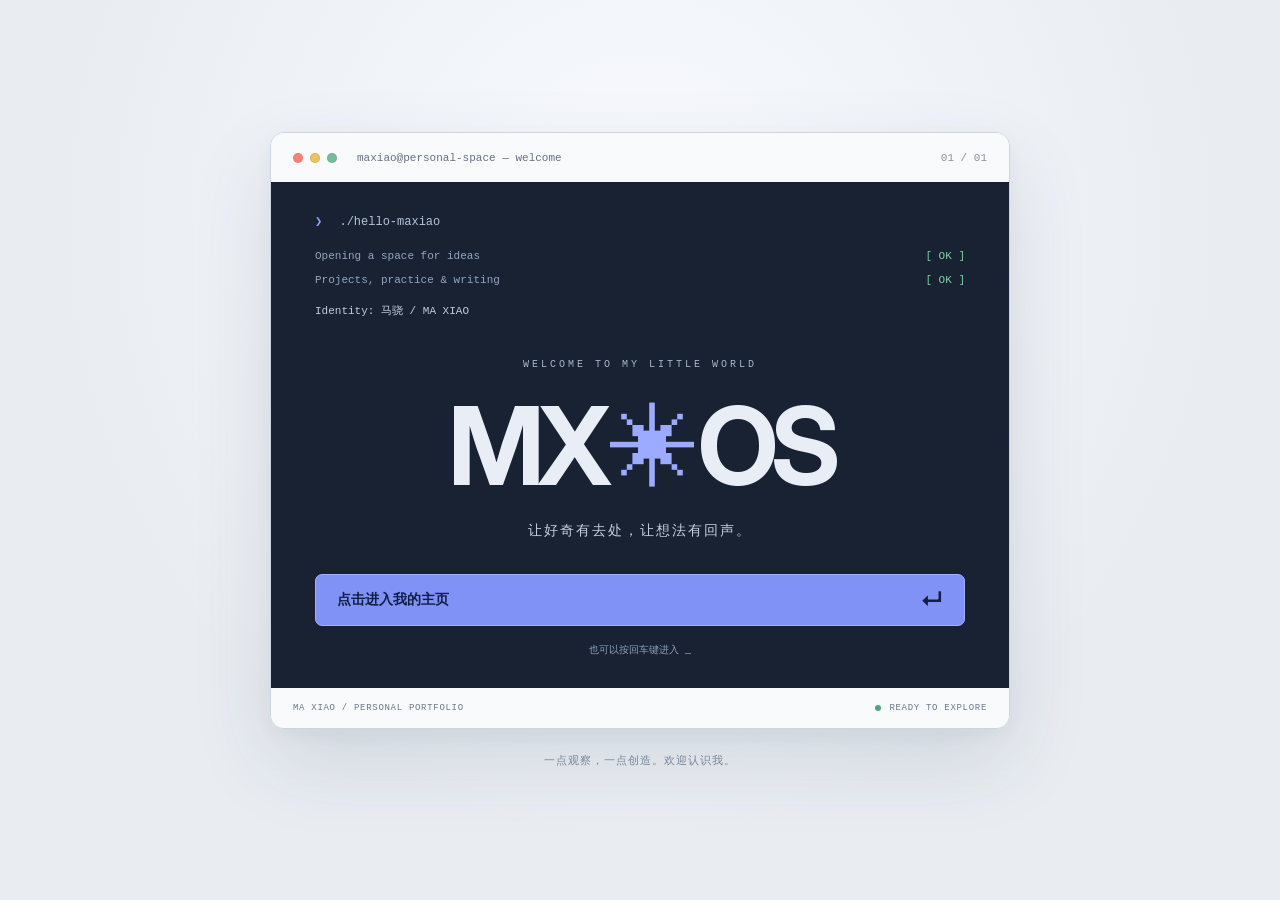
==== commit 9caed242: "Redesign Maxiao portfolio with desktop workspace and welcome screen" ====
--- a/index.html
+++ b/index.html
@@ -2,50 +2,27 @@
 <html lang="zh-CN">
 <head>
   <meta charset="UTF-8">
-  <meta name="viewport" content="width=device-width, initial-scale=1.0">
-  <meta name="theme-color" content="#000000">
-  <meta name="description" content="xma28016 的产品研究、交互原型、Web 项目、技能标签与文章归档。">
-  <title>xma28016 — 项目、技能与写作</title>
-  <link rel="icon" type="image/svg+xml" href="assets/favicon.svg">
+  <meta name="viewport" content="width=device-width,initial-scale=1.0">
+  <meta name="theme-color" content="#e9edf4">
+  <meta name="description" content="马骁的个人空间。产品研究、交互实践与写作，从这里开始探索。">
+  <title>欢迎来到马骁的个人空间 · MX OS</title>
+  <link rel="icon" href="assets/favicon.svg" type="image/svg+xml">
   <link rel="preload" href="assets/fonts/InterVariable.woff2" as="font" type="font/woff2" crossorigin>
   <link rel="stylesheet" href="styles.css">
-  <script src="content.js" defer></script>
-  <script src="app.js" defer></script>
-  <script src="particles.js" defer></script>
+  <script src="welcome.js" defer></script>
 </head>
-<body>
-  <a class="skip-link" href="#main">跳至正文</a>
-  <header class="header container">
-    <a class="brand" href="#home" aria-label="我的小站，回到首页"><svg viewBox="0 0 30 32" aria-hidden="true"><path fill="#8052ff" d="M15 1 29 27 17 23 12 31 1 21Z"/><path fill="#15846e" d="m1 21 16 2-5 8Z"/><path fill="#bca4ff" d="m15 1 2 22-6-10Z"/></svg><span data-site-name>xma28016</span></a>
-    <nav aria-label="主导航"><a class="nav-link" href="#works">项目</a><a class="nav-link" href="#skills">技能</a><a class="nav-link" href="#notes">文章</a><a class="nav-link" href="#about">关于</a><a class="github-link" href="https://github.com/xma28016-gif" target="_blank" rel="noopener noreferrer">GitHub <span aria-hidden="true">↗</span></a></nav>
-    <a class="header-contact" href="#contact">打个招呼 <span aria-hidden="true">↗</span></a>
-  </header>
-  <main id="main">
-    <section id="home" class="hero container">
-      <div class="hero-copy">
-        <p class="eyebrow">PRODUCT · INTERACTION · WRITING</p>
-        <h1>让好奇，<br>持续发生。</h1>
-        <p class="hero-description">从产品研究到交互实践，<br>把思考整理成可体验、可阅读的作品。</p><div id="profile-tags" class="profile-tags" aria-label="个人标签"></div>
-        <div class="hero-actions"><a class="button primary" href="#works">浏览全部项目 <span aria-hidden="true">↗</span></a><a class="ghost-link" href="#notes">阅读文章 <span aria-hidden="true">↗</span></a></div>
-        <div class="profile-counts"><a href="#works"><strong data-count="projects">4</strong><span>公开项目</span></a><a href="#skills"><strong data-count="skills">16</strong><span>技能标签</span></a><a href="#notes"><strong data-count="articles">3</strong><span>文章与报告</span></a></div>
-      </div>
-      <div class="hero-constellation"><canvas id="hero-particles" aria-label="由彩色三角粒子构成、缓慢转动的双叶星云">彩色粒子星云</canvas></div>
-      <div class="hero-bottom"><a class="scroll-cue" href="#works"><span aria-hidden="true">↓</span> SCROLL TO EXPLORE</a><div class="particle-caption"><span class="live-dot" aria-hidden="true"></span><span>IDEAS IN MOTION</span><button type="button" id="animation-toggle" aria-label="暂停粒子动画" aria-pressed="false" hidden>暂停动效 <span aria-hidden="true">Ⅱ</span></button></div></div>
-    </section>
-    <section id="works" class="work-section container section-space">
-      <div class="section-intro"><div><p class="eyebrow">01 / ALL PROJECTS</p><h2 id="projects-heading" tabindex="-1">把想法，<br>做成项目。</h2></div><p class="intro-copy">原型、研究与持续维护的网站。<br>每个项目，都有自己的问题与路径。<br><span>从这里访问完整作品、报告和源码。</span></p></div>
-      <div class="catalog-toolbar"><div class="filters" role="group" aria-label="筛选项目"><button class="filter active" type="button" data-project-filter="all" aria-pressed="true">全部项目</button><button class="filter" type="button" data-project-filter="research" aria-pressed="false">产品研究</button><button class="filter" type="button" data-project-filter="web" aria-pressed="false">交互与 Web</button></div><label class="search-field"><svg viewBox="0 0 20 20" aria-hidden="true"><circle cx="8.5" cy="8.5" r="5.5"/><path d="m13 13 4 4"/></svg><span class="sr-only">搜索项目</span><input id="project-search" type="search" placeholder="搜索项目、技术或关键词" autocomplete="off"></label></div>
-      <div class="catalog-status"><p id="project-count" aria-live="polite"></p><button type="button" id="active-skill" class="clear-skill" hidden></button></div>
-      <div id="project-list" class="project-list"></div>
-      <p id="project-empty" class="empty-state" hidden>暂时没有匹配的项目，试试其他分类或关键词。</p>
-      <a class="ghost-link catalog-source" href="https://github.com/xma28016-gif?tab=repositories" target="_blank" rel="noopener noreferrer">在 GitHub 查看全部公开仓库 <span aria-hidden="true">↗</span></a>
-    </section>
-    <section id="skills" class="skills-section container section-space"><div class="skills-heading"><p class="eyebrow">02 / SKILLS & PRACTICE</p><h2>技能，<br>来自实践。</h2><p class="intro-copy">产品思考与动手实现，<br>都在具体的项目里积累。</p><p class="skills-hint">点击技能标签，查看对应项目 <span aria-hidden="true">↗</span></p></div><div id="skill-groups" class="skill-groups"></div></section>
-    <section id="notes" class="notes-section container section-space"><div class="notes-heading"><p class="eyebrow">03 / WRITING & RESEARCH</p><h2>写作，<br>让思考可见。</h2><p class="intro-copy">产品观察、方案思考与实践记录。<br>把问题展开，也把过程留下。</p><div id="publication" class="publication" hidden></div><span class="notes-signature" aria-hidden="true">Thinking<br>out loud<span>↗</span></span></div><div class="articles-column"><div class="article-toolbar"><label class="search-field"><svg viewBox="0 0 20 20" aria-hidden="true"><circle cx="8.5" cy="8.5" r="5.5"/><path d="m13 13 4 4"/></svg><span class="sr-only">搜索文章</span><input id="article-search" type="search" placeholder="搜索文章、主题或标签" autocomplete="off"></label><label><span class="sr-only">文章分类</span><select id="article-category" aria-label="文章分类"><option value="all">全部分类</option></select></label></div><p id="article-count" class="article-count" aria-live="polite"></p><div id="note-list" class="note-list"></div><p id="article-empty" class="empty-state" hidden>没有找到相关文章，试试其他关键词。</p></div></section>
-    <section id="about" class="about-section container section-space"><div class="about-visual"><canvas id="about-particles" aria-label="紫色与琥珀色三角粒子组成的环形星云">环形粒子星云</canvas><span class="visual-caption">ALWAYS A WORK IN PROGRESS.</span></div><div class="about-copy"><p class="eyebrow">04 / A LITTLE ABOUT ME</p><h2>保持开放。<br>保持自己。</h2><p id="about-greeting" class="about-greeting">你好，这里是 xma28016 的个人空间。</p><p id="about-bio" class="body-copy">我在这里整理产品研究、交互原型与 Web 实践，留下从问题、方案到实现的探索过程。</p><a class="ghost-link accent-link" href="https://github.com/xma28016-gif" target="_blank" rel="noopener noreferrer">在 GitHub 发现更多 <span aria-hidden="true">↗</span></a></div></section>
-    <section id="contact" class="contact-section container section-space"><div><p class="eyebrow">THE NEXT CONVERSATION</p><h2>下一个想法，<br>一起聊聊。</h2></div><div class="contact-copy"><p class="body-copy">分享一个灵感，交流一个想法。<br>或是，简单说声你好。</p><div class="contact-actions"><button type="button" class="button primary" id="contact-button">和我联系 <span aria-hidden="true">↗</span></button><a class="ghost-link" href="https://github.com/xma28016-gif" target="_blank" rel="noopener noreferrer">GitHub <span aria-hidden="true">↗</span></a></div></div></section>
+<body class="welcome-page">
+  <main class="welcome-window" aria-labelledby="welcome-title">
+    <div class="welcome-titlebar"><span class="window-dots" aria-hidden="true"><i></i><i></i><i></i></span><span>maxiao@personal-space — welcome</span><span class="welcome-version">01 / 01</span></div>
+    <div class="welcome-body">
+      <p class="terminal-command"><span>❯</span> ./hello-maxiao</p>
+      <div class="boot-lines" aria-label="欢迎信息"><p><span>Opening a space for ideas</span><b>[ OK ]</b></p><p><span>Projects, practice & writing</span><b>[ OK ]</b></p><p class="boot-identity">Identity: 马骁 / MA XIAO</p></div>
+      <div class="welcome-heading"><p>WELCOME TO MY LITTLE WORLD</p><h1 id="welcome-title">MX<span aria-hidden="true">✳</span>OS</h1><p class="welcome-tagline">让好奇有去处，让想法有回声。</p></div>
+      <a href="home.html#about" class="welcome-enter" id="enter-site"><span>点击进入我的主页</span><span aria-hidden="true">↵</span></a>
+      <p class="welcome-hint">也可以按回车键进入 <span aria-hidden="true">_</span></p>
+    </div>
+    <div class="welcome-footer"><span>MA XIAO / PERSONAL PORTFOLIO</span><span><i aria-hidden="true"></i> READY TO EXPLORE</span></div>
   </main>
-  <footer class="footer container"><a class="footer-brand" href="#home" data-site-name>xma28016</a><p>© <span id="year">2026</span> <span data-footer-name>xma28016</span> · 好奇，未完待续。</p><a href="https://github.com/xma28016-gif/xma28016-gif.github.io" target="_blank" rel="noopener noreferrer">网站源码 <span aria-hidden="true">↗</span></a><a href="#home" class="back-top" aria-label="回到顶部">↑</a></footer>
-  <dialog id="detail-dialog" aria-labelledby="dialog-title"><button class="dialog-close" type="button" aria-label="关闭详情">×</button><div id="dialog-content"></div></dialog>
+  <p class="welcome-outside">一点观察，一点创造。欢迎认识我。</p>
 </body>
 </html>
--- a/styles.css
+++ b/styles.css
@@ -1,364 +1,22 @@
-@font-face {
-  font-family: Inter;
-  src: url("assets/fonts/InterVariable.woff2") format("woff2");
-  font-style: normal;
-  font-weight: 100 900;
-  font-display: swap;
-}
-:root {
-  color-scheme: dark;
-  --void: #000;
-  --white: #fff;
-  --ash: #9a9a9a;
-  --silver: #bdbdbd;
-  --iris: #8052ff;
-  --spark: #ffb829;
-  --verdant: #15846e;
-  --font: Inter, "PingFang SC", "Microsoft YaHei", sans-serif;
-}
-* { box-sizing: border-box; }
-html { scroll-behavior: smooth; scroll-padding-top: 36px; }
-body { margin: 0; background: var(--void); color: var(--white); font-family: var(--font); font-size: 18px; font-weight: 200; line-height: 1.5; -webkit-font-smoothing: antialiased; font-feature-settings: "ss01" on; }
-a { color: inherit; text-decoration: none; }
-button { font: inherit; color: inherit; cursor: pointer; }
-button, a { -webkit-tap-highlight-color: transparent; }
-button:focus-visible, a:focus-visible { outline: 2px solid var(--spark); outline-offset: 7px; }
-::selection { background: var(--iris); color: var(--white); }
-.container { width: calc(100% - 120px); max-width: 1280px; margin-inline: auto; }
-.header { height: 108px; display: flex; align-items: center; justify-content: space-between; position: relative; z-index: 2; gap: 36px; }
-.brand { display: inline-flex; align-items: center; gap: 11px; font-size: 24px; font-weight: 400; letter-spacing: -.04em; white-space: nowrap; }
-.brand svg { width: 27px; height: 30px; }
-.header nav { display: flex; gap: 36px; margin-left: auto; align-items: center; }
-.header nav a, .header-contact { font-size: 13px; font-weight: 400; letter-spacing: .025em; color: var(--ash); transition: color .2s; }
-.header nav a:hover, .header nav a.active, .header-contact:hover { color: var(--white); }
-.header-contact { margin-left: 32px; color: var(--white); }
-.header-contact span { margin-left: 12px; }
-.github-link span { font-size: 13px; margin-left: 3px; }
-.hero { min-height: 690px; height: min(790px, calc(100svh - 108px)); display: flex; align-items: center; position: relative; isolation: isolate; }
-.hero-copy { width: 53%; padding-bottom: 48px; position: relative; z-index: 1; }
-.eyebrow { margin: 0 0 30px; color: var(--spark); font-size: 11px; font-weight: 600; letter-spacing: .13em; line-height: 1.5; }
-h1, h2, h3 { font-weight: 400; margin: 0; }
-h1 { font-size: clamp(70px, 7.85vw, 113px); line-height: 1.1; letter-spacing: -.04em; }
-.hero-description { font-size: 18px; line-height: 1.7; color: var(--white); font-weight: 200; margin: 30px 0 32px; }
-.hero-actions, .contact-actions { display: flex; align-items: center; gap: 30px; }
-.button { display: inline-flex; justify-content: center; align-items: center; gap: 28px; min-height: 47px; padding: 14px 22px; border: 0; border-radius: 24px; font-size: 13px; font-weight: 400; line-height: 1.3; letter-spacing: .025em; transition: background .2s; }
-.primary { background: var(--iris); color: #fff; }
-.primary:hover { background: #9168ff; }
-.button span { font-size: 17px; line-height: 1; }
-.ghost-link { display: inline-flex; align-items: center; gap: 16px; color: var(--white); background: none; border: 0; padding: 0; font-size: 13px; line-height: 1.5; font-weight: 400; letter-spacing: .015em; }
-.ghost-link:hover { color: var(--spark); }
-.ghost-link span { font-size: 18px; }
-.hero-constellation { position: absolute; right: -44px; top: -4%; width: 65%; height: 102%; z-index: 0; pointer-events: none; }
-.hero-constellation canvas { display: block; width: 100%; height: 100%; }
-.hero-bottom { position: absolute; left: 0; right: 0; bottom: 30px; display: flex; justify-content: space-between; align-items: center; gap: 24px; }
-.scroll-cue { font-size: 9px; font-weight: 400; letter-spacing: .14em; color: var(--ash); display: inline-flex; align-items: center; gap: 14px; }
-.scroll-cue > span { font-size: 22px; color: var(--white); font-weight: 200; }
-.particle-caption { display: flex; align-items: center; gap: 8px; font-size: 8px; font-weight: 400; letter-spacing: .15em; color: var(--ash); }
-.live-dot { width: 4px; height: 4px; border-radius: 50%; background: var(--iris); }
-#animation-toggle { margin-left: 23px; border: 0; padding: 8px 0; background: none; color: var(--ash); font-size: 10px; font-weight: 400; letter-spacing: .04em; display: flex; align-items: center; gap: 10px; }
-#animation-toggle:hover { color: var(--white); }
-#animation-toggle:disabled { cursor: default; }
-.section-space { padding-block: 96px; }
-.section-space + .section-space { padding-top: 24px; }
-h2 { font-size: clamp(54px, 5.6vw, 78px); letter-spacing: -.04em; line-height: 1.15; }
-.section-intro { display: grid; grid-template-columns: 1.15fr 1fr; align-items: end; gap: 96px; margin-bottom: 78px; }
-.section-intro .eyebrow { margin-bottom: 28px; }
-.intro-copy, .body-copy { font-size: 18px; font-weight: 200; color: var(--white); line-height: 1.8; margin: 0; }
-.section-intro .intro-copy { padding-bottom: 7px; }
-.intro-copy span { display: inline-block; margin-top: 16px; color: var(--ash); }
-.filters { display: flex; align-items: center; gap: 30px; }
-.filter { position: relative; border: 0; background: none; padding: 6px 0; color: var(--ash); font-size: 13px; font-weight: 400; transition: color .2s; }
-.filter:hover { color: var(--white); }
-.filter.active { color: var(--spark); }
-.example-label { color: var(--ash); font-size: 10px; font-weight: 400; letter-spacing: .07em; }
-.accent-link { color: var(--spark); }
-.accent-link:hover { color: var(--white); }
-.notes-section { display: grid; grid-template-columns: 1.15fr 1fr; gap: 96px; }
-.notes-heading .intro-copy { margin-top: 30px; }
-.notes-signature { display: block; color: #626262; font-size: 64px; font-weight: 200; line-height: .98; letter-spacing: -.06em; margin-top: 100px; position: relative; }
-.notes-signature > span { font-size: 76px; font-weight: 200; position: absolute; left: 270px; bottom: 5px; color: var(--iris); }
-.note-list { display: flex; flex-direction: column; gap: 60px; padding-top: 6px; }
-.note-meta { font-size: 10px; color: var(--spark); font-weight: 600; letter-spacing: .1em; margin: 0 0 16px; display: flex; gap: 16px; }
-.note-meta span:first-child { color: var(--ash); font-weight: 400; }
-.note-item h3 { font-size: 27px; line-height: 1.35; letter-spacing: -.035em; text-wrap: balance; margin: 0 0 17px; }
-.note-excerpt { margin: 0 0 19px; font-size: 16px; line-height: 1.8; color: var(--silver); font-weight: 200; }
-.note-read { color: var(--white); font-size: 12px; gap: 15px; }
-.note-read > span { font-size: 17px; }
-.note-read small { color: var(--ash); font-size: 10px; margin-left: 7px; font-weight: 400; }
-.about-section { display: grid; grid-template-columns: 1.15fr 1fr; gap: 96px; align-items: center; }
-.about-visual { position: relative; height: 590px; }
-.about-visual canvas { display: block; width: 100%; height: 100%; }
-.visual-caption { position: absolute; bottom: 28px; left: 0; right: 0; text-align: center; color: var(--ash); font-weight: 400; font-size: 8px; letter-spacing: .16em; }
-.about-copy .eyebrow { margin-bottom: 27px; }
-.about-copy h2 { font-size: clamp(50px, 5vw, 70px); }
-.about-greeting { font-size: 20px; font-weight: 200; margin: 30px 0 20px; }
-.about-copy .body-copy { margin-bottom: 30px; }
-.contact-section { display: grid; grid-template-columns: 1.15fr 1fr; gap: 96px; align-items: end; padding-block: 150px; }
-.contact-copy { padding-bottom: 10px; }
-.contact-copy .body-copy { margin-bottom: 30px; }
-.contact-actions { gap: 28px; }
-.footer { display: flex; align-items: center; gap: 30px; padding-block: 48px; color: var(--ash); font-size: 10px; font-weight: 400; }
-.footer-brand { font-size: 18px; font-weight: 400; color: var(--white); letter-spacing: -.04em; }
-.footer p { margin: 0; }
-.footer > a:nth-last-child(2) { margin-left: auto; }
-.footer > a:hover { color: var(--white); }
-.back-top { font-size: 22px; margin-left: 22px; color: var(--white); }
-dialog { color: var(--white); background: #000; border: 0; padding: 64px; border-radius: 24px; width: calc(100% - 48px); max-width: 760px; max-height: 88dvh; overscroll-behavior: contain; }
-dialog::backdrop { background: #000c; backdrop-filter: blur(18px); }
-body.modal-open { overflow: hidden; }
-.dialog-close { border: 0; background: none; color: var(--ash); width: 36px; height: 36px; font-size: 30px; font-weight: 200; position: sticky; float: right; top: -40px; margin: -40px -35px 0 0; z-index: 3; padding: 0; line-height: 1; }
-.dialog-close:hover { color: var(--white); }
-.dialog-kicker { color: var(--spark); font-size: 11px; font-weight: 600; letter-spacing: .08em; margin: 0 0 22px; }
-dialog h2 { font-size: 42px; line-height: 1.25; letter-spacing: -.04em; margin: 0 0 30px; }
-dialog h3 { font-size: 24px; line-height: 1.3; margin: 32px 0 14px; letter-spacing: -.025em; }
-dialog p { color: var(--silver); font-size: 18px; line-height: 1.9; font-weight: 200; margin: 0 0 23px; }
-dialog .dialog-kicker { color: var(--spark); font-weight: 600; font-size: 11px; }
-dialog .placeholder { font-size: 13px; color: var(--ash); margin-top: 32px; }
-.skip-link { position: fixed; top: 10px; left: 10px; background: var(--iris); color: white; border-radius: 24px; padding: 10px 20px; font-size: 14px; z-index: 30; transform: translateY(-160%); }
-.skip-link:focus-visible { transform: translateY(0); }
-[hidden] { display: none !important; }
-@media (min-width: 1600px) {
-  .hero { height: 790px; }
-  .hero-constellation { right: -80px; width: 68%; }
-}
-@media (max-width: 1050px) {
-  .container { width: calc(100% - 80px); }
-  .header nav { gap: 26px; }
-  .header-contact { margin-left: 10px; }
-  .hero { min-height: 650px; }
-  .hero-constellation { right: -32px; width: 65%; }
-  .hero-copy { width: 57%; }
-  h1 { font-size: clamp(65px, 8vw, 84px); }
-  .section-intro, .notes-section, .about-section, .contact-section { gap: 60px; grid-template-columns: 1fr 1fr; }
-  h2 { font-size: 57px; }
-  .section-space { padding-block: 90px; }
-  .section-intro { margin-bottom: 60px; }
-  .about-visual { height: 490px; }
-  .about-copy h2 { font-size: 52px; }
-  .notes-signature { font-size: 54px; }
-  .notes-signature > span { left: 215px; font-size: 60px; }
-}
-@media (max-width: 700px) {
-  .container { width: calc(100% - 48px); }
-  .header { height: 88px; gap: 18px; }
-  .brand { font-size: 21px; gap: 8px; }
-  .brand svg { width: 22px; height: 25px; }
-  .header nav { gap: 23px; }
-  .header nav a { font-size: 12px; }
-  .github-link, .header-contact { display: none; }
-  .hero { height: auto; min-height: 0; padding-top: 46px; display: block; }
-  .hero-copy { width: 100%; padding-bottom: 0; }
-  .hero .eyebrow { font-size: 9px; letter-spacing: .13em; margin-bottom: 28px; }
-  h1 { font-size: clamp(60px, 14.8vw, 94px); line-height: 1.12; letter-spacing: -.04em; }
-  .hero-description { font-size: 16px; line-height: 1.8; margin: 26px 0 28px; }
-  .hero-actions { gap: 25px; }
-  .button { min-height: 45px; padding: 13px 19px; font-size: 12px; gap: 24px; }
-  .ghost-link { font-size: 12px; gap: 12px; }
-  .hero-constellation { position: relative; top: auto; right: auto; width: calc(100% + 48px); height: 360px; margin: -5px -24px 0; }
-  .hero-bottom { position: relative; bottom: auto; padding: 12px 0 20px; }
-  .scroll-cue { font-size: 7px; gap: 9px; letter-spacing: .1em; }
-  .scroll-cue > span { font-size: 19px; }
-  .particle-caption { gap: 5px; font-size: 7px; letter-spacing: .05em; }
-  .particle-caption > span:nth-child(2) { display: none; }
-  #animation-toggle { margin-left: 6px; font-size: 9px; gap: 8px; }
-  .section-space { padding-block: 75px; }
-  .section-space + .section-space { padding-top: 36px; }
-  .section-intro, .notes-section, .about-section, .contact-section { grid-template-columns: 1fr; gap: 32px; }
-  .eyebrow { font-size: 9px; margin-bottom: 25px; }
-  h2 { font-size: clamp(43px, 10.8vw, 65px); line-height: 1.2; }
-  .section-intro { margin-bottom: 40px; gap: 28px; }
-  .section-intro .eyebrow { margin-bottom: 25px; }
-  .intro-copy, .body-copy { font-size: 16px; line-height: 1.85; }
-  .section-intro .intro-copy { padding: 0; }
-  .intro-copy span { margin-top: 12px; }
-  .filters { gap: 24px; }
-  .filter { font-size: 12px; }
-  .example-label { font-size: 8px; }
-  .notes-section { gap: 44px; }
-  .notes-heading .intro-copy { margin-top: 25px; }
-  .notes-signature { display: none; }
-  .note-list { gap: 44px; padding: 0; }
-  .note-meta { font-size: 9px; margin-bottom: 15px; }
-  .note-item h3 { font-size: 25px; max-width: 420px; margin-bottom: 16px; }
-  .note-excerpt { font-size: 16px; line-height: 1.8; margin-bottom: 18px; }
-  .note-read { font-size: 12px; }
-  .about-section { gap: 12px; }
-  .about-copy { grid-row: 1; }
-  .about-copy h2 { font-size: clamp(43px, 11vw, 65px); }
-  .about-greeting { font-size: 18px; margin: 27px 0 17px; }
-  .about-copy .body-copy { margin-bottom: 24px; }
-  .about-visual { height: 360px; margin-inline: -24px; }
-  .visual-caption { font-size: 7px; bottom: 10px; }
-  .contact-section { gap: 28px; padding-block: 70px 90px; }
-  .contact-copy { padding: 0; }
-  .contact-copy .body-copy { margin-bottom: 27px; }
-  .contact-actions { gap: 27px; }
-  .footer { flex-wrap: wrap; gap: 20px; padding-block: 28px 36px; font-size: 9px; }
-  .footer-brand { font-size: 18px; }
-  .footer p { order: 4; flex-basis: 100%; font-size: 9px; }
-  .footer > a:nth-last-child(2) { margin-left: auto; }
-  .back-top { font-size: 20px; margin-left: 4px; }
-  dialog { padding: 54px 25px 32px; width: calc(100% - 24px); max-height: 90dvh; }
-  .dialog-close { top: -38px; margin: -38px -10px 0 0; font-size: 28px; }
-  dialog h2 { font-size: 31px; margin-bottom: 23px; }
-  dialog h3 { font-size: 22px; margin-top: 27px; }
-  dialog p { font-size: 16px; line-height: 1.85; }
-  dialog .dialog-kicker { font-size: 10px; }
-  dialog .placeholder { font-size: 12px; }
-}
-@media (max-width: 360px) {
-  .container { width: calc(100% - 40px); }
-  .header nav { gap: 19px; }
-  .brand { font-size: 19px; gap: 7px; }
-  .brand svg { width: 20px; }
-  .header { gap: 14px; }
-  .header nav a { font-size: 11px; }
-  h1 { font-size: 56px; }
-  h2 { font-size: 39px; }
-  .hero-constellation { width: calc(100% + 40px); margin-inline: -20px; height: 320px; }
-  .hero-actions { gap: 22px; }
-  .hero-description { font-size: 15px; }
-  .button { gap: 20px; padding-inline: 18px; }
-  .about-visual { margin-inline: -20px; height: 320px; }
-}
-@media (prefers-reduced-motion: reduce) {
-  html { scroll-behavior: auto; }
-  *, *:before, *:after { animation: none !important; transition: none !important; }
-}
+@font-face{font-family:Inter;src:url('assets/fonts/InterVariable.woff2') format('woff2');font-weight:100 900;font-display:swap}
+:root{--canvas:#e9edf2;--paper:#fbfcfe;--surface:#f3f6fa;--ink:#17212f;--muted:#687585;--line:#dce3eb;--blue:#5268e8;--blue-soft:#edf0ff;--mono:SFMono-Regular,Consolas,'Liberation Mono',monospace}
+*{box-sizing:border-box}html{font-size:16px}body{margin:0;color:var(--ink);font-family:Inter,-apple-system,BlinkMacSystemFont,'PingFang SC','Microsoft YaHei',sans-serif;background:var(--canvas);-webkit-font-smoothing:antialiased}a{color:inherit;text-decoration:none}button,input,select{font:inherit}button,a,input,select{-webkit-tap-highlight-color:transparent}button{cursor:pointer}button:disabled{cursor:default}button{color:inherit}a,button{touch-action:manipulation}button:focus-visible,a:focus-visible,input:focus-visible,select:focus-visible,[tabindex]:focus-visible{outline:3px solid #5268e899;outline-offset:4px}p,h1,h2,h3,figure{margin:0}img{display:block;max-width:100%}[hidden]{display:none!important}::selection{background:#dce2ff}.sr-only{position:absolute;width:1px;height:1px;padding:0;margin:-1px;overflow:hidden;clip:rect(0,0,0,0);white-space:nowrap;border:0}.window-dots{display:flex;gap:7px;flex-shrink:0}.window-dots i{height:10px;width:10px;border-radius:50%;background:#fa8076;border:1px solid #d8675d55}.window-dots i:nth-child(2){background:#edc35d;border-color:#b9943a55}.window-dots i:nth-child(3){background:#75bd9b;border-color:#509b7855}
+/* A deliberate first stop, before entering the workspace. */
+.welcome-page{min-height:100svh;display:flex;flex-direction:column;align-items:center;justify-content:center;padding:40px 24px;background:radial-gradient(ellipse at 50% 25%,#f8faff 0,transparent 65%),var(--canvas)}.welcome-window{width:min(740px,100%);overflow:hidden;border:1px solid #cdd5e1;border-radius:14px;box-shadow:0 32px 80px #23345120,0 6px 18px #2334510a}.welcome-titlebar{height:49px;background:#f8fafc;display:flex;align-items:center;gap:20px;padding:0 22px;font-family:var(--mono);font-size:11px;color:#657082}.welcome-version{margin-left:auto;color:#8993a1}.welcome-body{padding:32px 44px 31px;background:#182232;color:#e8edf6}.terminal-command{font:12px var(--mono);color:#b5c4da}.terminal-command>span{color:#90a5ff;margin-right:10px}.boot-lines{font:11px/2.2 var(--mono);color:#94a6bf;margin-top:15px}.boot-lines p{display:flex;justify-content:space-between;gap:15px}.boot-lines b{font-weight:500;color:#7ed0a9}.boot-lines .boot-identity{color:#c0ccde;margin-top:6px}.welcome-heading{padding:36px 0 34px;text-align:center}.welcome-heading>p:first-child{font:10px var(--mono);letter-spacing:3px;color:#a7b6cf}.welcome-heading h1{font-size:clamp(64px,11vw,108px);font-weight:700;letter-spacing:-8px;line-height:1.4}.welcome-heading h1 span{display:inline-block;margin:0 6px;color:#9caaff;font-weight:400;font-size:.83em;vertical-align:4px}.welcome-tagline{font-size:14px;color:#c2cede;letter-spacing:2px}.welcome-enter{min-height:52px;display:flex;align-items:center;justify-content:space-between;padding:0 21px;border:1px solid #a1b0ff;background:#8092f5;color:#111f45;border-radius:7px;font-size:14px;font-weight:650;transition:background .2s,transform .2s}.welcome-enter:hover{background:#a6b3ff;transform:translateY(-2px)}.welcome-enter>span:last-child{font-size:23px}.welcome-hint{text-align:center;font:10px var(--mono);color:#8fa1ba;margin-top:17px}.welcome-hint>span{color:#bbc7ff;animation:cursor-blink 1.2s steps(2,start) infinite}.welcome-footer{display:flex;justify-content:space-between;gap:15px;padding:15px 22px;background:#f8fafc;font:9px var(--mono);letter-spacing:.7px;color:#6a7789}.welcome-footer>span:last-child{display:flex;gap:8px;align-items:center}.welcome-footer i,.system-ready i,.availability i,.sidebar-bottom i,.status-bar i{display:inline-block;width:6px;height:6px;flex-shrink:0;border-radius:100%;background:#4ca583}.welcome-outside{margin-top:24px;color:#778598;font-size:11px;letter-spacing:1px}@keyframes cursor-blink{to{visibility:hidden}}
+/* Personal desktop. */
+.portfolio-page{padding:22px;min-width:320px;height:100svh;overflow:hidden}.desktop-window{max-width:1536px;margin:0 auto;height:100%;display:grid;grid-template-rows:57px minmax(0,1fr) 37px;background:var(--paper);border:1px solid #cdd6e1;border-radius:13px;overflow:hidden;box-shadow:0 12px 40px #3247680c}.system-bar{display:flex;gap:27px;align-items:center;padding:0 23px;border-bottom:1px solid var(--line);background:#f7f9fc}.system-brand{font-size:15px;font-weight:750;letter-spacing:-.7px;display:flex;align-items:center}.system-brand>span{color:var(--blue);margin:0 2px;font-size:18px}.system-brand small{margin-left:16px;font:9px var(--mono);letter-spacing:1px;color:#7b8796}.system-tools{margin-left:auto;display:flex;align-items:center;gap:24px;font:10px var(--mono);color:#66758b}.system-ready{display:flex;gap:7px;align-items:center}.system-tools a:hover{color:var(--blue)}.workspace{display:grid;grid-template-columns:222px minmax(0,1fr);min-height:0}.sidebar{padding:32px 18px 22px;border-right:1px solid var(--line);background:#f5f7fb;display:flex;flex-direction:column;min-height:0}.sidebar-profile{display:flex;align-items:center;gap:12px;padding:0 6px 28px}.sidebar-profile img{width:48px;height:48px;object-fit:cover;object-position:32% 84%;border-radius:12px;border:3px solid white;box-shadow:0 1px 6px #23345115}.sidebar-profile span{display:grid;gap:7px}.sidebar-profile strong{font-size:17px;letter-spacing:1px}.sidebar-profile small{font:8px var(--mono);color:#7a8695;white-space:nowrap}.sidebar-label{font:9px var(--mono);color:#8c98a6;letter-spacing:1px;padding:12px 12px 16px}.main-nav{display:grid;gap:7px}.nav-link{display:flex;gap:16px;align-items:center;font-size:12px;font-weight:550;min-height:45px;padding:0 13px;border-radius:7px;color:#5f6d7f;border:1px solid transparent;transition:background .18s,color .18s}.nav-link>span{font:10px var(--mono);color:#929dac}.nav-link b{margin-left:auto;font-size:14px;opacity:0}.nav-link:hover{background:#eaf0f8;color:#354ebd}.nav-link[aria-current=page]{background:#e8edff;color:#435bd3;border-color:#d9e1fd}.nav-link[aria-current=page]>span{color:#7a8bd8}.nav-link[aria-current=page] b{opacity:1}.sidebar-bottom{margin-top:auto;padding:30px 12px 0}.sidebar-bottom p{font:8px/1.7 var(--mono);color:#728396;display:flex;align-items:center;gap:7px}.sidebar-bottom>span{display:block;font-size:9px;color:#8a96a6;margin-top:9px;line-height:1.8}.sidebar-bottom>a{display:flex;justify-content:space-between;border-top:1px solid var(--line);padding-top:18px;margin-top:23px;font-size:10px;color:#7d8a9b}.sidebar-bottom>a:hover{color:var(--blue)}.main-content{min-width:0;overflow:auto;scrollbar-width:thin;scrollbar-color:#c8d1de transparent;overscroll-behavior:contain}.panel{padding:30px clamp(28px,3.5vw,58px) 44px;max-width:1300px;margin:0 auto;animation:panel-in .25s ease-out}.panel-heading{display:flex;justify-content:space-between;gap:16px;border-bottom:1px solid var(--line);padding-bottom:18px;margin-bottom:29px;font:9px var(--mono);letter-spacing:1.2px;color:#8a97a7}.panel-heading>span:first-child{color:#5e6f87}.about-grid{display:grid;grid-template-columns:minmax(220px,.85fr) minmax(300px,1.15fr);gap:clamp(28px,4vw,64px);align-items:center}.portrait-card{padding:10px;background:#fff;border:1px solid var(--line);border-radius:10px;box-shadow:0 7px 20px #25395906;transform:rotate(-1.5deg);transition:transform .3s}.portrait-card:hover{transform:rotate(0deg)}.portrait-frame{height:clamp(310px,31vw,445px);overflow:hidden;border-radius:6px;background:#d5e8ec;position:relative}.portrait-frame img{height:100%;width:100%;object-fit:cover;object-position:35% 85%;transform:scale(1.6);transform-origin:33% 84%}.portrait-card figcaption{display:flex;justify-content:space-between;gap:10px;padding:15px 4px 5px;font:9px var(--mono);color:#728195}.portrait-card figcaption>span:last-child{font:10px Inter,'PingFang SC',sans-serif}.availability{display:flex;align-items:center;gap:7px;font:9px var(--mono);letter-spacing:1.2px;color:#6d7b8c;margin-bottom:19px}.about-copy h1{font-size:clamp(37px,4.2vw,64px);line-height:1.24;font-weight:720;letter-spacing:-2px}.about-copy h1 span{color:var(--blue)}.role-line{font-size:12px;font-weight:550;letter-spacing:1px;margin-top:19px;color:#4d5c70}.about-lead{font-size:13px;line-height:1.9;margin-top:24px;color:#44536a}.about-detail{font-size:11px;line-height:1.95;color:#798596;margin-top:9px;max-width:470px}.profile-tags{display:flex;gap:6px;flex-wrap:wrap;margin-top:19px}.profile-tags span{font-size:9px;line-height:1.5;background:#edf1f6;border:1px solid #e2e7ef;color:#617187;border-radius:4px;padding:4px 8px}.about-buttons{display:flex;gap:10px;flex-wrap:wrap;margin-top:24px}.button{min-height:40px;display:inline-flex;align-items:center;justify-content:center;gap:20px;padding:11px 17px;border-radius:6px;border:1px solid var(--line);font-size:11px;font-weight:550;transition:background .2s,transform .2s}.button.primary{background:var(--blue);border-color:var(--blue);color:#fff;box-shadow:0 3px 7px #5268e820}.button.primary:hover{background:#4257d5;transform:translateY(-1px)}.button.secondary{background:#fff;color:#526174}.button.secondary:hover{background:var(--blue-soft)}.section-label{display:flex;align-items:flex-end;justify-content:space-between;gap:20px;margin:35px 0 17px}.section-label p{font:8px var(--mono);letter-spacing:1.6px;color:#8d99a9;margin-bottom:8px}.section-label h2{font-size:18px;font-weight:650;letter-spacing:-.5px}.section-label>span{font-size:10px;color:#8b97a6}.focus-grid{display:grid;grid-template-columns:repeat(3,minmax(0,1fr));gap:13px}.focus-card{position:relative;padding:20px;border:1px solid #dce3f3;border-radius:8px;background:#eff2fe;transition:transform .2s,border-color .2s}.focus-card:hover{transform:translateY(-4px);border-color:#adbbee}.focus-practice{background:#eef5f2;border-color:#dce9e2}.focus-write{background:#f9f2e9;border-color:#ede2d4}.focus-card>span{font:8px var(--mono);letter-spacing:1px;color:#8491ae}.focus-practice>span{color:#789a89}.focus-write>span{color:#ad9477}.focus-card h3{font-size:16px;margin-top:17px;font-weight:650}.focus-card p{font-size:10px;line-height:1.8;color:#778395;margin-top:9px}.focus-card b{display:block;font-size:10px;font-weight:500;color:#576bb1;margin-top:20px}.focus-practice b{color:#5d8270}.focus-write b{color:#a28664}.focus-card b strong{font-weight:550}.status-bar{display:flex;justify-content:space-between;align-items:center;gap:15px;padding:0 21px;border-top:1px solid var(--line);background:#f7f9fc;color:#8994a4;font:8px var(--mono);letter-spacing:.3px}.status-bar>span:first-child{display:flex;align-items:center;gap:8px}.status-bar b{font-weight:500;color:#69788d}.status-bar i{width:5px;height:5px}.status-path{color:#9ba5b2}.copyright{white-space:nowrap}.skip-link{position:fixed;top:8px;left:50%;padding:12px 20px;transform:translate(-50%,-180%);background:var(--blue);color:white;z-index:10;font-size:13px;border-radius:6px}.skip-link:focus{transform:translate(-50%,0)}
+/* Collection views share the same calm hierarchy. */
+.eyebrow{color:#8190a4;font:9px var(--mono);letter-spacing:1.4px}.collection-heading{display:flex;align-items:center;justify-content:space-between;gap:25px;margin:35px 0 30px}.collection-heading h1,.contact-hero h1{font-size:clamp(29px,3.1vw,43px);letter-spacing:-1.3px;line-height:1.4;font-weight:680;margin:17px 0 15px}.collection-heading>div:first-child>p:last-child{font-size:12px;line-height:1.9;color:#7c899a;max-width:530px}.collection-number{min-width:100px;text-align:right;border-left:1px solid var(--line);padding-left:28px}.collection-number strong{display:block;font-size:68px;line-height:1;font-weight:450;letter-spacing:-4px;color:#b5bfd4}.collection-number span{display:block;font:8px var(--mono);letter-spacing:1.2px;margin-top:10px;color:#8a97aa}.catalog-toolbar{display:flex;gap:20px;align-items:center;justify-content:space-between;border-top:1px solid var(--line);padding-top:24px}.filters{display:flex;gap:5px;flex-wrap:wrap}.filter{border:1px solid transparent;background:none;border-radius:5px;padding:9px 12px;font-size:11px;color:#798599}.filter.active{background:#edf0ff;color:#4d64ce;border-color:#e1e6fa}.filter:hover{background:#f0f3f8}.search-field{display:flex;align-items:center;gap:8px;border:1px solid var(--line);background:#fff;border-radius:6px;min-height:36px;padding:0 11px;color:#8f9bad}.search-field>span:first-child{font-size:20px;line-height:1}.search-field input{min-width:0;width:210px;max-width:100%;border:0;background:none;padding:10px 0;color:#3e4d63;font-size:10px;outline-offset:0}.search-field input::placeholder{color:#9aa4b3}.catalog-status{display:flex;align-items:center;justify-content:space-between;gap:12px;margin:16px 0;font-size:10px;color:#8a96a6;min-height:22px}.clear-skill{background:#e9edff;border:1px solid #d5ddfa;font-size:10px;border-radius:4px;padding:5px 9px;color:#5368bd}.project-list{display:grid;grid-template-columns:repeat(2,minmax(0,1fr));gap:16px}.project-item{padding:25px;background:#fff;border:1px solid var(--line);border-radius:9px;display:flex;flex-direction:column;min-width:0;transition:box-shadow .2s,border-color .2s}.project-item:hover{border-color:#b8c5e0;box-shadow:0 7px 20px #32476808}.project-meta{display:flex;align-items:center;justify-content:space-between;gap:10px;color:#8b98ab;font-size:9px}.project-meta>span:first-child{color:#6376c3;font:9px var(--mono)}.project-meta>span:last-child{padding:4px 6px;border-radius:3px;background:#f0f4f8;color:#8190a3;font-size:8px}.project-item h3{font-size:19px;font-weight:650;line-height:1.5;margin:23px 0 12px;letter-spacing:-.3px}.project-description{font-size:11px;line-height:1.9;color:#7b8799;margin-bottom:17px}.content-tags{list-style:none;display:flex;flex-wrap:wrap;gap:5px;margin:0 0 20px;padding:0}.content-tags li{font-size:8px;color:#8190a2;background:#f3f6fa;border:1px solid #e8edf3;border-radius:4px;padding:4px 6px;line-height:1.3}.project-links{display:flex;align-items:center;flex-wrap:wrap;gap:16px;border-top:1px solid #edf0f5;padding-top:17px;margin-top:auto}.ghost-link{font-size:10px;border:0;background:none;padding:0;color:#8390a2;display:inline-flex;align-items:center;gap:5px;line-height:1.6}.ghost-link:hover{color:var(--blue)}.accent-link{color:#586cc2}.current-site{font-size:9px;color:#80909e}.text-link{font-size:11px;color:#6e7da4;display:inline-flex;gap:16px;align-items:center}.catalog-source{margin:25px 0 0}.text-link:hover{color:var(--blue)}.empty-state{padding:40px 20px;border:1px dashed var(--line);text-align:center;font-size:12px;color:#7f8da0;border-radius:8px}.skill-groups{counter-reset:skills;display:grid;gap:17px}.skill-group{counter-increment:skills;position:relative;border:1px solid var(--line);padding:26px 28px 26px 73px;border-radius:9px;background:#fff}.skill-group:before{content:'0' counter(skills);position:absolute;left:25px;top:29px;color:#a9b7d7;font:13px var(--mono)}.skill-group h3{font-size:17px;font-weight:650}.skill-group p{font-size:11px;color:#8792a2;line-height:1.8;margin:10px 0 20px}.skill-tags{display:flex;gap:8px;flex-wrap:wrap}.skill-tag{display:flex;align-items:center;gap:17px;background:#f4f6fa;border:1px solid #e4e9f1;border-radius:6px;padding:9px 11px;font-size:10px;color:#65748a;transition:background .2s}.skill-tag span{color:#a2aec3}.skill-tag:hover,.skill-tag[aria-pressed=true]{background:#e9eeff;border-color:#cbd6fa;color:#5268bd}.writing-layout{display:grid;grid-template-columns:205px minmax(0,1fr);gap:24px;align-items:start}.publication{background:#eef4f1;border:1px solid #dce7e0;border-radius:9px;padding:25px 20px}.publication-label{font:9px var(--mono);color:#729381;letter-spacing:1px}.publication h3{font-size:20px;line-height:1.6;letter-spacing:.3px;margin-top:22px}.publication>p:not(.publication-label){font-size:11px;line-height:1.9;color:#82958b;margin:15px 0 35px}.publication .ghost-link{color:#608974}.articles-column{min-width:0}.article-toolbar{display:flex;gap:10px;align-items:center}.article-toolbar .search-field{flex:1}.article-toolbar input{width:100%}.article-toolbar select{padding:11px 10px;background:#fff;border:1px solid var(--line);border-radius:6px;font-size:10px;color:#78879b;max-width:130px}.article-count{font-size:9px;color:#94a0af;margin:17px 0}.note-list{display:grid;gap:13px}.note-item{padding:22px 24px;border:1px solid var(--line);background:white;border-radius:8px}.note-meta{display:flex;justify-content:space-between;gap:15px;color:#9aa6b5;font-size:9px}.note-meta>span:first-child{color:#7d8fbc}.note-item h3{font-size:17px;line-height:1.6;font-weight:600;margin:15px 0 10px}.article-title{display:inline-flex;gap:8px;align-items:baseline}.article-title>span{font-size:15px;color:#9aa9c4}.article-title:hover{color:var(--blue)}.note-excerpt{font-size:11px;line-height:1.9;color:#8995a6;margin-bottom:13px}.note-item .content-tags{margin-bottom:15px}.note-read{color:#6d80b6}.contact-hero{padding:45px 0 40px;border-bottom:1px solid var(--line)}.contact-hero h1{font-size:clamp(32px,4.5vw,64px);line-height:1.35;margin:25px 0}.contact-hero>p:not(.eyebrow){color:#8290a2;font-size:13px;line-height:1.9;margin-bottom:28px}.contact-links{display:grid;grid-template-columns:1fr 1fr;gap:18px;margin-top:28px}.contact-links a{display:grid;grid-template-columns:1fr auto;padding:26px;background:#f2f5fa;border:1px solid var(--line);border-radius:8px;gap:20px}.contact-links small{font:9px var(--mono);color:#8f9cb0;grid-column:1/-1}.contact-links strong{font-size:17px;font-weight:550}.contact-links a>span{color:#7b8fc1}.contact-links a:hover{background:#ebeffc}.noscript-note{padding:25px;font-size:13px;line-height:1.8;background:#f5f7fd}.noscript-note a{text-decoration:underline}
+dialog{color:var(--ink);background:var(--paper);width:min(680px,calc(100vw - 32px));max-height:85svh;border:1px solid #cad4e5;border-radius:13px;padding:45px;box-shadow:0 30px 100px #12243c33}dialog::backdrop{background:#1d2d4866;backdrop-filter:blur(5px)}.dialog-close{position:absolute;right:14px;top:14px;background:#eef1f7;border:1px solid var(--line);border-radius:6px;width:30px;height:30px;font-size:20px;color:#8090a5}.dialog-kicker{font:10px var(--mono);letter-spacing:1px;color:#8492aa}dialog h2{font-size:29px;line-height:1.5;margin:20px 0}dialog h3{font-size:15px;margin:25px 0 9px}dialog p:not(.dialog-kicker){font-size:12px;line-height:2;color:#77879b}.dialog-links{margin-top:30px;display:flex;align-items:center;gap:18px;flex-wrap:wrap}@keyframes panel-in{from{opacity:.4;transform:translateY(5px)}to{opacity:1;transform:translateY(0)}}
+@media(min-width:1600px){.about-grid{grid-template-columns:400px 1fr}.portrait-frame{height:450px}.panel{padding-top:35px}.about-copy h1{font-size:66px}}
+@media(max-width:1100px){.workspace{grid-template-columns:190px minmax(0,1fr)}.sidebar{padding-left:12px;padding-right:12px}.sidebar-profile{gap:8px}.sidebar-profile small{font-size:7px}.panel{padding-left:28px;padding-right:28px}.about-grid{gap:28px;grid-template-columns:minmax(200px,.9fr) 1.1fr}.about-copy h1{font-size:42px}.about-detail{font-size:10px}.portrait-frame{height:340px}.about-lead{font-size:12px}.focus-card{padding:17px 14px}.focus-card p{font-size:9px}.writing-layout{grid-template-columns:170px 1fr;gap:16px}.catalog-toolbar{align-items:flex-start;gap:12px}.search-field input{width:160px}.project-item{padding:20px}.project-links{gap:12px}.system-brand small{display:none}}
+@media(max-width:850px){.portfolio-page{padding:12px}.workspace{grid-template-columns:160px minmax(0,1fr)}.sidebar{padding:25px 10px 16px}.sidebar-profile{flex-direction:column;align-items:flex-start;padding-left:10px;gap:12px}.sidebar-profile img{width:44px;height:44px}.sidebar-profile small{font-size:7px}.nav-link{gap:12px;padding:0 11px;font-size:11px}.sidebar-bottom{padding-left:8px;padding-right:8px}.sidebar-bottom p{font-size:6px}.sidebar-bottom>span{font-size:8px}.panel{padding:25px 23px 35px}.panel-heading{font-size:8px;letter-spacing:.4px}.about-grid{gap:22px;grid-template-columns:1fr 1.1fr}.about-copy h1{font-size:34px}.portrait-frame{height:330px}.about-detail{display:none}.role-line{font-size:10px;letter-spacing:0;line-height:1.8}.about-buttons{gap:7px}.button{font-size:10px;gap:9px;padding:10px 12px}.availability{font-size:7px;letter-spacing:.5px}.about-lead{font-size:11px;margin-top:17px}.profile-tags span{font-size:8px;padding:3px 5px}.focus-grid{gap:8px}.focus-card{padding:15px 12px}.focus-card h3{font-size:14px}.focus-card>span{font-size:7px;letter-spacing:.5px}.focus-card b{font-size:9px}.section-label>span{display:none}.section-label h2{font-size:17px}.project-list{grid-template-columns:1fr}.catalog-toolbar{flex-direction:column}.catalog-toolbar>.search-field{width:100%}.catalog-toolbar input{width:100%}.writing-layout{grid-template-columns:1fr}.publication{padding:20px;display:grid;grid-template-columns:1fr 1fr;gap:10px}.publication h3{margin:0;grid-column:1;grid-row:2;font-size:17px}.publication>p:not(.publication-label){margin:0;grid-column:2;grid-row:1/3;font-size:10px}.publication .ghost-link{grid-column:1/-1;font-size:9px}.status-path{display:none}.collection-number{min-width:70px;padding-left:20px}.collection-number strong{font-size:52px}.contact-links{grid-template-columns:1fr}.skill-group{padding-left:57px}.skill-group:before{left:20px}}
+@media(max-width:600px){.portfolio-page{padding:8px;height:100svh}.desktop-window{border-radius:9px;grid-template-rows:47px minmax(0,1fr) 30px}.system-bar{padding:0 15px;gap:18px}.window-dots{gap:5px}.window-dots i{width:8px;height:8px}.system-brand{font-size:13px}.system-brand>span{font-size:16px}.system-tools{font-size:8px}.system-ready{display:none}.workspace{display:flex;flex-direction:column}.sidebar{padding:13px 12px 9px;border-right:0;border-bottom:1px solid var(--line);flex-shrink:0}.sidebar-profile{padding:0 4px 12px;flex-direction:row;align-items:center;gap:10px}.sidebar-profile img{width:34px;height:34px;border-radius:9px;border-width:2px}.sidebar-profile span{gap:4px}.sidebar-profile strong{font-size:14px}.sidebar-profile small{font-size:7px}.sidebar-label,.sidebar-bottom{display:none}.main-nav{display:flex;gap:4px;overflow-x:auto;scrollbar-width:none}.nav-link{min-height:35px;flex:1;justify-content:center;gap:6px;font-size:10px;white-space:nowrap;padding:0 9px;border-radius:5px}.nav-link>span{font-size:7px}.nav-link b{display:none}.main-content{flex:1;min-height:0}.panel{padding:21px 19px 29px}.panel-heading{font-size:7px;margin-bottom:23px;padding-bottom:14px;letter-spacing:.2px}.about-grid{display:flex;flex-direction:column;gap:28px;align-items:stretch}.portrait-card{width:100%;max-width:400px;align-self:center;transform:rotate(-1deg);padding:8px}.portrait-frame{height:290px}.portrait-frame img{transform:scale(1.75);transform-origin:32% 84%;object-position:35% 85%}.portrait-card figcaption{font-size:8px;padding:12px 4px 4px}.portrait-card figcaption>span:last-child{font-size:9px}.about-copy{padding:0 3px}.availability{font-size:8px;margin-bottom:14px}.about-copy h1{font-size:46px;letter-spacing:-1.5px}.role-line{font-size:11px;margin-top:16px}.about-lead{font-size:12px;margin-top:19px}.about-detail{display:block;font-size:11px;line-height:1.9;margin-top:8px}.profile-tags{margin-top:16px}.profile-tags span{font-size:9px;padding:4px 7px}.about-buttons{margin-top:21px;gap:9px}.button{font-size:11px;min-height:41px;padding:11px 15px;gap:13px}.section-label{margin-top:32px}.section-label h2{font-size:19px}.focus-grid{grid-template-columns:1fr}.focus-card{padding:20px;display:grid;grid-template-columns:1fr auto;gap:8px 12px}.focus-card>span{font-size:8px;grid-column:1/-1}.focus-card h3{font-size:17px;margin:4px 0 0}.focus-card p{font-size:10px;margin:0;grid-column:1/-1}.focus-card b{font-size:9px;margin:8px 0 0;grid-column:1/-1}.status-bar{padding:0 12px;font-size:7px;gap:5px}#workspace-counts{display:none}.collection-heading{margin:25px 0;gap:15px}.collection-heading h1{font-size:28px;letter-spacing:-1px}.collection-heading>div:first-child>p:last-child{font-size:11px}.eyebrow{font-size:8px;letter-spacing:.8px}.collection-number{min-width:55px;padding-left:15px}.collection-number strong{font-size:43px;letter-spacing:-2px}.collection-number span{font-size:6px;letter-spacing:0}.filter{font-size:10px;padding:8px 10px}.project-item h3{font-size:19px}.project-description{font-size:11px}.project-item{padding:22px}.content-tags li{font-size:8px}.project-links{gap:17px}.ghost-link{font-size:10px}.skill-group{padding:23px 20px 24px 52px}.skill-group:before{left:18px;top:27px;font-size:11px}.skill-group h3{font-size:16px}.skill-group p{font-size:10px}.skill-tags{gap:7px}.skill-tag{font-size:10px;padding:9px;gap:9px}.publication{grid-template-columns:1fr}.publication h3{grid-column:1;grid-row:2}.publication>p:not(.publication-label){grid-column:1;grid-row:3;margin-bottom:6px}.publication .ghost-link{grid-row:4}.note-item{padding:20px}.note-item h3{font-size:17px}.article-toolbar{gap:7px}.article-toolbar select{font-size:9px;max-width:98px;padding:11px 6px}.article-toolbar input{font-size:9px}.contact-hero{padding:25px 0 35px}.contact-hero h1{font-size:36px;letter-spacing:-1.5px}.contact-hero>p:not(.eyebrow){font-size:11px}.contact-links a{padding:23px}.contact-links strong{font-size:16px}dialog{padding:36px 25px}dialog h2{font-size:24px}.welcome-page{padding:24px 16px}.welcome-titlebar{padding:0 16px;gap:14px;font-size:8px;height:43px}.welcome-version{display:none}.welcome-body{padding:27px 24px 25px}.terminal-command{font-size:10px}.boot-lines{font-size:8px;line-height:2.5}.welcome-heading{padding:32px 0}.welcome-heading>p:first-child{font-size:7px;letter-spacing:1.8px}.welcome-heading h1{font-size:73px;letter-spacing:-5px}.welcome-tagline{font-size:10px;letter-spacing:1px}.welcome-enter{font-size:12px;min-height:48px;padding:0 16px}.welcome-hint{font-size:8px}.welcome-footer{padding:13px 14px;font-size:6px;letter-spacing:.1px}.welcome-footer>span:last-child{gap:5px}.welcome-footer i{width:4px;height:4px}.welcome-outside{font-size:9px}}
+@media(prefers-reduced-motion:reduce){*,*:before,*:after{animation:none!important;transition:none!important;scroll-behavior:auto!important}.portrait-card{transform:none}}
 
-/* Public projects, practice-backed skills, and writing archive. */
-.hero { min-height: 780px; }
-.sr-only { position: absolute; width: 1px; height: 1px; padding: 0; overflow: hidden; clip-path: inset(50%); white-space: nowrap; border: 0; }
-.header nav { gap: 27px; }
-.hero-copy { padding-bottom: 32px; }
-.hero-description { margin-bottom: 20px; }
-.profile-tags { display: flex; flex-wrap: wrap; gap: 8px 18px; margin: 0 0 26px; color: var(--silver); font-size: 11px; font-weight: 400; }
-.profile-tags span:before { content: '·'; color: var(--iris); margin-right: 7px; }
-.profile-counts { display: flex; align-items: baseline; gap: 35px; margin-top: 29px; }
-.profile-counts a { display: flex; align-items: baseline; gap: 8px; }
-.profile-counts strong { font-size: 24px; font-weight: 400; letter-spacing: -.04em; }
-.profile-counts span { font-size: 10px; font-weight: 400; color: var(--ash); }
-.profile-counts a:hover span { color: var(--spark); }
-.catalog-toolbar { display: flex; justify-content: space-between; align-items: center; gap: 24px; }
-.search-field { display: flex; align-items: center; gap: 10px; min-width: 0; color: var(--ash); }
-.search-field svg { width: 17px; height: 17px; fill: none; stroke: currentColor; stroke-width: 1.25; flex-shrink: 0; }
-.search-field input { border: 0; border-bottom: 1px solid #ffffff26; border-radius: 0; color: var(--white); background: transparent; padding: 10px 3px; width: 250px; max-width: 100%; font: 400 12px var(--font); line-height: 1.5; }
-.search-field input:focus { outline: none; border-bottom-color: var(--iris); }
-.search-field input::placeholder { color: var(--ash); }
-.search-field input:focus-visible { outline: 2px solid var(--iris); outline-offset: 5px; }
-.catalog-status { display: flex; align-items: center; flex-wrap: wrap; gap: 10px 22px; margin: 18px 0 46px; }
-.catalog-status p, .article-count { font-size: 10px; font-weight: 400; color: var(--ash); margin: 0; }
-.clear-skill { background: none; border: 0; padding: 4px 0; font-size: 11px; color: var(--spark); font-weight: 400; }
-.project-list { display: grid; grid-template-columns: repeat(2, minmax(0, 1fr)); gap: 62px 78px; }
-.project-item { display: flex; flex-direction: column; align-items: flex-start; min-width: 0; }
-.project-meta { display: flex; flex-wrap: wrap; gap: 10px 23px; justify-content: space-between; width: 100%; margin: 0 0 20px; font-size: 10px; font-weight: 400; color: var(--ash); }
-.project-meta span:first-child { color: var(--spark); letter-spacing: .06em; }
-.project-item h3 { font-size: clamp(25px, 2.5vw, 33px); line-height: 1.3; letter-spacing: -.04em; margin: 0 0 20px; text-wrap: balance; }
-.project-description { color: var(--white); font-size: 17px; line-height: 1.85; font-weight: 200; margin: 0 0 20px; }
-.content-tags { display: flex; flex-wrap: wrap; gap: 8px 15px; list-style: none; padding: 0; margin: 0 0 24px; }
-.content-tags li { color: var(--ash); font-size: 10px; font-weight: 400; line-height: 1.5; }
-.content-tags li:before { content: '#'; color: var(--iris); margin-right: 4px; }
-.project-links { display: flex; flex-wrap: wrap; align-items: center; gap: 16px 25px; margin-top: auto; }
-.project-links .ghost-link { font-size: 11px; gap: 9px; }
-.project-links .ghost-link span { font-size: 15px; }
-.current-site { font-size: 11px; color: var(--ash); font-weight: 400; }
-.catalog-source { margin-top: 45px; color: var(--ash); font-size: 11px; }
-.empty-state { color: var(--silver); font-size: 16px; margin: 28px 0 35px; font-weight: 200; }
-.skills-section { display: grid; grid-template-columns: 1.15fr 1fr; gap: 96px; }
-.skills-heading .intro-copy { margin-top: 30px; }
-.skills-hint { font-size: 11px; font-weight: 400; line-height: 1.7; color: var(--ash); margin: 30px 0 0; }
-.skills-hint span { color: var(--iris); margin-left: 8px; }
-.skill-groups { display: flex; flex-direction: column; gap: 38px; }
-.skill-group h3 { font-size: 24px; line-height: 1.3; letter-spacing: -.025em; margin: 0 0 12px; }
-.skill-group > p { font-size: 15px; color: var(--silver); font-weight: 200; line-height: 1.75; margin: 0 0 18px; }
-.skill-tags { display: flex; flex-wrap: wrap; gap: 9px; }
-.skill-tag { display: inline-flex; align-items: center; gap: 12px; border: 1px solid #ffffff26; background: transparent; padding: 8px 13px; border-radius: 24px; color: var(--white); font-size: 11px; font-weight: 400; transition: color .2s, border-color .2s; }
-.skill-tag span { color: var(--iris); font-size: 13px; }
-.skill-tag:hover, .skill-tag[aria-pressed="true"] { color: var(--spark); border-color: var(--iris); }
-.publication { margin-top: 37px; }
-.publication-label { color: var(--iris); font-size: 10px; letter-spacing: .08em; font-weight: 600; margin: 0 0 10px; }
-.publication h3 { font-size: 25px; line-height: 1.3; letter-spacing: -.035em; margin: 0 0 12px; }
-.publication > p:not(.publication-label) { color: var(--silver); font-size: 15px; line-height: 1.7; margin: 0 0 18px; }
-.notes-signature { margin-top: 65px; }
-.article-toolbar { display: flex; align-items: center; justify-content: space-between; gap: 20px; margin-bottom: 19px; }
-.article-toolbar .search-field { flex: 1; }
-.article-toolbar input { width: 100%; }
-.article-toolbar select { max-width: 120px; background: var(--void); border: 0; border-radius: 0; color: var(--silver); font: 400 11px var(--font); padding: 10px 3px; }
-.article-toolbar select:focus-visible { outline: 2px solid var(--iris); outline-offset: 4px; }
-.article-count { margin: 0 0 38px; }
-.article-title { display: inline; color: var(--white); }
-.article-title span { font-size: 20px; display: inline; color: var(--ash); white-space: nowrap; }
-.article-title:hover { color: var(--spark); }
-.note-meta { flex-wrap: wrap; font-size: 10px; gap: 10px 20px; }
-.note-meta time { color: var(--ash); font-weight: 400; letter-spacing: .04em; }
-.note-excerpt { color: var(--white); }
-.note-item .content-tags { margin-bottom: 20px; }
-.dialog-links { display: flex; align-items: center; flex-wrap: wrap; gap: 22px; margin-top: 35px; }
-dialog .content-tags { margin-bottom: 28px; }
-@media (max-width: 1050px) {
-  .header nav { gap: 22px; }
-  .header-contact { margin-left: 0; }
-  .project-list { gap: 50px; }
-  .skills-section { grid-template-columns: 1fr 1fr; gap: 60px; }
-  .profile-counts { gap: 24px; }
-  .profile-counts a { gap: 6px; }
-}
-@media (max-width: 700px) {
-  .header nav { gap: 18px; }
-  .header .brand { font-size: 19px; gap: 7px; }
-  .header .brand svg { width: 20px; }
-  .header nav a { font-size: 11px; }
-  .header .github-link { display: none; }
-  .hero { min-height: 0; height: auto; }
-  .hero-copy { padding-bottom: 0; }
-  .hero-description { margin-bottom: 17px; font-size: 16px; }
-  .profile-tags { gap: 6px 15px; margin-bottom: 25px; font-size: 10px; }
-  .profile-counts { margin-top: 25px; gap: 25px; }
-  .profile-counts strong { font-size: 22px; }
-  .profile-counts a { gap: 6px; }
-  .profile-counts span { font-size: 9px; }
-  .hero-constellation { margin-top: 2px; }
-  .catalog-toolbar { flex-direction: column; align-items: stretch; gap: 20px; }
-  .catalog-toolbar .search-field input { width: 100%; }
-  .catalog-toolbar .filters { gap: 25px; }
-  .catalog-status { gap: 9px 16px; margin: 18px 0 34px; }
-  .project-list { grid-template-columns: 1fr; gap: 43px; }
-  .project-meta { margin-bottom: 17px; font-size: 9px; gap: 10px; }
-  .project-item h3 { font-size: 28px; margin-bottom: 17px; }
-  .project-description { font-size: 16px; line-height: 1.8; margin-bottom: 18px; }
-  .content-tags { gap: 7px 13px; margin-bottom: 20px; }
-  .content-tags li { font-size: 9px; }
-  .project-links { gap: 20px; }
-  .project-links .ghost-link { font-size: 11px; }
-  .catalog-source { margin-top: 35px; font-size: 10px; }
-  .skills-section { grid-template-columns: 1fr; gap: 37px; }
-  .skills-heading .intro-copy { margin-top: 25px; }
-  .skills-hint { font-size: 10px; margin-top: 21px; }
-  .skill-groups { gap: 29px; }
-  .skill-group h3 { font-size: 23px; }
-  .skill-group > p { font-size: 15px; }
-  .skill-tag { padding: 8px 12px; font-size: 11px; }
-  .publication { margin-top: 28px; }
-  .publication h3 { font-size: 24px; }
-  .article-toolbar { gap: 15px; }
-  .article-toolbar select { font-size: 10px; max-width: 95px; }
-  .search-field input { font-size: 11px; }
-  .article-count { font-size: 9px; margin-bottom: 30px; }
-  .note-item h3 { font-size: 24px; }
-  .article-title span { font-size: 18px; }
-  .dialog-links { gap: 18px; }
-}
-@media (max-width: 360px) {
-  .header nav { gap: 12px; }
-  .header .brand { font-size: 18px; gap: 6px; }
-  .header { gap: 11px; }
-  .profile-counts { gap: 18px; }
-  .profile-counts strong { font-size: 20px; }
-  .profile-counts span { font-size: 8px; }
-  .profile-counts a { gap: 5px; }
-  .project-item h3 { font-size: 26px; }
-  .project-links { gap: 16px; }
-  .catalog-toolbar .filters { gap: 20px; }
-  .article-toolbar { gap: 10px; }
-  .article-toolbar select { max-width: 85px; font-size: 10px; }
-}
+/* Zoom the same original photograph for the compact sidebar avatar. */
+.sidebar-profile .sidebar-avatar{display:block;overflow:hidden;flex-shrink:0;width:48px;height:48px;border:3px solid white;border-radius:12px;box-shadow:0 1px 6px #23345115;background:#dce5ee}.sidebar-profile .sidebar-avatar img{width:100%;height:100%;border:0;border-radius:0;box-shadow:none;object-fit:cover;object-position:32% 85%;transform:scale(3.5);transform-origin:31% 57%}@media(max-width:850px){.sidebar-profile .sidebar-avatar{width:44px;height:44px}}@media(max-width:600px){.sidebar-profile .sidebar-avatar{width:34px;height:34px;border-width:2px;border-radius:9px}}
+/* Allow the horizontal mobile navigation to shrink inside the window. */
+.workspace,.sidebar,.main-nav{min-width:0}@media(max-width:600px){.main-content{width:100%}.main-nav{max-width:100%}.sidebar-profile{flex-shrink:0}}
+
+@media(max-width:600px){.nav-link{padding:0 6px;gap:5px}}
